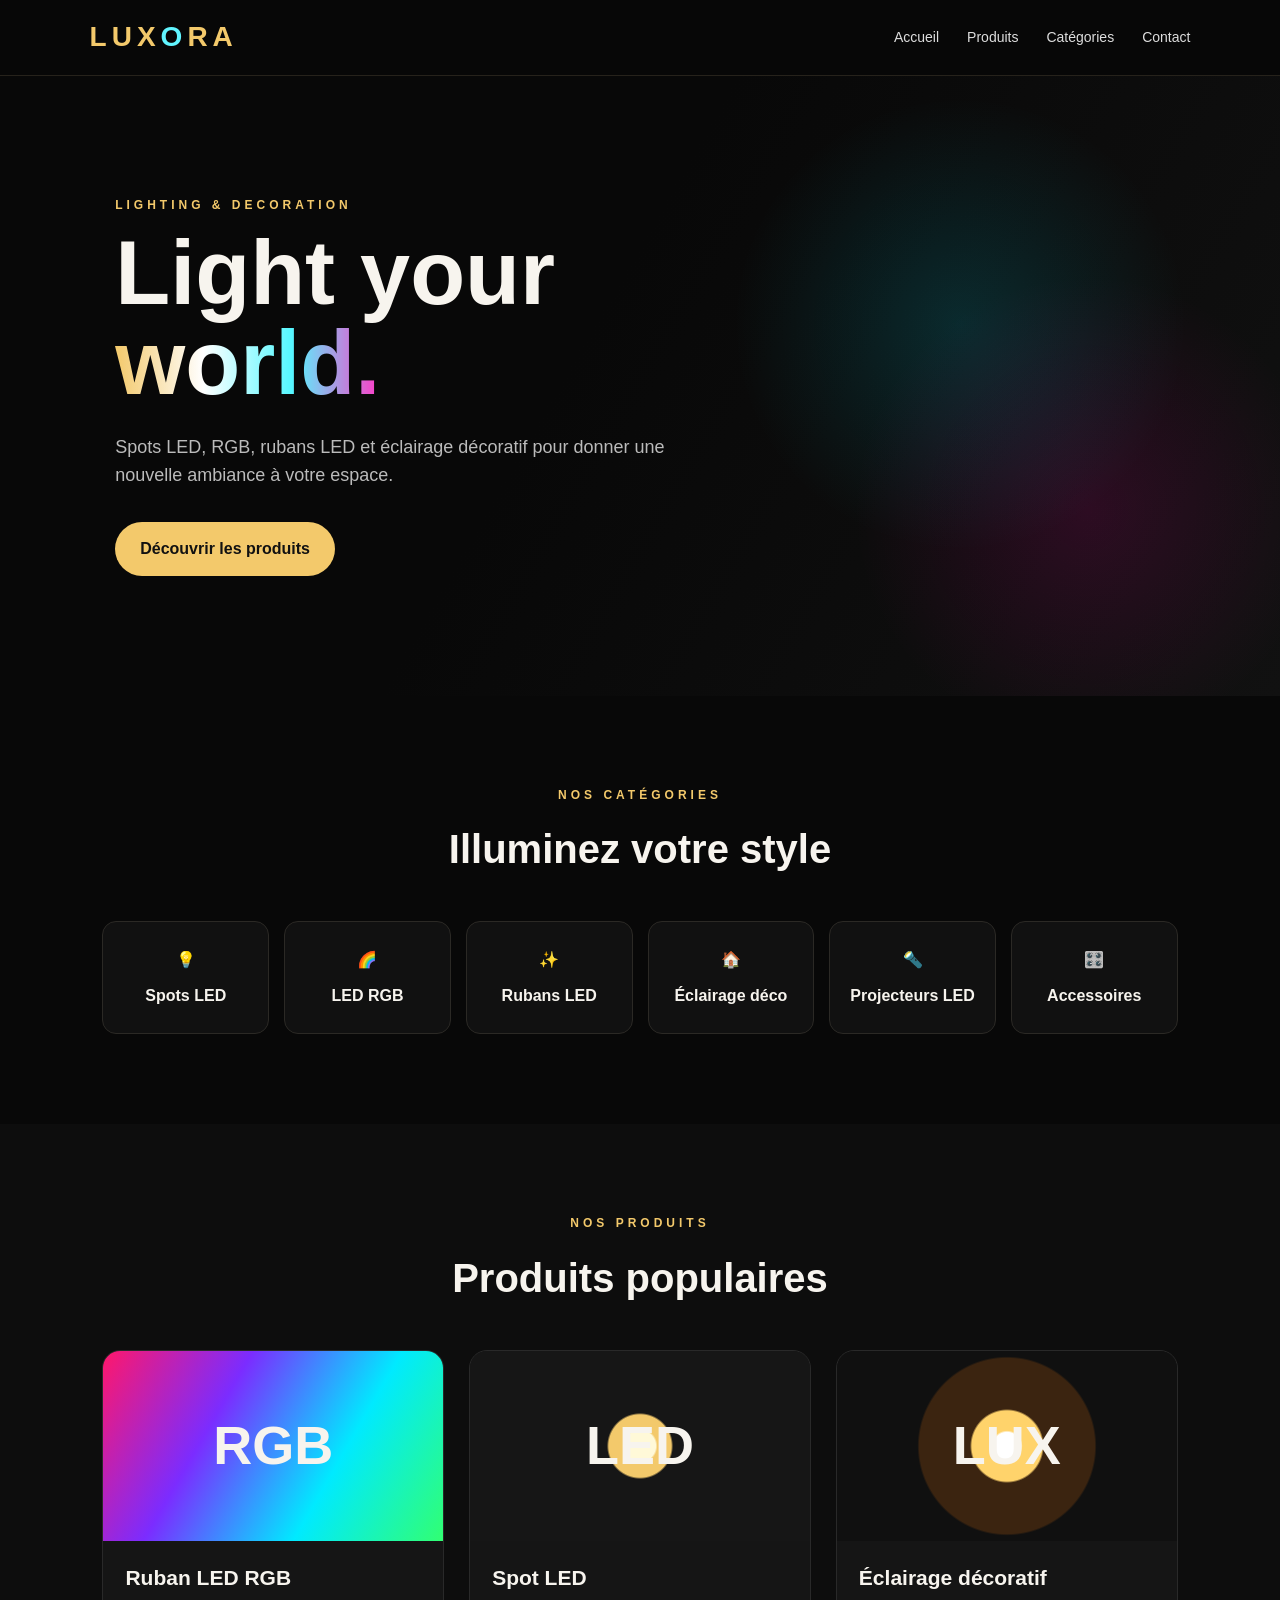
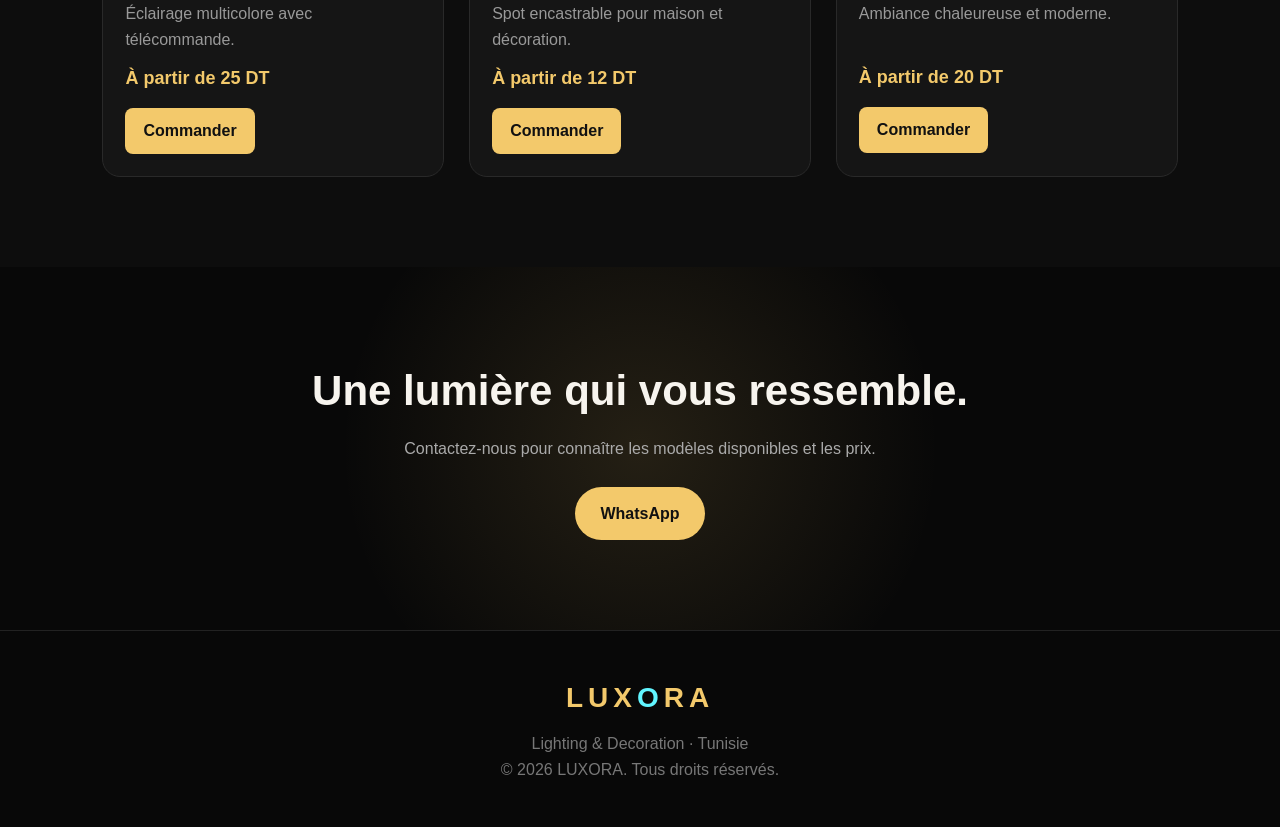
==== index.html @ 0c8905ad "Add files via upload" ====
<!doctype html>
<html lang="fr">
<head>
  <meta charset="UTF-8">
  <meta name="viewport" content="width=device-width, initial-scale=1.0">
  <title>LUXORA — Lighting & Decoration</title>
  <meta name="description" content="LUXORA — Spots LED, LED RGB, rubans LED et éclairage décoratif.">
  <link rel="stylesheet" href="style.css">
</head>
<body>
<header class="header">
  <div class="logo">LUX<span>O</span>RA</div>
  <nav>
    <a href="#accueil">Accueil</a>
    <a href="#produits">Produits</a>
    <a href="#categories">Catégories</a>
    <a href="#contact">Contact</a>
  </nav>
</header>

<main>
<section id="accueil" class="hero">
  <div class="hero-content">
    <p class="eyebrow">LIGHTING & DECORATION</p>
    <h1>Light your <span>world.</span></h1>
    <p>Spots LED, RGB, rubans LED et éclairage décoratif pour donner une nouvelle ambiance à votre espace.</p>
    <a class="btn" href="#produits">Découvrir les produits</a>
  </div>
</section>

<section id="categories" class="section">
  <p class="eyebrow">NOS CATÉGORIES</p>
  <h2>Illuminez votre style</h2>
  <div class="categories">
    <div>💡<b>Spots LED</b></div>
    <div>🌈<b>LED RGB</b></div>
    <div>✨<b>Rubans LED</b></div>
    <div>🏠<b>Éclairage déco</b></div>
    <div>🔦<b>Projecteurs LED</b></div>
    <div>🎛️<b>Accessoires</b></div>
  </div>
</section>

<section id="produits" class="section dark">
  <p class="eyebrow">NOS PRODUITS</p>
  <h2>Produits populaires</h2>
  <div class="products">
    <article class="card">
      <div class="product-img rgb">RGB</div>
      <h3>Ruban LED RGB</h3>
      <p>Éclairage multicolore avec télécommande.</p>
      <strong>À partir de 25 DT</strong>
      <a class="order" href="https://wa.me/21600000000?text=Bonjour%20LUXORA,%20je%20suis%20intéressé%20par%20le%20Ruban%20LED%20RGB.">Commander</a>
    </article>
    <article class="card">
      <div class="product-img spot">LED</div>
      <h3>Spot LED</h3>
      <p>Spot encastrable pour maison et décoration.</p>
      <strong>À partir de 12 DT</strong>
      <a class="order" href="https://wa.me/21600000000?text=Bonjour%20LUXORA,%20je%20suis%20intéressé%20par%20le%20Spot%20LED.">Commander</a>
    </article>
    <article class="card">
      <div class="product-img warm">LUX</div>
      <h3>Éclairage décoratif</h3>
      <p>Ambiance chaleureuse et moderne.</p>
      <strong>À partir de 20 DT</strong>
      <a class="order" href="https://wa.me/21600000000?text=Bonjour%20LUXORA,%20je%20suis%20intéressé%20par%20l'éclairage%20décoratif.">Commander</a>
    </article>
  </div>
</section>

<section class="cta">
  <h2>Une lumière qui vous ressemble.</h2>
  <p>Contactez-nous pour connaître les modèles disponibles et les prix.</p>
  <a class="btn" href="https://wa.me/21600000000?text=Bonjour%20LUXORA,%20je%20veux%20voir%20vos%20produits.">WhatsApp</a>
</section>
</main>

<footer id="contact">
  <div class="logo">LUX<span>O</span>RA</div>
  <p>Lighting & Decoration · Tunisie</p>
  <p>© 2026 LUXORA. Tous droits réservés.</p>
</footer>
</body>
</html>
---- style.css ----
*{box-sizing:border-box;margin:0;padding:0}html{scroll-behavior:smooth}body{font-family:Arial,Helvetica,sans-serif;background:#080808;color:#f7f4ee;line-height:1.6}.header{height:76px;display:flex;align-items:center;justify-content:space-between;padding:0 7%;position:sticky;top:0;z-index:10;background:rgba(8,8,8,.92);border-bottom:1px solid #26221b}.logo{font-size:28px;font-weight:800;letter-spacing:5px;color:#f3c96b}.logo span{color:#61f5ff}.logo span{color:#61f5ff}nav{display:flex;gap:28px}nav a{color:#ddd;text-decoration:none;font-size:14px}nav a:hover{color:#f3c96b}.hero{min-height:620px;display:flex;align-items:center;padding:80px 9%;background:radial-gradient(circle at 75% 40%,rgba(0,229,255,.14),transparent 22%),radial-gradient(circle at 85% 70%,rgba(255,0,170,.13),transparent 20%),linear-gradient(120deg,#080808 45%,#111 100%)}.hero-content{max-width:650px}.eyebrow{color:#f3c96b;letter-spacing:4px;font-size:12px;font-weight:700;margin-bottom:12px}.hero h1{font-size:clamp(52px,8vw,90px);line-height:1;margin-bottom:25px}.hero h1 span{background:linear-gradient(90deg,#f3c96b,#fff,#55f7ff,#ff3cc7);-webkit-background-clip:text;color:transparent}.hero p:not(.eyebrow){color:#bbb;max-width:560px;font-size:18px;margin-bottom:32px}.btn,.order{display:inline-block;text-decoration:none;font-weight:700}.btn{padding:14px 25px;border-radius:30px;background:#f3c96b;color:#111}.section{padding:90px 8%;text-align:center}.section h2{font-size:40px;margin-bottom:40px}.categories{display:grid;grid-template-columns:repeat(6,1fr);gap:15px}.categories div{padding:25px 10px;border:1px solid #2b2925;border-radius:14px;background:#111;display:flex;flex-direction:column;gap:10px}.dark{background:#0d0d0d}.products{display:grid;grid-template-columns:repeat(3,1fr);gap:25px;text-align:left}.card{background:#151515;border:1px solid #292929;border-radius:18px;overflow:hidden;padding-bottom:22px}.product-img{height:190px;display:flex;align-items:center;justify-content:center;font-size:54px;font-weight:900}.rgb{background:linear-gradient(120deg,#ff176b,#7b2cff,#00eaff,#31ff72)}.spot{background:radial-gradient(circle,#fff9d8 0 8%,#f3c96b 9% 16%,#161616 17%)}.warm{background:radial-gradient(circle,#fff 0 7%,#ffd36b 8% 18%,#3b2410 19% 45%,#101010 46%)}.card h3,.card p,.card strong,.card .order{margin-left:22px;margin-right:22px}.card h3{margin-top:20px;font-size:21px}.card p{color:#999;margin-top:7px;min-height:50px}.card strong{display:block;color:#f3c96b;margin-top:12px;font-size:18px}.order{margin-top:15px;padding:10px 18px;border-radius:8px;background:#f3c96b;color:#111}.cta{text-align:center;padding:90px 20px;background:radial-gradient(circle,rgba(243,201,107,.12),transparent 45%)}.cta h2{font-size:42px}.cta p{color:#aaa;margin:12px 0 25px}footer{text-align:center;padding:45px 20px;border-top:1px solid #222;color:#777}footer .logo{margin-bottom:10px}@media(max-width:800px){nav{display:none}.categories{grid-template-columns:repeat(2,1fr)}.products{grid-template-columns:1fr}.hero{min-height:560px;padding:70px 7%}.section{padding:65px 6%}.section h2{font-size:32px}}
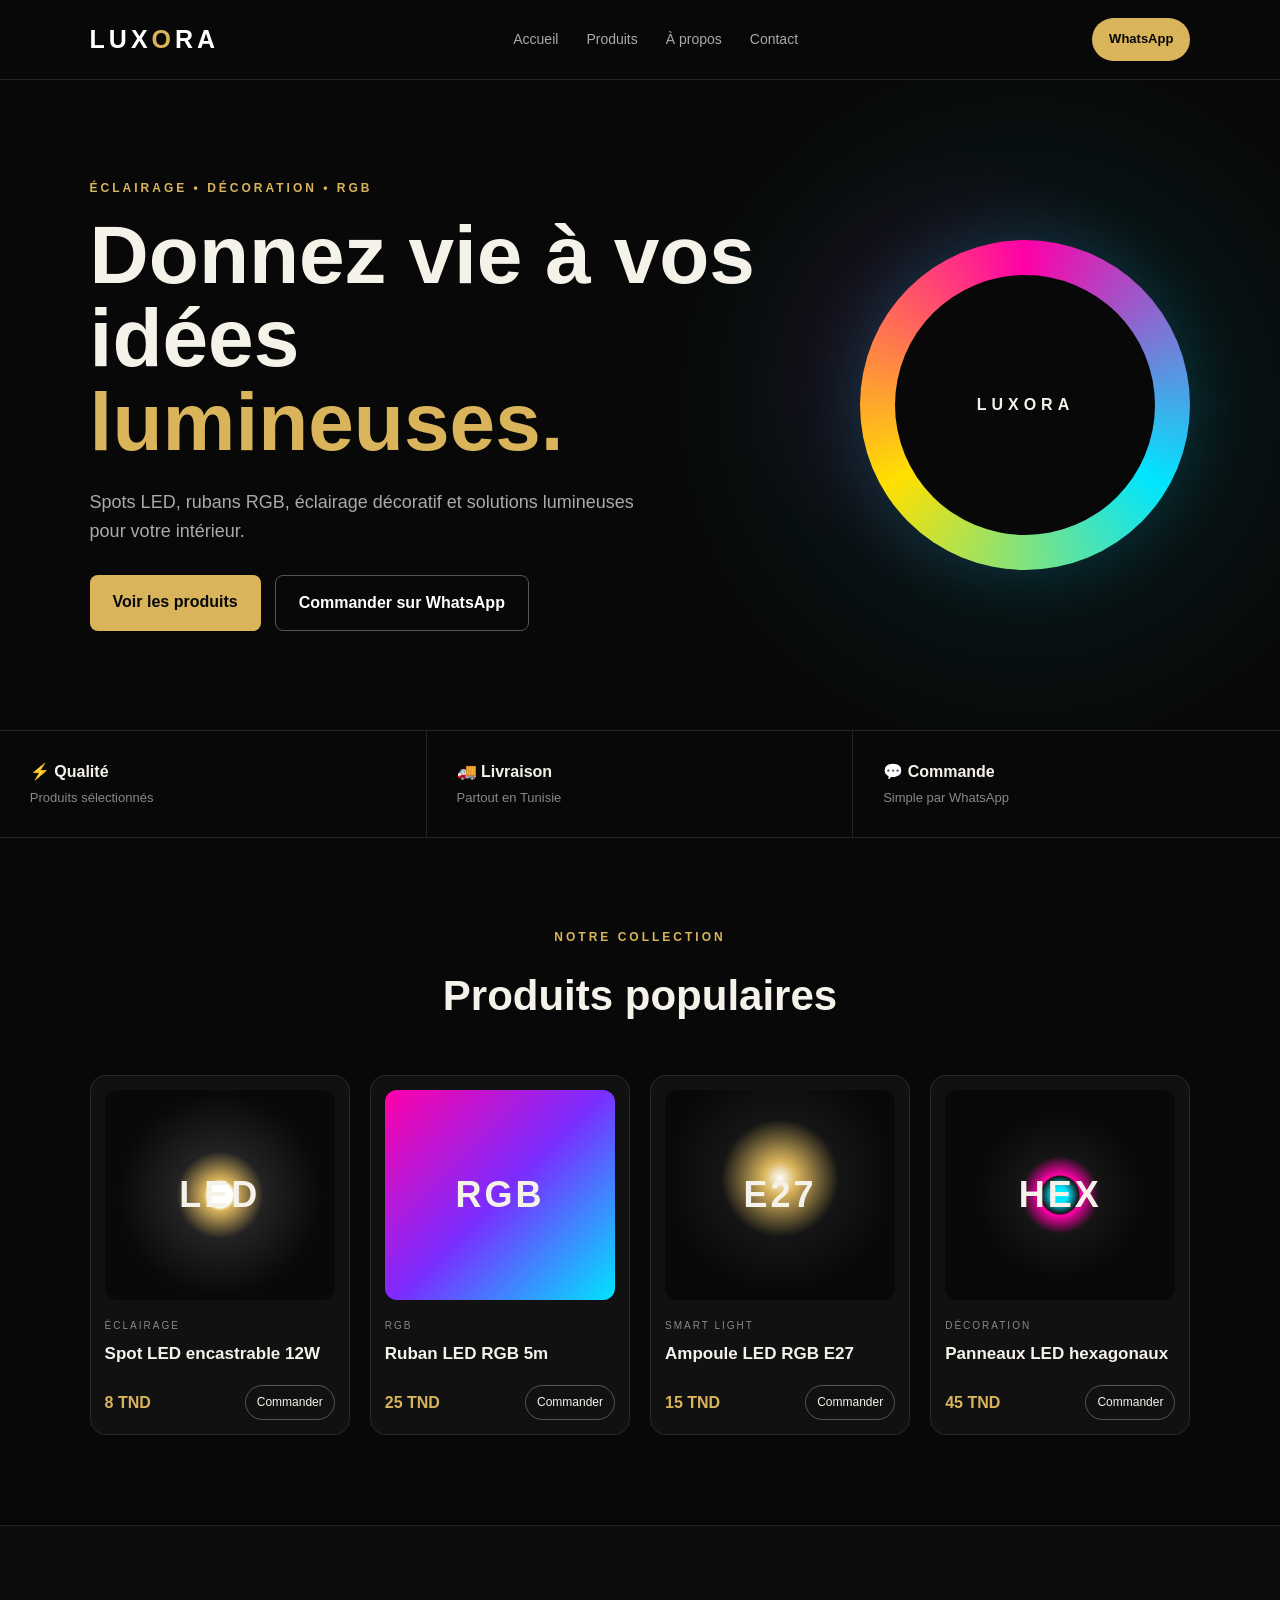
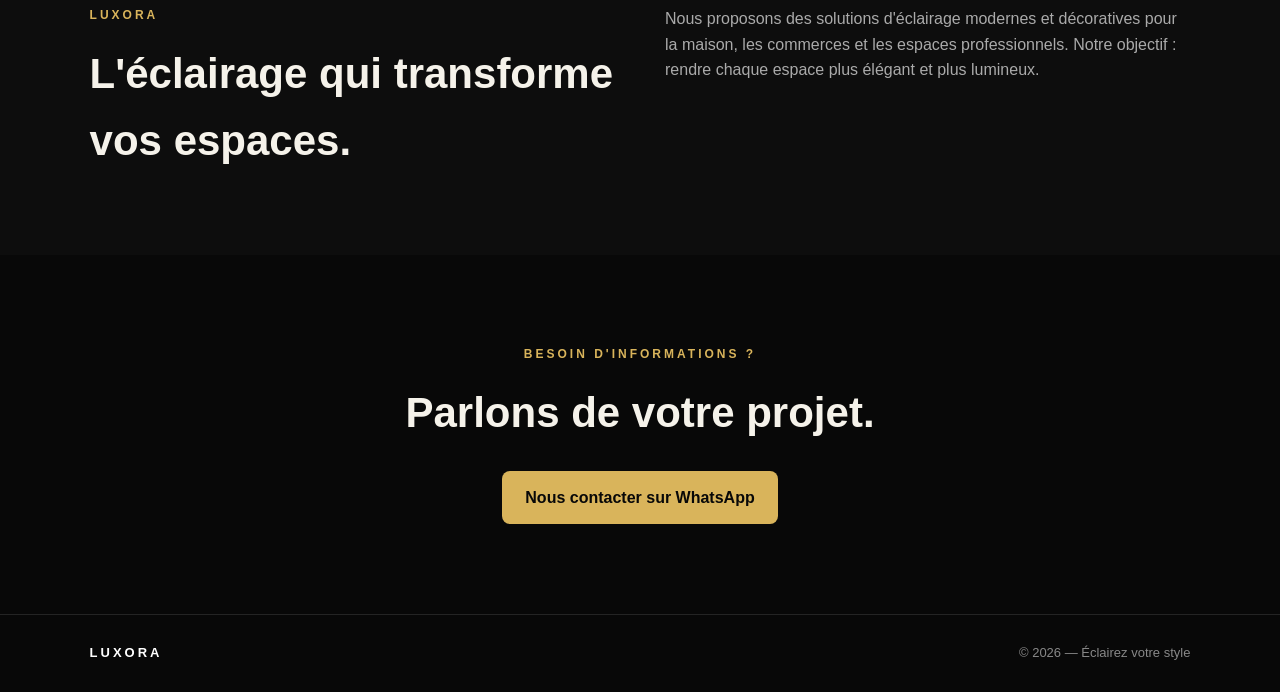
==== commit a7f98fcc: "Add files via upload" ====
--- a/index.html
+++ b/index.html
@@ -1,85 +1,84 @@
-<!doctype html>
+<!DOCTYPE html>
 <html lang="fr">
 <head>
   <meta charset="UTF-8">
   <meta name="viewport" content="width=device-width, initial-scale=1.0">
-  <title>LUXORA — Lighting & Decoration</title>
-  <meta name="description" content="LUXORA — Spots LED, LED RGB, rubans LED et éclairage décoratif.">
+  <title>LUXORA — Éclairez votre style</title>
   <link rel="stylesheet" href="style.css">
 </head>
 <body>
 <header class="header">
-  <div class="logo">LUX<span>O</span>RA</div>
+  <a class="logo" href="#">LUX<span>O</span>RA</a>
   <nav>
     <a href="#accueil">Accueil</a>
     <a href="#produits">Produits</a>
-    <a href="#categories">Catégories</a>
+    <a href="#apropos">À propos</a>
     <a href="#contact">Contact</a>
   </nav>
+  <a class="wa small" href="https://wa.me/21644379166" target="_blank">WhatsApp</a>
 </header>
 
 <main>
 <section id="accueil" class="hero">
-  <div class="hero-content">
-    <p class="eyebrow">LIGHTING & DECORATION</p>
-    <h1>Light your <span>world.</span></h1>
-    <p>Spots LED, RGB, rubans LED et éclairage décoratif pour donner une nouvelle ambiance à votre espace.</p>
-    <a class="btn" href="#produits">Découvrir les produits</a>
+  <div class="hero-text">
+    <p class="eyebrow">ÉCLAIRAGE • DÉCORATION • RGB</p>
+    <h1>Donnez vie à vos idées <span>lumineuses.</span></h1>
+    <p>Spots LED, rubans RGB, éclairage décoratif et solutions lumineuses pour votre intérieur.</p>
+    <div class="actions">
+      <a class="btn gold" href="#produits">Voir les produits</a>
+      <a class="btn outline" href="https://wa.me/21644379166" target="_blank">Commander sur WhatsApp</a>
+    </div>
   </div>
+  <div class="orb"><div class="orb-ring"></div><div class="orb-core">LUXORA</div></div>
 </section>
 
-<section id="categories" class="section">
-  <p class="eyebrow">NOS CATÉGORIES</p>
-  <h2>Illuminez votre style</h2>
-  <div class="categories">
-    <div>💡<b>Spots LED</b></div>
-    <div>🌈<b>LED RGB</b></div>
-    <div>✨<b>Rubans LED</b></div>
-    <div>🏠<b>Éclairage déco</b></div>
-    <div>🔦<b>Projecteurs LED</b></div>
-    <div>🎛️<b>Accessoires</b></div>
-  </div>
+<section class="features">
+  <div><b>⚡ Qualité</b><span>Produits sélectionnés</span></div>
+  <div><b>🚚 Livraison</b><span>Partout en Tunisie</span></div>
+  <div><b>💬 Commande</b><span>Simple par WhatsApp</span></div>
 </section>
 
-<section id="produits" class="section dark">
-  <p class="eyebrow">NOS PRODUITS</p>
-  <h2>Produits populaires</h2>
+<section id="produits" class="section">
+  <div class="section-title">
+    <p class="eyebrow">NOTRE COLLECTION</p>
+    <h2>Produits populaires</h2>
+  </div>
   <div class="products">
     <article class="card">
-      <div class="product-img rgb">RGB</div>
-      <h3>Ruban LED RGB</h3>
-      <p>Éclairage multicolore avec télécommande.</p>
-      <strong>À partir de 25 DT</strong>
-      <a class="order" href="https://wa.me/21600000000?text=Bonjour%20LUXORA,%20je%20suis%20intéressé%20par%20le%20Ruban%20LED%20RGB.">Commander</a>
+      <div class="visual spot">LED</div>
+      <p class="tag">ÉCLAIRAGE</p><h3>Spot LED encastrable 12W</h3>
+      <div class="bottom"><strong>8 TND</strong><a href="https://wa.me/21644379166?text=Bonjour%20LUXORA%2C%20je%20veux%20commander%20un%20Spot%20LED%20encastrable%2012W" target="_blank">Commander</a></div>
     </article>
     <article class="card">
-      <div class="product-img spot">LED</div>
-      <h3>Spot LED</h3>
-      <p>Spot encastrable pour maison et décoration.</p>
-      <strong>À partir de 12 DT</strong>
-      <a class="order" href="https://wa.me/21600000000?text=Bonjour%20LUXORA,%20je%20suis%20intéressé%20par%20le%20Spot%20LED.">Commander</a>
+      <div class="visual rgb">RGB</div>
+      <p class="tag">RGB</p><h3>Ruban LED RGB 5m</h3>
+      <div class="bottom"><strong>25 TND</strong><a href="https://wa.me/21644379166?text=Bonjour%20LUXORA%2C%20je%20veux%20commander%20un%20Ruban%20LED%20RGB%205m" target="_blank">Commander</a></div>
     </article>
     <article class="card">
-      <div class="product-img warm">LUX</div>
-      <h3>Éclairage décoratif</h3>
-      <p>Ambiance chaleureuse et moderne.</p>
-      <strong>À partir de 20 DT</strong>
-      <a class="order" href="https://wa.me/21600000000?text=Bonjour%20LUXORA,%20je%20suis%20intéressé%20par%20l'éclairage%20décoratif.">Commander</a>
+      <div class="visual bulb">E27</div>
+      <p class="tag">SMART LIGHT</p><h3>Ampoule LED RGB E27</h3>
+      <div class="bottom"><strong>15 TND</strong><a href="https://wa.me/21644379166?text=Bonjour%20LUXORA%2C%20je%20veux%20commander%20une%20Ampoule%20LED%20RGB%20E27" target="_blank">Commander</a></div>
+    </article>
+    <article class="card">
+      <div class="visual hex">HEX</div>
+      <p class="tag">DÉCORATION</p><h3>Panneaux LED hexagonaux</h3>
+      <div class="bottom"><strong>45 TND</strong><a href="https://wa.me/21644379166?text=Bonjour%20LUXORA%2C%20je%20veux%20commander%20des%20Panneaux%20LED%20hexagonaux" target="_blank">Commander</a></div>
     </article>
   </div>
 </section>
 
-<section class="cta">
-  <h2>Une lumière qui vous ressemble.</h2>
-  <p>Contactez-nous pour connaître les modèles disponibles et les prix.</p>
-  <a class="btn" href="https://wa.me/21600000000?text=Bonjour%20LUXORA,%20je%20veux%20voir%20vos%20produits.">WhatsApp</a>
+<section id="apropos" class="about">
+  <div><p class="eyebrow">LUXORA</p><h2>L'éclairage qui transforme vos espaces.</h2></div>
+  <p>Nous proposons des solutions d'éclairage modernes et décoratives pour la maison, les commerces et les espaces professionnels. Notre objectif : rendre chaque espace plus élégant et plus lumineux.</p>
+</section>
+
+<section id="contact" class="cta">
+  <p class="eyebrow">BESOIN D'INFORMATIONS ?</p>
+  <h2>Parlons de votre projet.</h2>
+  <a class="btn gold" href="https://wa.me/21644379166" target="_blank">Nous contacter sur WhatsApp</a>
 </section>
 </main>
 
-<footer id="contact">
-  <div class="logo">LUX<span>O</span>RA</div>
-  <p>Lighting & Decoration · Tunisie</p>
-  <p>© 2026 LUXORA. Tous droits réservés.</p>
-</footer>
+<footer><strong>LUXORA</strong><span>© 2026 — Éclairez votre style</span></footer>
 </body>
 </html>
--- a/style.css
+++ b/style.css
@@ -1 +1,44 @@
-*{box-sizing:border-box;margin:0;padding:0}html{scroll-behavior:smooth}body{font-family:Arial,Helvetica,sans-serif;background:#080808;color:#f7f4ee;line-height:1.6}.header{height:76px;display:flex;align-items:center;justify-content:space-between;padding:0 7%;position:sticky;top:0;z-index:10;background:rgba(8,8,8,.92);border-bottom:1px solid #26221b}.logo{font-size:28px;font-weight:800;letter-spacing:5px;color:#f3c96b}.logo span{color:#61f5ff}.logo span{color:#61f5ff}nav{display:flex;gap:28px}nav a{color:#ddd;text-decoration:none;font-size:14px}nav a:hover{color:#f3c96b}.hero{min-height:620px;display:flex;align-items:center;padding:80px 9%;background:radial-gradient(circle at 75% 40%,rgba(0,229,255,.14),transparent 22%),radial-gradient(circle at 85% 70%,rgba(255,0,170,.13),transparent 20%),linear-gradient(120deg,#080808 45%,#111 100%)}.hero-content{max-width:650px}.eyebrow{color:#f3c96b;letter-spacing:4px;font-size:12px;font-weight:700;margin-bottom:12px}.hero h1{font-size:clamp(52px,8vw,90px);line-height:1;margin-bottom:25px}.hero h1 span{background:linear-gradient(90deg,#f3c96b,#fff,#55f7ff,#ff3cc7);-webkit-background-clip:text;color:transparent}.hero p:not(.eyebrow){color:#bbb;max-width:560px;font-size:18px;margin-bottom:32px}.btn,.order{display:inline-block;text-decoration:none;font-weight:700}.btn{padding:14px 25px;border-radius:30px;background:#f3c96b;color:#111}.section{padding:90px 8%;text-align:center}.section h2{font-size:40px;margin-bottom:40px}.categories{display:grid;grid-template-columns:repeat(6,1fr);gap:15px}.categories div{padding:25px 10px;border:1px solid #2b2925;border-radius:14px;background:#111;display:flex;flex-direction:column;gap:10px}.dark{background:#0d0d0d}.products{display:grid;grid-template-columns:repeat(3,1fr);gap:25px;text-align:left}.card{background:#151515;border:1px solid #292929;border-radius:18px;overflow:hidden;padding-bottom:22px}.product-img{height:190px;display:flex;align-items:center;justify-content:center;font-size:54px;font-weight:900}.rgb{background:linear-gradient(120deg,#ff176b,#7b2cff,#00eaff,#31ff72)}.spot{background:radial-gradient(circle,#fff9d8 0 8%,#f3c96b 9% 16%,#161616 17%)}.warm{background:radial-gradient(circle,#fff 0 7%,#ffd36b 8% 18%,#3b2410 19% 45%,#101010 46%)}.card h3,.card p,.card strong,.card .order{margin-left:22px;margin-right:22px}.card h3{margin-top:20px;font-size:21px}.card p{color:#999;margin-top:7px;min-height:50px}.card strong{display:block;color:#f3c96b;margin-top:12px;font-size:18px}.order{margin-top:15px;padding:10px 18px;border-radius:8px;background:#f3c96b;color:#111}.cta{text-align:center;padding:90px 20px;background:radial-gradient(circle,rgba(243,201,107,.12),transparent 45%)}.cta h2{font-size:42px}.cta p{color:#aaa;margin:12px 0 25px}footer{text-align:center;padding:45px 20px;border-top:1px solid #222;color:#777}footer .logo{margin-bottom:10px}@media(max-width:800px){nav{display:none}.categories{grid-template-columns:repeat(2,1fr)}.products{grid-template-columns:1fr}.hero{min-height:560px;padding:70px 7%}.section{padding:65px 6%}.section h2{font-size:32px}}+*{box-sizing:border-box;margin:0;padding:0}
+html{scroll-behavior:smooth}
+body{font-family:Arial,Helvetica,sans-serif;background:#080808;color:#f5f2ea;line-height:1.6}
+a{text-decoration:none;color:inherit}
+.header{position:sticky;top:0;z-index:10;display:flex;align-items:center;justify-content:space-between;padding:18px 7%;background:rgba(8,8,8,.88);backdrop-filter:blur(14px);border-bottom:1px solid #242424}
+.logo{font-size:25px;font-weight:900;letter-spacing:4px;color:#fff}
+.logo span{color:#d9b45b}
+nav{display:flex;gap:28px;color:#aaa;font-size:14px}
+nav a:hover{color:#d9b45b}
+.wa{background:#d9b45b;color:#080808;padding:11px 17px;border-radius:30px;font-weight:700}
+.small{font-size:13px}
+.hero{min-height:650px;padding:90px 7%;display:flex;align-items:center;justify-content:space-between;gap:40px;background:radial-gradient(circle at 75% 45%,rgba(255,0,180,.12),transparent 22%),radial-gradient(circle at 80% 50%,rgba(0,220,255,.10),transparent 35%)}
+.hero-text{max-width:700px}
+.eyebrow{font-size:12px;letter-spacing:3px;color:#d9b45b;font-weight:700;margin-bottom:15px}
+h1{font-size:clamp(45px,7vw,82px);line-height:1.02;margin-bottom:24px}
+h1 span{color:#d9b45b}
+.hero-text>p:not(.eyebrow){color:#aaa;max-width:580px;font-size:18px}
+.actions{display:flex;gap:14px;margin-top:30px;flex-wrap:wrap}
+.btn{display:inline-block;padding:14px 23px;border-radius:8px;font-weight:700}
+.gold{background:#d9b45b;color:#080808}
+.outline{border:1px solid #555;color:#fff}
+.btn:hover{transform:translateY(-2px)}
+.orb{width:330px;height:330px;border-radius:50%;display:grid;place-items:center;position:relative;background:conic-gradient(#ff00a8,#00e5ff,#ffe000,#ff00a8);box-shadow:0 0 70px rgba(0,220,255,.18);animation:spin 8s linear infinite}
+.orb-ring{position:absolute;width:260px;height:260px;border-radius:50%;background:#080808}
+.orb-core{z-index:2;font-weight:900;letter-spacing:5px}
+@keyframes spin{to{transform:rotate(360deg)}}
+.features{display:grid;grid-template-columns:repeat(3,1fr);border-top:1px solid #242424;border-bottom:1px solid #242424}
+.features div{padding:28px 7%;border-right:1px solid #242424}.features div:last-child{border:0}
+.features b,.features span{display:block}.features b{margin-bottom:4px}.features span{color:#888;font-size:13px}
+.section{padding:90px 7%}.section-title{text-align:center;margin-bottom:45px}.section-title h2,.about h2,.cta h2{font-size:42px}
+.products{display:grid;grid-template-columns:repeat(4,1fr);gap:20px}
+.card{background:#111;border:1px solid #292929;border-radius:16px;padding:14px;transition:.25s}.card:hover{transform:translateY(-6px);border-color:#8d743b}
+.visual{height:210px;border-radius:12px;display:grid;place-items:center;font-weight:900;font-size:36px;letter-spacing:3px;margin-bottom:18px}
+.spot{background:radial-gradient(circle,#fff 0 8%,#d9b45b 10%,#222 28%,#090909 65%)}
+.rgb{background:linear-gradient(135deg,#ff00a8,#7b2cff,#00e5ff)}
+.bulb{background:radial-gradient(circle at 50% 42%,#fff,#d9b45b 10%,#151515 35%,#080808 70%)}
+.hex{background:radial-gradient(circle,#00e5ff 0 5%,#151515 12%,#ff00a8 13%,#151515 25%,#080808 55%)}
+.tag{color:#888;font-size:10px;letter-spacing:2px}.card h3{font-size:17px;margin:6px 0 18px}
+.bottom{display:flex;justify-content:space-between;align-items:center}.bottom strong{color:#d9b45b}.bottom a{font-size:12px;border:1px solid #555;padding:7px 11px;border-radius:20px}.bottom a:hover{background:#d9b45b;color:#000}
+.about{padding:80px 7%;display:grid;grid-template-columns:1fr 1fr;gap:50px;background:#0d0d0d;border-top:1px solid #242424}.about p:last-child{color:#aaa;max-width:600px}
+.cta{text-align:center;padding:90px 20px}.cta h2{margin-bottom:25px}
+footer{padding:28px 7%;border-top:1px solid #242424;display:flex;justify-content:space-between;color:#888;font-size:13px}footer strong{color:#fff;letter-spacing:3px}
+@media(max-width:900px){nav{display:none}.hero{padding-top:65px;flex-direction:column;text-align:center}.hero-text>p:not(.eyebrow){margin:auto}.actions{justify-content:center}.orb{width:260px;height:260px}.orb-ring{width:205px;height:205px}.products{grid-template-columns:repeat(2,1fr)}.about{grid-template-columns:1fr}}
+@media(max-width:560px){.header{padding:15px 5%}.small{display:none}.hero{padding:55px 5%}.features{grid-template-columns:1fr}.features div{border-right:0;border-bottom:1px solid #242424}.section{padding:65px 5%}.products{grid-template-columns:1fr}.section-title h2,.about h2,.cta h2{font-size:32px}footer{padding:25px 5%;gap:15px;flex-direction:column}}
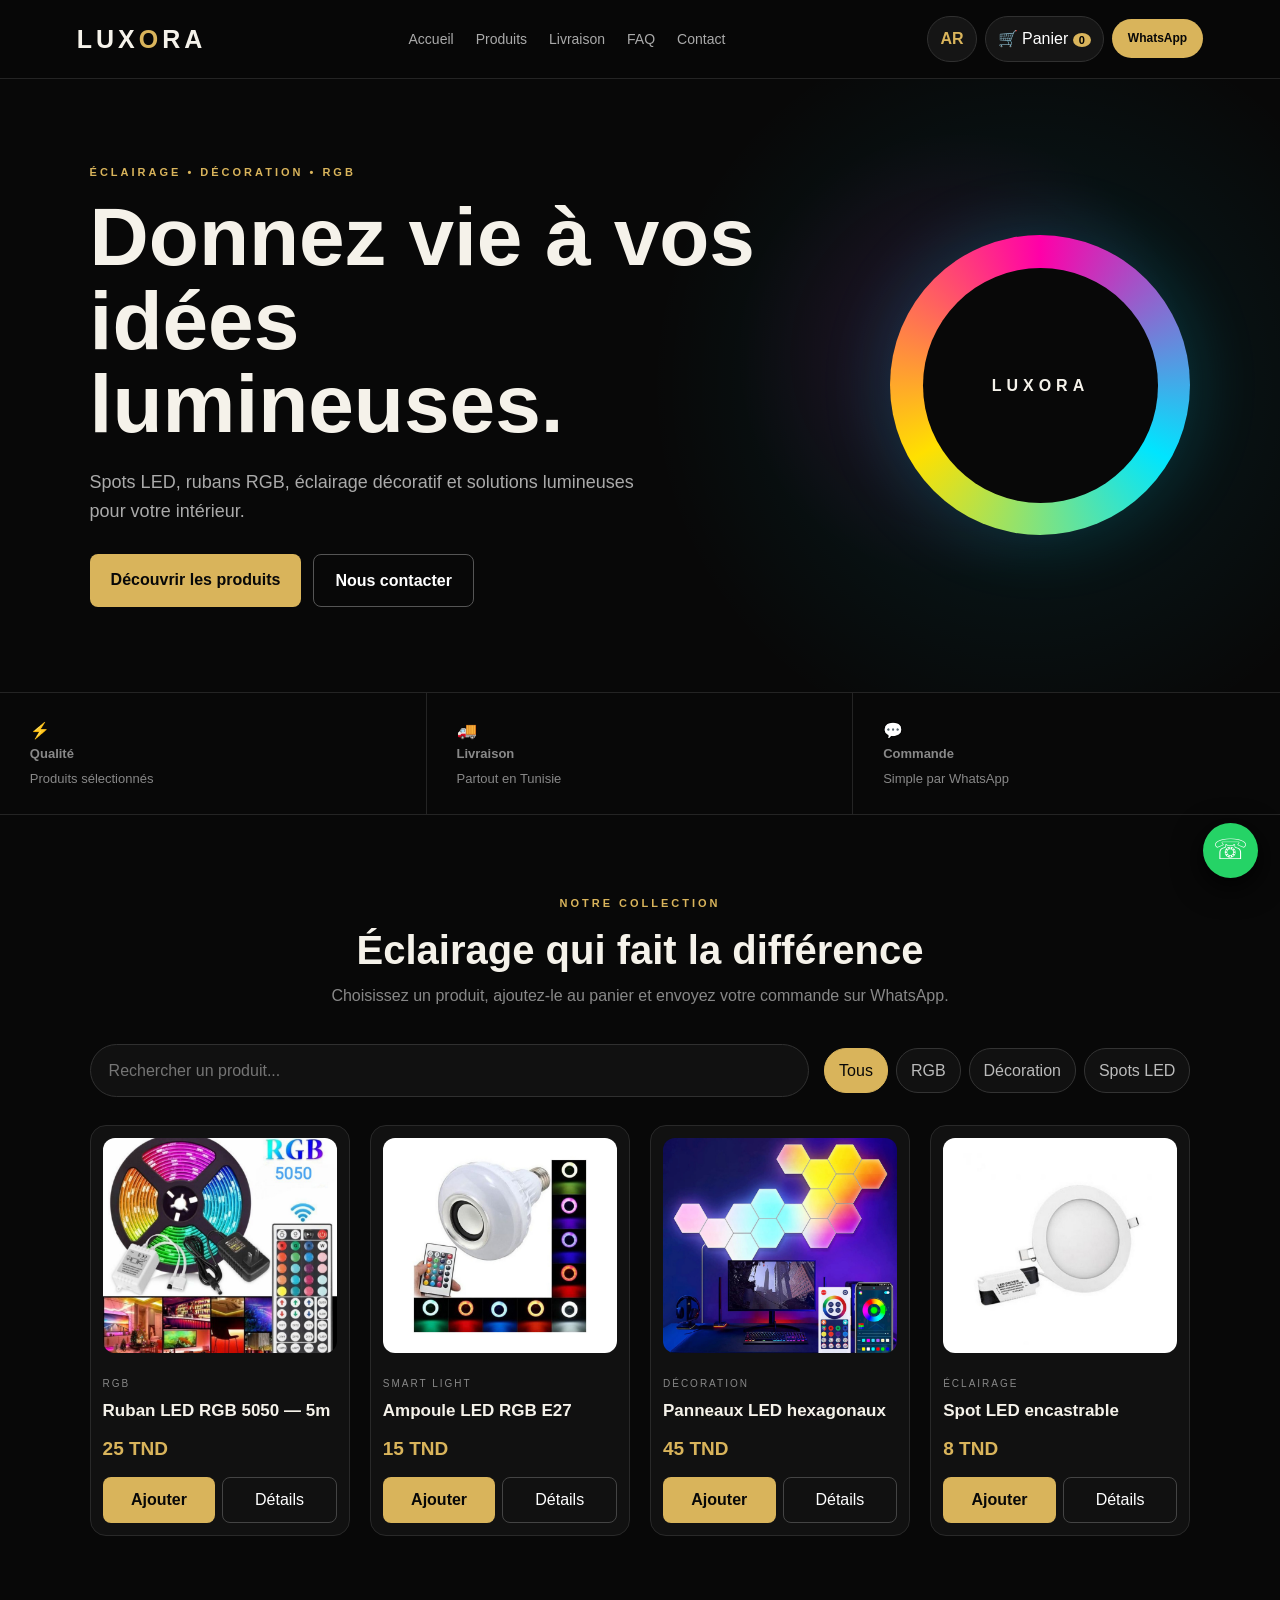
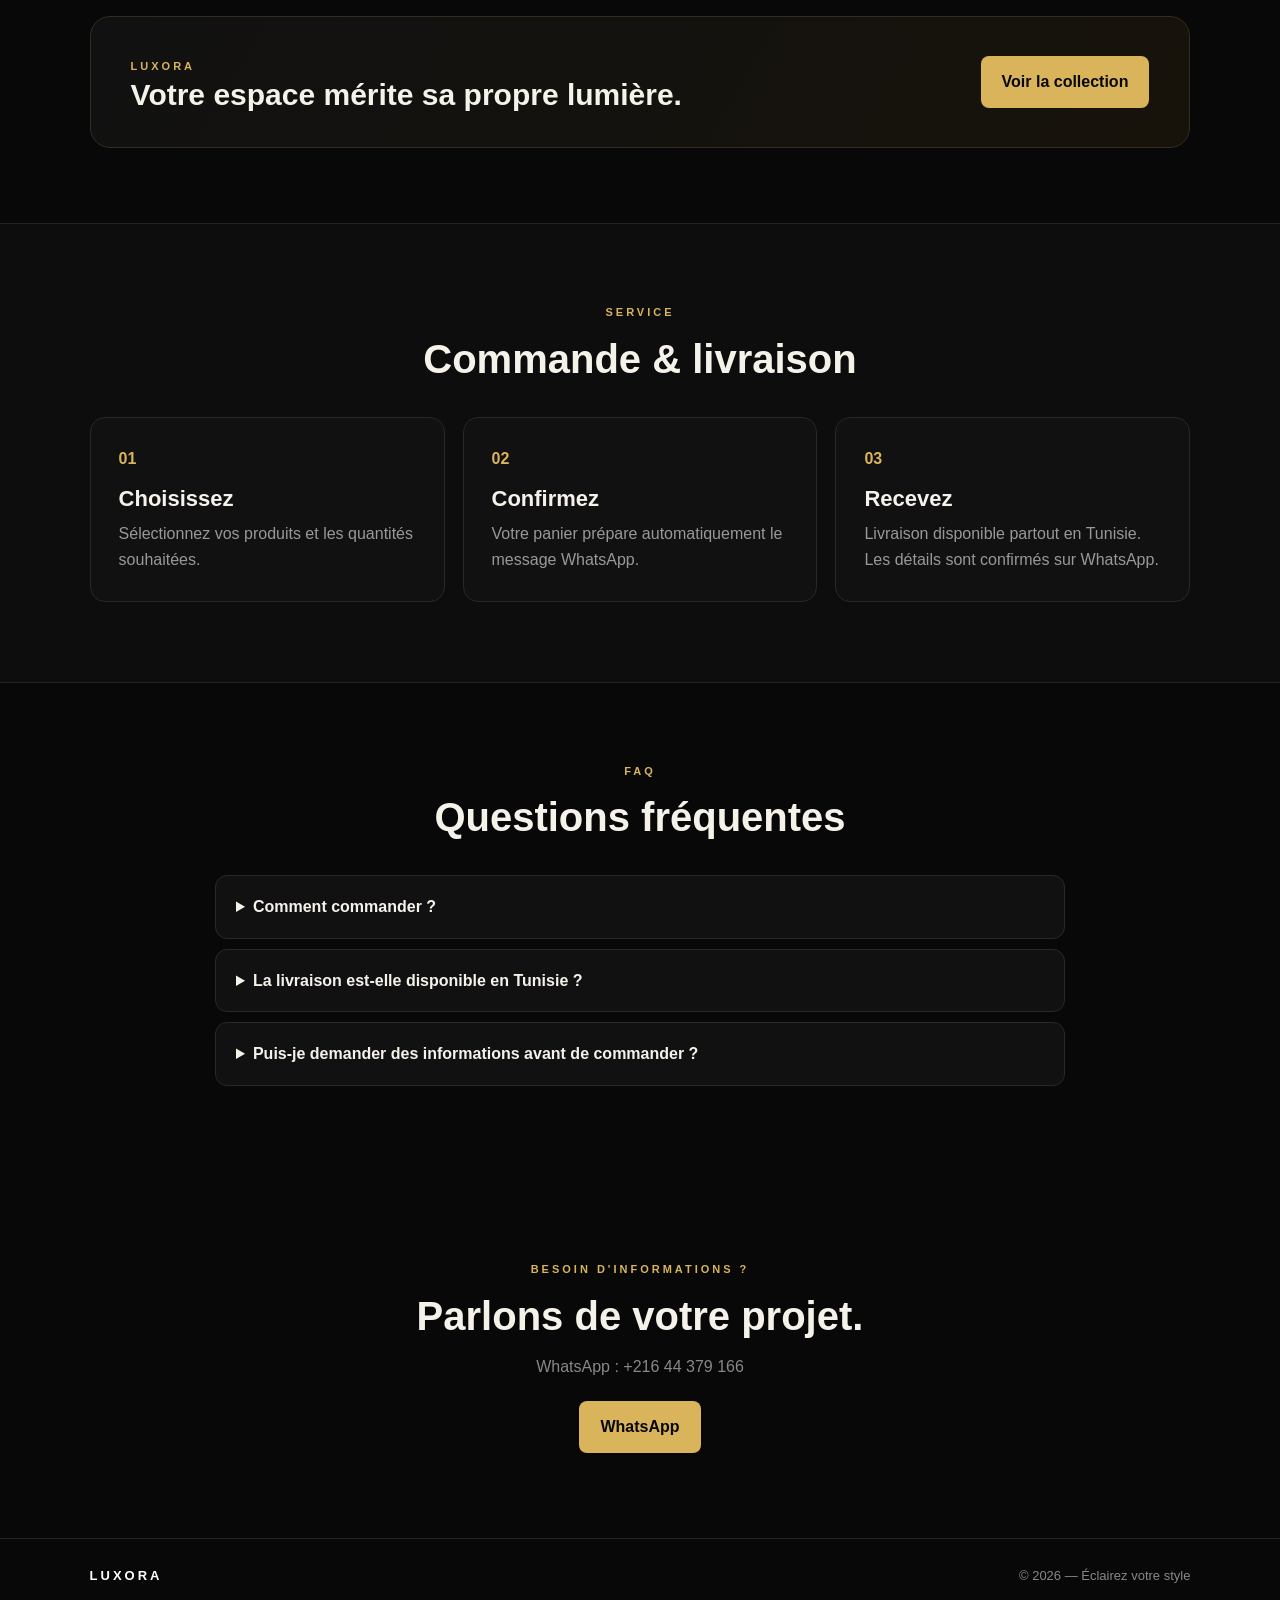
==== commit 9602088c: "Add files via upload" ====
--- a/index.html
+++ b/index.html
@@ -3,82 +3,112 @@
 <head>
   <meta charset="UTF-8">
   <meta name="viewport" content="width=device-width, initial-scale=1.0">
+  <meta name="description" content="LUXORA — éclairage LED, RGB et décoration lumineuse en Tunisie.">
   <title>LUXORA — Éclairez votre style</title>
   <link rel="stylesheet" href="style.css">
 </head>
 <body>
 <header class="header">
-  <a class="logo" href="#">LUX<span>O</span>RA</a>
+  <a class="logo" href="#accueil">LUX<span>O</span>RA</a>
   <nav>
-    <a href="#accueil">Accueil</a>
-    <a href="#produits">Produits</a>
-    <a href="#apropos">À propos</a>
-    <a href="#contact">Contact</a>
+    <a href="#accueil" data-fr="Accueil" data-ar="الرئيسية">Accueil</a>
+    <a href="#produits" data-fr="Produits" data-ar="المنتجات">Produits</a>
+    <a href="#livraison" data-fr="Livraison" data-ar="التوصيل">Livraison</a>
+    <a href="#faq" data-fr="FAQ" data-ar="الأسئلة">FAQ</a>
+    <a href="#contact" data-fr="Contact" data-ar="اتصل بنا">Contact</a>
   </nav>
-  <a class="wa small" href="https://wa.me/21644379166" target="_blank">WhatsApp</a>
+  <div class="head-actions">
+    <button class="lang" id="langBtn">AR</button>
+    <button class="cart-btn" id="cartBtn">🛒 <span data-fr="Panier" data-ar="السلة">Panier</span> <b id="cartCount">0</b></button>
+    <a class="wa small" href="https://wa.me/21644379166" target="_blank" rel="noopener">WhatsApp</a>
+  </div>
 </header>
 
 <main>
 <section id="accueil" class="hero">
   <div class="hero-text">
-    <p class="eyebrow">ÉCLAIRAGE • DÉCORATION • RGB</p>
-    <h1>Donnez vie à vos idées <span>lumineuses.</span></h1>
-    <p>Spots LED, rubans RGB, éclairage décoratif et solutions lumineuses pour votre intérieur.</p>
+    <p class="eyebrow" data-fr="ÉCLAIRAGE • DÉCORATION • RGB" data-ar="إضاءة • ديكور • RGB">ÉCLAIRAGE • DÉCORATION • RGB</p>
+    <h1 data-fr="Donnez vie à vos idées lumineuses." data-ar="أضف الحياة إلى أفكارك المضيئة.">Donnez vie à vos idées <span>lumineuses.</span></h1>
+    <p data-fr="Spots LED, rubans RGB, éclairage décoratif et solutions lumineuses pour votre intérieur." data-ar="Spots LED وشرائط RGB وإضاءة ديكورية وحلول مضيئة لمنزلك.">Spots LED, rubans RGB, éclairage décoratif et solutions lumineuses pour votre intérieur.</p>
     <div class="actions">
-      <a class="btn gold" href="#produits">Voir les produits</a>
-      <a class="btn outline" href="https://wa.me/21644379166" target="_blank">Commander sur WhatsApp</a>
+      <a class="btn gold" href="#produits" data-fr="Découvrir les produits" data-ar="اكتشف المنتجات">Découvrir les produits</a>
+      <a class="btn outline" href="https://wa.me/21644379166?text=Bonjour%20LUXORA%2C%20je%20souhaite%20avoir%20plus%20d'informations." target="_blank" rel="noopener" data-fr="Nous contacter" data-ar="تواصل معنا">Nous contacter</a>
     </div>
   </div>
   <div class="orb"><div class="orb-ring"></div><div class="orb-core">LUXORA</div></div>
 </section>
 
 <section class="features">
-  <div><b>⚡ Qualité</b><span>Produits sélectionnés</span></div>
-  <div><b>🚚 Livraison</b><span>Partout en Tunisie</span></div>
-  <div><b>💬 Commande</b><span>Simple par WhatsApp</span></div>
+  <div><b>⚡ <span data-fr="Qualité" data-ar="جودة">Qualité</span></b><span data-fr="Produits sélectionnés" data-ar="منتجات مختارة">Produits sélectionnés</span></div>
+  <div><b>🚚 <span data-fr="Livraison" data-ar="توصيل">Livraison</span></b><span data-fr="Partout en Tunisie" data-ar="في كامل تونس">Partout en Tunisie</span></div>
+  <div><b>💬 <span data-fr="Commande" data-ar="طلب">Commande</span></b><span data-fr="Simple par WhatsApp" data-ar="بكل سهولة عبر WhatsApp">Simple par WhatsApp</span></div>
 </section>
 
-<section id="produits" class="section">
+<section id="produits" class="section products-section">
   <div class="section-title">
-    <p class="eyebrow">NOTRE COLLECTION</p>
-    <h2>Produits populaires</h2>
+    <p class="eyebrow" data-fr="NOTRE COLLECTION" data-ar="مجموعتنا">NOTRE COLLECTION</p>
+    <h2 data-fr="Éclairage qui fait la différence" data-ar="إضاءة تصنع الفرق">Éclairage qui fait la différence</h2>
+    <p class="muted" data-fr="Choisissez un produit, ajoutez-le au panier et envoyez votre commande sur WhatsApp." data-ar="اختر المنتج، أضفه إلى السلة وأرسل طلبك عبر WhatsApp.">Choisissez un produit, ajoutez-le au panier et envoyez votre commande sur WhatsApp.</p>
   </div>
-  <div class="products">
-    <article class="card">
-      <div class="visual spot">LED</div>
-      <p class="tag">ÉCLAIRAGE</p><h3>Spot LED encastrable 12W</h3>
-      <div class="bottom"><strong>8 TND</strong><a href="https://wa.me/21644379166?text=Bonjour%20LUXORA%2C%20je%20veux%20commander%20un%20Spot%20LED%20encastrable%2012W" target="_blank">Commander</a></div>
-    </article>
-    <article class="card">
-      <div class="visual rgb">RGB</div>
-      <p class="tag">RGB</p><h3>Ruban LED RGB 5m</h3>
-      <div class="bottom"><strong>25 TND</strong><a href="https://wa.me/21644379166?text=Bonjour%20LUXORA%2C%20je%20veux%20commander%20un%20Ruban%20LED%20RGB%205m" target="_blank">Commander</a></div>
-    </article>
-    <article class="card">
-      <div class="visual bulb">E27</div>
-      <p class="tag">SMART LIGHT</p><h3>Ampoule LED RGB E27</h3>
-      <div class="bottom"><strong>15 TND</strong><a href="https://wa.me/21644379166?text=Bonjour%20LUXORA%2C%20je%20veux%20commander%20une%20Ampoule%20LED%20RGB%20E27" target="_blank">Commander</a></div>
-    </article>
-    <article class="card">
-      <div class="visual hex">HEX</div>
-      <p class="tag">DÉCORATION</p><h3>Panneaux LED hexagonaux</h3>
-      <div class="bottom"><strong>45 TND</strong><a href="https://wa.me/21644379166?text=Bonjour%20LUXORA%2C%20je%20veux%20commander%20des%20Panneaux%20LED%20hexagonaux" target="_blank">Commander</a></div>
-    </article>
+  <div class="shop-tools">
+    <input id="search" type="search" placeholder="Rechercher un produit..." aria-label="Rechercher">
+    <div class="categories">
+      <button class="filter active" data-cat="all">Tous</button>
+      <button class="filter" data-cat="rgb">RGB</button>
+      <button class="filter" data-cat="decor">Décoration</button>
+      <button class="filter" data-cat="spot">Spots LED</button>
+    </div>
+  </div>
+  <div class="products" id="productGrid"></div>
+  <p class="empty" id="empty">Aucun produit trouvé.</p>
+</section>
+
+<section class="promo">
+  <div><span class="eyebrow">LUXORA</span><h2>Votre espace mérite sa propre lumière.</h2></div>
+  <a class="btn gold" href="#produits">Voir la collection</a>
+</section>
+
+<section id="livraison" class="info-section">
+  <div class="section-title"><p class="eyebrow" data-fr="SERVICE" data-ar="الخدمة">SERVICE</p><h2 data-fr="Commande & livraison" data-ar="الطلب والتوصيل">Commande & livraison</h2></div>
+  <div class="info-grid">
+    <article><span>01</span><h3 data-fr="Choisissez" data-ar="اختر">Choisissez</h3><p data-fr="Sélectionnez vos produits et les quantités souhaitées." data-ar="اختر المنتجات والكميات التي تريدها.">Sélectionnez vos produits et les quantités souhaitées.</p></article>
+    <article><span>02</span><h3 data-fr="Confirmez" data-ar="أكد">Confirmez</h3><p data-fr="Votre panier prépare automatiquement le message WhatsApp." data-ar="السلة تجهز تلقائياً رسالة WhatsApp الخاصة بطلبك.">Votre panier prépare automatiquement le message WhatsApp.</p></article>
+    <article><span>03</span><h3 data-fr="Recevez" data-ar="استلم">Recevez</h3><p data-fr="Livraison disponible partout en Tunisie. Les détails sont confirmés sur WhatsApp." data-ar="التوصيل متوفر في كامل تونس. التفاصيل يتم تأكيدها عبر WhatsApp.">Livraison disponible partout en Tunisie. Les détails sont confirmés sur WhatsApp.</p></article>
   </div>
 </section>
 
-<section id="apropos" class="about">
-  <div><p class="eyebrow">LUXORA</p><h2>L'éclairage qui transforme vos espaces.</h2></div>
-  <p>Nous proposons des solutions d'éclairage modernes et décoratives pour la maison, les commerces et les espaces professionnels. Notre objectif : rendre chaque espace plus élégant et plus lumineux.</p>
+<section id="faq" class="section faq-section">
+  <div class="section-title"><p class="eyebrow">FAQ</p><h2 data-fr="Questions fréquentes" data-ar="الأسئلة الشائعة">Questions fréquentes</h2></div>
+  <div class="faq-list">
+    <details><summary data-fr="Comment commander ?" data-ar="كيفاش نطلب؟">Comment commander ?</summary><p data-fr="Ajoutez les produits au panier puis cliquez sur Commander via WhatsApp." data-ar="أضف المنتجات إلى السلة ثم اضغط على الطلب عبر WhatsApp.">Ajoutez les produits au panier puis cliquez sur Commander via WhatsApp.</p></details>
+    <details><summary data-fr="La livraison est-elle disponible en Tunisie ?" data-ar="هل التوصيل متوفر في تونس؟">La livraison est-elle disponible en Tunisie ?</summary><p data-fr="Oui, les modalités et le prix de livraison sont confirmés avec vous sur WhatsApp." data-ar="نعم، تفاصيل وسعر التوصيل يتم تأكيدها معك عبر WhatsApp.">Oui, les modalités et le prix de livraison sont confirmés avec vous sur WhatsApp.</p></details>
+    <details><summary data-fr="Puis-je demander des informations avant de commander ?" data-ar="هل يمكنني الاستفسار قبل الطلب؟">Puis-je demander des informations avant de commander ?</summary><p data-fr="Bien sûr. Utilisez le bouton WhatsApp pour nous envoyer votre question." data-ar="أكيد. استعمل زر WhatsApp لإرسال سؤالك.">Bien sûr. Utilisez le bouton WhatsApp pour nous envoyer votre question.</p></details>
+  </div>
 </section>
 
 <section id="contact" class="cta">
-  <p class="eyebrow">BESOIN D'INFORMATIONS ?</p>
-  <h2>Parlons de votre projet.</h2>
-  <a class="btn gold" href="https://wa.me/21644379166" target="_blank">Nous contacter sur WhatsApp</a>
+  <p class="eyebrow" data-fr="BESOIN D'INFORMATIONS ?" data-ar="تحتاج معلومات؟">BESOIN D'INFORMATIONS ?</p>
+  <h2 data-fr="Parlons de votre projet." data-ar="خلينا نحكيو على مشروعك.">Parlons de votre projet.</h2>
+  <p class="muted" data-fr="WhatsApp : +216 44 379 166" data-ar="WhatsApp : +216 44 379 166">WhatsApp : +216 44 379 166</p>
+  <a class="btn gold" href="https://wa.me/21644379166" target="_blank" rel="noopener">WhatsApp</a>
 </section>
 </main>
 
+<a class="floating-wa" href="https://wa.me/21644379166" target="_blank" rel="noopener" aria-label="WhatsApp">☏</a>
+
+<div class="overlay" id="overlay"></div>
+<aside class="cart" id="cartPanel" aria-label="Panier">
+  <div class="cart-head"><h2 data-fr="Votre panier" data-ar="سلة المشتريات">Votre panier</h2><button id="closeCart">×</button></div>
+  <div id="cartItems" class="cart-items"></div>
+  <div class="cart-bottom"><div><span data-fr="Total" data-ar="المجموع">Total</span><strong id="cartTotal">0 TND</strong></div><button class="btn gold full" id="orderBtn" data-fr="Commander via WhatsApp" data-ar="اطلب عبر WhatsApp">Commander via WhatsApp</button></div>
+</aside>
+
+<div class="modal" id="productModal">
+  <button class="modal-close" id="closeModal">×</button>
+  <div id="modalContent"></div>
+</div>
+
 <footer><strong>LUXORA</strong><span>© 2026 — Éclairez votre style</span></footer>
+<script src="script.js"></script>
 </body>
-</html>+</html>
--- a/style.css
+++ b/style.css
@@ -1,44 +1 @@
-*{box-sizing:border-box;margin:0;padding:0}
-html{scroll-behavior:smooth}
-body{font-family:Arial,Helvetica,sans-serif;background:#080808;color:#f5f2ea;line-height:1.6}
-a{text-decoration:none;color:inherit}
-.header{position:sticky;top:0;z-index:10;display:flex;align-items:center;justify-content:space-between;padding:18px 7%;background:rgba(8,8,8,.88);backdrop-filter:blur(14px);border-bottom:1px solid #242424}
-.logo{font-size:25px;font-weight:900;letter-spacing:4px;color:#fff}
-.logo span{color:#d9b45b}
-nav{display:flex;gap:28px;color:#aaa;font-size:14px}
-nav a:hover{color:#d9b45b}
-.wa{background:#d9b45b;color:#080808;padding:11px 17px;border-radius:30px;font-weight:700}
-.small{font-size:13px}
-.hero{min-height:650px;padding:90px 7%;display:flex;align-items:center;justify-content:space-between;gap:40px;background:radial-gradient(circle at 75% 45%,rgba(255,0,180,.12),transparent 22%),radial-gradient(circle at 80% 50%,rgba(0,220,255,.10),transparent 35%)}
-.hero-text{max-width:700px}
-.eyebrow{font-size:12px;letter-spacing:3px;color:#d9b45b;font-weight:700;margin-bottom:15px}
-h1{font-size:clamp(45px,7vw,82px);line-height:1.02;margin-bottom:24px}
-h1 span{color:#d9b45b}
-.hero-text>p:not(.eyebrow){color:#aaa;max-width:580px;font-size:18px}
-.actions{display:flex;gap:14px;margin-top:30px;flex-wrap:wrap}
-.btn{display:inline-block;padding:14px 23px;border-radius:8px;font-weight:700}
-.gold{background:#d9b45b;color:#080808}
-.outline{border:1px solid #555;color:#fff}
-.btn:hover{transform:translateY(-2px)}
-.orb{width:330px;height:330px;border-radius:50%;display:grid;place-items:center;position:relative;background:conic-gradient(#ff00a8,#00e5ff,#ffe000,#ff00a8);box-shadow:0 0 70px rgba(0,220,255,.18);animation:spin 8s linear infinite}
-.orb-ring{position:absolute;width:260px;height:260px;border-radius:50%;background:#080808}
-.orb-core{z-index:2;font-weight:900;letter-spacing:5px}
-@keyframes spin{to{transform:rotate(360deg)}}
-.features{display:grid;grid-template-columns:repeat(3,1fr);border-top:1px solid #242424;border-bottom:1px solid #242424}
-.features div{padding:28px 7%;border-right:1px solid #242424}.features div:last-child{border:0}
-.features b,.features span{display:block}.features b{margin-bottom:4px}.features span{color:#888;font-size:13px}
-.section{padding:90px 7%}.section-title{text-align:center;margin-bottom:45px}.section-title h2,.about h2,.cta h2{font-size:42px}
-.products{display:grid;grid-template-columns:repeat(4,1fr);gap:20px}
-.card{background:#111;border:1px solid #292929;border-radius:16px;padding:14px;transition:.25s}.card:hover{transform:translateY(-6px);border-color:#8d743b}
-.visual{height:210px;border-radius:12px;display:grid;place-items:center;font-weight:900;font-size:36px;letter-spacing:3px;margin-bottom:18px}
-.spot{background:radial-gradient(circle,#fff 0 8%,#d9b45b 10%,#222 28%,#090909 65%)}
-.rgb{background:linear-gradient(135deg,#ff00a8,#7b2cff,#00e5ff)}
-.bulb{background:radial-gradient(circle at 50% 42%,#fff,#d9b45b 10%,#151515 35%,#080808 70%)}
-.hex{background:radial-gradient(circle,#00e5ff 0 5%,#151515 12%,#ff00a8 13%,#151515 25%,#080808 55%)}
-.tag{color:#888;font-size:10px;letter-spacing:2px}.card h3{font-size:17px;margin:6px 0 18px}
-.bottom{display:flex;justify-content:space-between;align-items:center}.bottom strong{color:#d9b45b}.bottom a{font-size:12px;border:1px solid #555;padding:7px 11px;border-radius:20px}.bottom a:hover{background:#d9b45b;color:#000}
-.about{padding:80px 7%;display:grid;grid-template-columns:1fr 1fr;gap:50px;background:#0d0d0d;border-top:1px solid #242424}.about p:last-child{color:#aaa;max-width:600px}
-.cta{text-align:center;padding:90px 20px}.cta h2{margin-bottom:25px}
-footer{padding:28px 7%;border-top:1px solid #242424;display:flex;justify-content:space-between;color:#888;font-size:13px}footer strong{color:#fff;letter-spacing:3px}
-@media(max-width:900px){nav{display:none}.hero{padding-top:65px;flex-direction:column;text-align:center}.hero-text>p:not(.eyebrow){margin:auto}.actions{justify-content:center}.orb{width:260px;height:260px}.orb-ring{width:205px;height:205px}.products{grid-template-columns:repeat(2,1fr)}.about{grid-template-columns:1fr}}
-@media(max-width:560px){.header{padding:15px 5%}.small{display:none}.hero{padding:55px 5%}.features{grid-template-columns:1fr}.features div{border-right:0;border-bottom:1px solid #242424}.section{padding:65px 5%}.products{grid-template-columns:1fr}.section-title h2,.about h2,.cta h2{font-size:32px}footer{padding:25px 5%;gap:15px;flex-direction:column}}
+*{box-sizing:border-box;margin:0;padding:0}html{scroll-behavior:smooth}body{font-family:Arial,Helvetica,sans-serif;background:#080808;color:#f5f2ea;line-height:1.6}body.ar{direction:rtl}body.ar .logo,body.ar .eyebrow{letter-spacing:0}a{text-decoration:none;color:inherit}button,input{font:inherit}.header{position:sticky;top:0;z-index:30;display:flex;align-items:center;justify-content:space-between;gap:18px;padding:16px 6%;background:rgba(8,8,8,.9);backdrop-filter:blur(14px);border-bottom:1px solid #242424}.logo{font-size:25px;font-weight:900;letter-spacing:4px}.logo span{color:#d9b45b}nav{display:flex;gap:22px;color:#aaa;font-size:14px}nav a:hover{color:#d9b45b}.head-actions{display:flex;align-items:center;gap:8px}.wa,.cart-btn,.lang{border:0;cursor:pointer}.wa{background:#d9b45b;color:#080808;padding:10px 16px;border-radius:30px;font-weight:700}.small{font-size:12px}.cart-btn,.lang{background:#151515;color:#fff;border:1px solid #303030;padding:9px 12px;border-radius:24px}.cart-btn b{background:#d9b45b;color:#000;border-radius:50%;padding:1px 6px;font-size:11px}.lang{color:#d9b45b;font-weight:700}.hero{min-height:610px;padding:85px 7%;display:flex;align-items:center;justify-content:space-between;gap:40px;background:radial-gradient(circle at 75% 45%,rgba(255,0,180,.12),transparent 22%),radial-gradient(circle at 80% 50%,rgba(0,220,255,.10),transparent 35%)}.hero-text{max-width:700px}.eyebrow{font-size:11px;letter-spacing:3px;color:#d9b45b;font-weight:700;margin-bottom:14px}h1{font-size:clamp(45px,7vw,82px);line-height:1.02;margin-bottom:22px}h1 span{color:#d9b45b}.hero-text>p:not(.eyebrow){color:#aaa;max-width:580px;font-size:18px}.actions{display:flex;gap:12px;margin-top:28px;flex-wrap:wrap}.btn{display:inline-block;padding:13px 21px;border-radius:8px;font-weight:700;border:0;cursor:pointer}.gold{background:#d9b45b;color:#080808}.outline{border:1px solid #555;color:#fff;background:transparent}.btn:hover{transform:translateY(-2px)}.orb{width:300px;height:300px;border-radius:50%;display:grid;place-items:center;position:relative;background:conic-gradient(#ff00a8,#00e5ff,#ffe000,#ff00a8);box-shadow:0 0 70px rgba(0,220,255,.18);animation:spin 8s linear infinite}.orb-ring{position:absolute;width:235px;height:235px;border-radius:50%;background:#080808}.orb-core{z-index:2;font-weight:900;letter-spacing:5px}@keyframes spin{to{transform:rotate(360deg)}}.features{display:grid;grid-template-columns:repeat(3,1fr);border-top:1px solid #242424;border-bottom:1px solid #242424}.features div{padding:25px 7%;border-right:1px solid #242424}.features div:last-child{border:0}.features b,.features span{display:block}.features b{margin-bottom:4px}.features span{color:#888;font-size:13px}.section,.info-section{padding:80px 7%}.section-title{text-align:center;margin-bottom:35px}.section-title h2,.info-section h2,.promo h2,.cta h2{font-size:40px;line-height:1.15}.muted{color:#888;margin-top:10px}.shop-tools{display:flex;justify-content:space-between;gap:15px;align-items:center;margin-bottom:28px;flex-wrap:wrap}.shop-tools input{flex:1;min-width:230px;background:#111;border:1px solid #303030;border-radius:30px;padding:13px 18px;color:#fff;outline:none}.shop-tools input:focus{border-color:#d9b45b}.categories{display:flex;gap:8px;flex-wrap:wrap}.filter{border:1px solid #333;background:#111;color:#bbb;padding:9px 14px;border-radius:22px;cursor:pointer}.filter.active,.filter:hover{background:#d9b45b;color:#080808;border-color:#d9b45b}.products{display:grid;grid-template-columns:repeat(4,1fr);gap:20px}.card{background:#111;border:1px solid #292929;border-radius:16px;padding:12px;transition:.25s;overflow:hidden}.card:hover{transform:translateY(-5px);border-color:#8d743b}.product-img{width:100%;height:215px;object-fit:cover;border-radius:12px;background:#fff;cursor:pointer}.tag{color:#888;font-size:10px;letter-spacing:2px;margin-top:15px}.card h3{font-size:17px;margin:5px 0 10px}.price{color:#d9b45b;font-size:19px;font-weight:800}.card-actions{display:flex;gap:7px;margin-top:13px}.add,.details{flex:1;padding:9px;border-radius:8px;cursor:pointer}.add{background:#d9b45b;color:#080808;border:0;font-weight:700}.details{background:transparent;border:1px solid #444;color:#fff}.empty{text-align:center;color:#777;padding:40px;display:none}.promo{margin:0 7% 75px;padding:35px 40px;border:1px solid #332d20;border-radius:20px;background:linear-gradient(120deg,#111,#17130b);display:flex;align-items:center;justify-content:space-between;gap:20px}.promo h2{font-size:30px}.info-section{background:#0d0d0d;border-top:1px solid #242424;border-bottom:1px solid #242424}.info-grid{display:grid;grid-template-columns:repeat(3,1fr);gap:18px}.info-grid article{background:#111;border:1px solid #282828;border-radius:15px;padding:28px}.info-grid span{color:#d9b45b;font-weight:900}.info-grid h3{margin:10px 0 5px;font-size:22px}.info-grid p{color:#999}.faq-list{max-width:850px;margin:auto}.faq-list details{background:#111;border:1px solid #292929;border-radius:12px;padding:18px 20px;margin-bottom:10px}.faq-list summary{cursor:pointer;font-weight:700}.faq-list p{color:#999;margin-top:10px}.cta{text-align:center;padding:85px 20px}.cta h2{margin-bottom:15px}.cta .btn{margin-top:22px}.floating-wa{position:fixed;right:22px;bottom:22px;width:55px;height:55px;border-radius:50%;background:#25d366;color:#fff;display:grid;place-items:center;font-size:28px;z-index:25;box-shadow:0 8px 30px #000}.overlay{display:none;position:fixed;inset:0;background:rgba(0,0,0,.65);z-index:39}.overlay.show{display:block}.cart{position:fixed;right:-430px;top:0;width:min(420px,100%);height:100vh;background:#0d0d0d;border-left:1px solid #333;z-index:40;padding:25px;display:flex;flex-direction:column;transition:.3s}.cart.open{right:0}.cart-head{display:flex;justify-content:space-between;align-items:center;border-bottom:1px solid #282828;padding-bottom:18px}.cart-head button,.modal-close{background:none;border:0;color:#fff;font-size:32px;cursor:pointer}.cart-items{flex:1;overflow:auto;padding:15px 0}.cart-row{display:grid;grid-template-columns:60px 1fr auto;gap:10px;align-items:center;border-bottom:1px solid #222;padding:12px 0}.cart-row img{width:60px;height:60px;object-fit:cover;border-radius:8px}.cart-row small{display:block;color:#888}.qty{display:flex;gap:5px;align-items:center}.qty button{background:#222;border:1px solid #444;color:#fff;border-radius:5px;width:25px;height:25px;cursor:pointer}.remove{background:none;border:0;color:#d77;cursor:pointer;font-size:12px}.cart-bottom{border-top:1px solid #282828;padding-top:18px}.cart-bottom>div{display:flex;justify-content:space-between;margin-bottom:15px}.cart-bottom strong{color:#d9b45b;font-size:21px}.full{width:100%;text-align:center}.modal{display:none;position:fixed;z-index:50;left:50%;top:50%;transform:translate(-50%,-50%);width:min(900px,92%);max-height:90vh;overflow:auto;background:#101010;border:1px solid #333;border-radius:20px;padding:25px}.modal.show{display:block}.modal-close{position:absolute;right:15px;top:8px}.modal-product{display:grid;grid-template-columns:1fr 1fr;gap:28px;align-items:center}.modal-product img{width:100%;max-height:480px;object-fit:contain;border-radius:15px;background:#fff}.modal-product h2{font-size:34px}.modal-product .price{font-size:26px;margin:10px 0}.modal-product p{color:#999;margin-bottom:18px}footer{padding:27px 7%;border-top:1px solid #242424;display:flex;justify-content:space-between;color:#888;font-size:13px}footer strong{color:#fff;letter-spacing:3px}@media(max-width:1000px){nav{display:none}.products{grid-template-columns:repeat(2,1fr)}.hero{padding-top:65px}.info-grid{grid-template-columns:1fr}.orb{width:250px;height:250px}.orb-ring{width:195px;height:195px}}@media(max-width:650px){.header{padding:13px 5%}.small{display:none}.head-actions{margin-left:auto}.hero{padding:55px 5%;flex-direction:column;text-align:center}.hero-text>p:not(.eyebrow){margin:auto}.actions{justify-content:center}.orb{width:220px;height:220px}.orb-ring{width:172px;height:172px}.features{grid-template-columns:1fr}.features div{border-right:0;border-bottom:1px solid #242424}.section,.info-section{padding:60px 5%}.products{grid-template-columns:1fr}.section-title h2,.info-section h2{font-size:31px}.promo{margin:0 5% 55px;padding:28px;flex-direction:column;text-align:center}.promo h2{font-size:25px}.modal-product{grid-template-columns:1fr}.modal-product img{max-height:300px}footer{padding:25px 5%;gap:15px;flex-direction:column}.cart{padding:20px}}
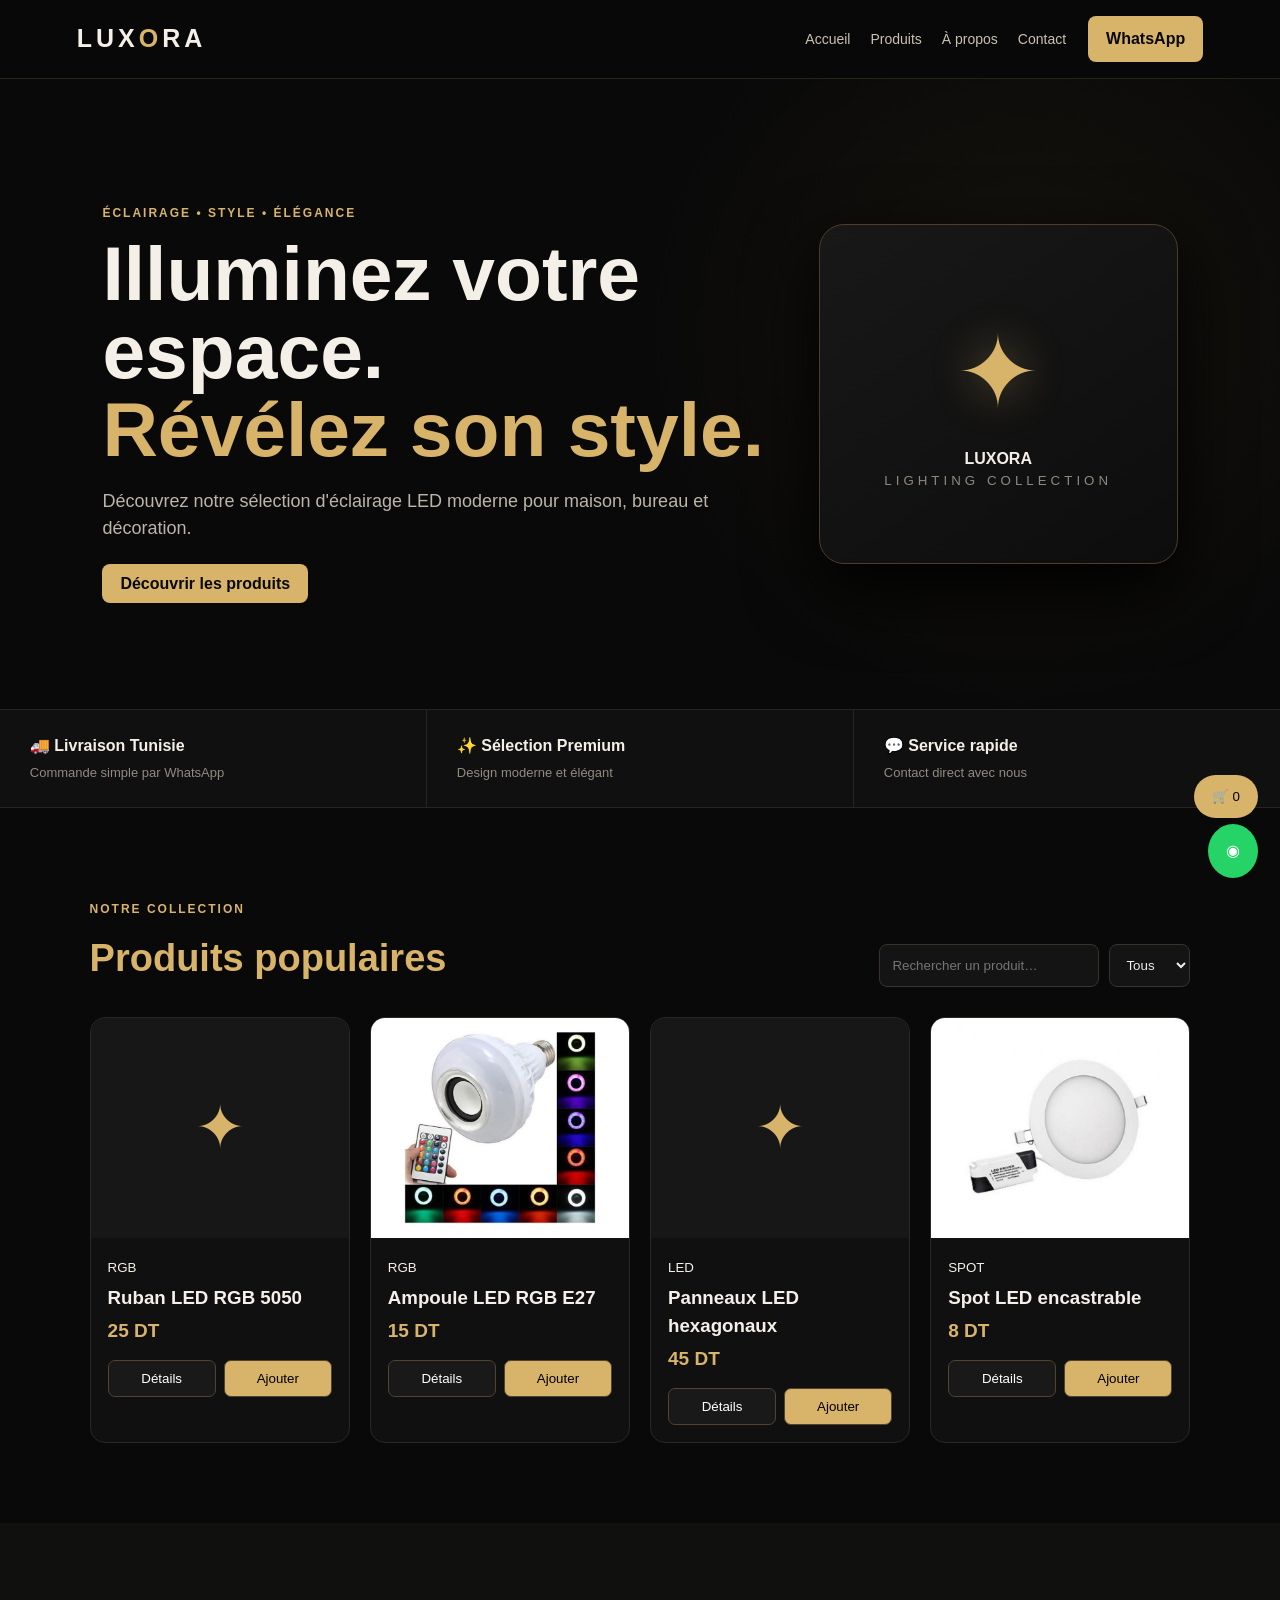
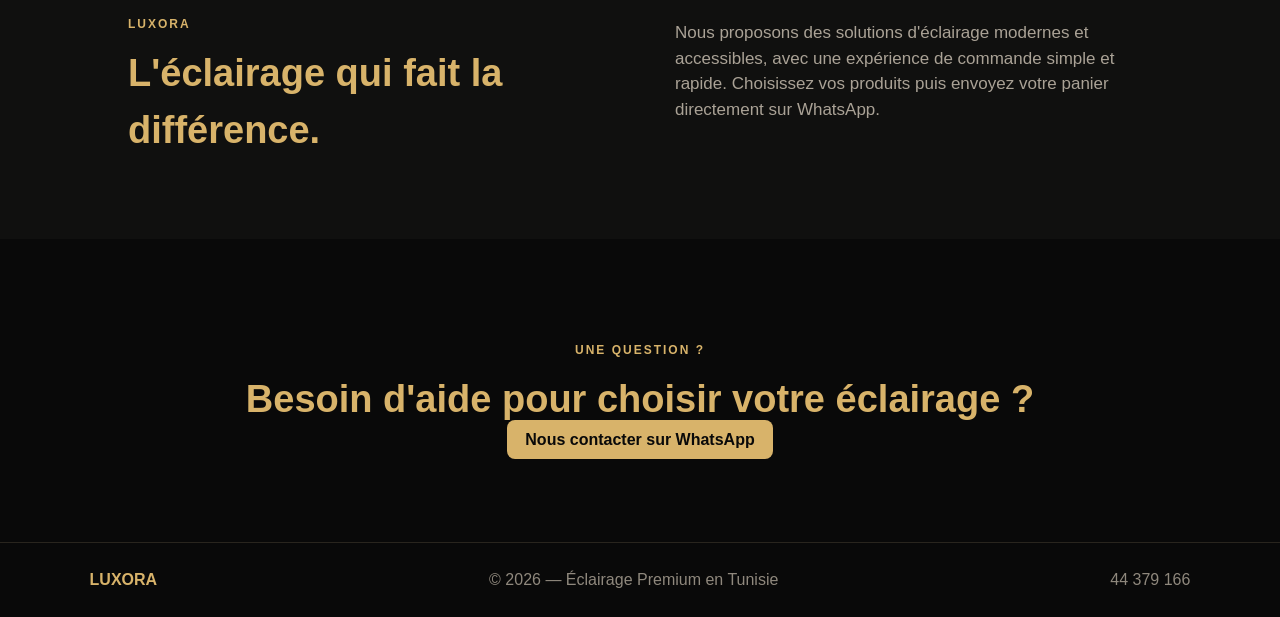
==== commit d4af5556: "Add files via upload" ====
--- a/index.html
+++ b/index.html
@@ -1,114 +1,11 @@
-<!DOCTYPE html>
-<html lang="fr">
-<head>
-  <meta charset="UTF-8">
-  <meta name="viewport" content="width=device-width, initial-scale=1.0">
-  <meta name="description" content="LUXORA — éclairage LED, RGB et décoration lumineuse en Tunisie.">
-  <title>LUXORA — Éclairez votre style</title>
-  <link rel="stylesheet" href="style.css">
-</head>
-<body>
-<header class="header">
-  <a class="logo" href="#accueil">LUX<span>O</span>RA</a>
-  <nav>
-    <a href="#accueil" data-fr="Accueil" data-ar="الرئيسية">Accueil</a>
-    <a href="#produits" data-fr="Produits" data-ar="المنتجات">Produits</a>
-    <a href="#livraison" data-fr="Livraison" data-ar="التوصيل">Livraison</a>
-    <a href="#faq" data-fr="FAQ" data-ar="الأسئلة">FAQ</a>
-    <a href="#contact" data-fr="Contact" data-ar="اتصل بنا">Contact</a>
-  </nav>
-  <div class="head-actions">
-    <button class="lang" id="langBtn">AR</button>
-    <button class="cart-btn" id="cartBtn">🛒 <span data-fr="Panier" data-ar="السلة">Panier</span> <b id="cartCount">0</b></button>
-    <a class="wa small" href="https://wa.me/21644379166" target="_blank" rel="noopener">WhatsApp</a>
-  </div>
-</header>
-
-<main>
-<section id="accueil" class="hero">
-  <div class="hero-text">
-    <p class="eyebrow" data-fr="ÉCLAIRAGE • DÉCORATION • RGB" data-ar="إضاءة • ديكور • RGB">ÉCLAIRAGE • DÉCORATION • RGB</p>
-    <h1 data-fr="Donnez vie à vos idées lumineuses." data-ar="أضف الحياة إلى أفكارك المضيئة.">Donnez vie à vos idées <span>lumineuses.</span></h1>
-    <p data-fr="Spots LED, rubans RGB, éclairage décoratif et solutions lumineuses pour votre intérieur." data-ar="Spots LED وشرائط RGB وإضاءة ديكورية وحلول مضيئة لمنزلك.">Spots LED, rubans RGB, éclairage décoratif et solutions lumineuses pour votre intérieur.</p>
-    <div class="actions">
-      <a class="btn gold" href="#produits" data-fr="Découvrir les produits" data-ar="اكتشف المنتجات">Découvrir les produits</a>
-      <a class="btn outline" href="https://wa.me/21644379166?text=Bonjour%20LUXORA%2C%20je%20souhaite%20avoir%20plus%20d'informations." target="_blank" rel="noopener" data-fr="Nous contacter" data-ar="تواصل معنا">Nous contacter</a>
-    </div>
-  </div>
-  <div class="orb"><div class="orb-ring"></div><div class="orb-core">LUXORA</div></div>
-</section>
-
-<section class="features">
-  <div><b>⚡ <span data-fr="Qualité" data-ar="جودة">Qualité</span></b><span data-fr="Produits sélectionnés" data-ar="منتجات مختارة">Produits sélectionnés</span></div>
-  <div><b>🚚 <span data-fr="Livraison" data-ar="توصيل">Livraison</span></b><span data-fr="Partout en Tunisie" data-ar="في كامل تونس">Partout en Tunisie</span></div>
-  <div><b>💬 <span data-fr="Commande" data-ar="طلب">Commande</span></b><span data-fr="Simple par WhatsApp" data-ar="بكل سهولة عبر WhatsApp">Simple par WhatsApp</span></div>
-</section>
-
-<section id="produits" class="section products-section">
-  <div class="section-title">
-    <p class="eyebrow" data-fr="NOTRE COLLECTION" data-ar="مجموعتنا">NOTRE COLLECTION</p>
-    <h2 data-fr="Éclairage qui fait la différence" data-ar="إضاءة تصنع الفرق">Éclairage qui fait la différence</h2>
-    <p class="muted" data-fr="Choisissez un produit, ajoutez-le au panier et envoyez votre commande sur WhatsApp." data-ar="اختر المنتج، أضفه إلى السلة وأرسل طلبك عبر WhatsApp.">Choisissez un produit, ajoutez-le au panier et envoyez votre commande sur WhatsApp.</p>
-  </div>
-  <div class="shop-tools">
-    <input id="search" type="search" placeholder="Rechercher un produit..." aria-label="Rechercher">
-    <div class="categories">
-      <button class="filter active" data-cat="all">Tous</button>
-      <button class="filter" data-cat="rgb">RGB</button>
-      <button class="filter" data-cat="decor">Décoration</button>
-      <button class="filter" data-cat="spot">Spots LED</button>
-    </div>
-  </div>
-  <div class="products" id="productGrid"></div>
-  <p class="empty" id="empty">Aucun produit trouvé.</p>
-</section>
-
-<section class="promo">
-  <div><span class="eyebrow">LUXORA</span><h2>Votre espace mérite sa propre lumière.</h2></div>
-  <a class="btn gold" href="#produits">Voir la collection</a>
-</section>
-
-<section id="livraison" class="info-section">
-  <div class="section-title"><p class="eyebrow" data-fr="SERVICE" data-ar="الخدمة">SERVICE</p><h2 data-fr="Commande & livraison" data-ar="الطلب والتوصيل">Commande & livraison</h2></div>
-  <div class="info-grid">
-    <article><span>01</span><h3 data-fr="Choisissez" data-ar="اختر">Choisissez</h3><p data-fr="Sélectionnez vos produits et les quantités souhaitées." data-ar="اختر المنتجات والكميات التي تريدها.">Sélectionnez vos produits et les quantités souhaitées.</p></article>
-    <article><span>02</span><h3 data-fr="Confirmez" data-ar="أكد">Confirmez</h3><p data-fr="Votre panier prépare automatiquement le message WhatsApp." data-ar="السلة تجهز تلقائياً رسالة WhatsApp الخاصة بطلبك.">Votre panier prépare automatiquement le message WhatsApp.</p></article>
-    <article><span>03</span><h3 data-fr="Recevez" data-ar="استلم">Recevez</h3><p data-fr="Livraison disponible partout en Tunisie. Les détails sont confirmés sur WhatsApp." data-ar="التوصيل متوفر في كامل تونس. التفاصيل يتم تأكيدها عبر WhatsApp.">Livraison disponible partout en Tunisie. Les détails sont confirmés sur WhatsApp.</p></article>
-  </div>
-</section>
-
-<section id="faq" class="section faq-section">
-  <div class="section-title"><p class="eyebrow">FAQ</p><h2 data-fr="Questions fréquentes" data-ar="الأسئلة الشائعة">Questions fréquentes</h2></div>
-  <div class="faq-list">
-    <details><summary data-fr="Comment commander ?" data-ar="كيفاش نطلب؟">Comment commander ?</summary><p data-fr="Ajoutez les produits au panier puis cliquez sur Commander via WhatsApp." data-ar="أضف المنتجات إلى السلة ثم اضغط على الطلب عبر WhatsApp.">Ajoutez les produits au panier puis cliquez sur Commander via WhatsApp.</p></details>
-    <details><summary data-fr="La livraison est-elle disponible en Tunisie ?" data-ar="هل التوصيل متوفر في تونس؟">La livraison est-elle disponible en Tunisie ?</summary><p data-fr="Oui, les modalités et le prix de livraison sont confirmés avec vous sur WhatsApp." data-ar="نعم، تفاصيل وسعر التوصيل يتم تأكيدها معك عبر WhatsApp.">Oui, les modalités et le prix de livraison sont confirmés avec vous sur WhatsApp.</p></details>
-    <details><summary data-fr="Puis-je demander des informations avant de commander ?" data-ar="هل يمكنني الاستفسار قبل الطلب؟">Puis-je demander des informations avant de commander ?</summary><p data-fr="Bien sûr. Utilisez le bouton WhatsApp pour nous envoyer votre question." data-ar="أكيد. استعمل زر WhatsApp لإرسال سؤالك.">Bien sûr. Utilisez le bouton WhatsApp pour nous envoyer votre question.</p></details>
-  </div>
-</section>
-
-<section id="contact" class="cta">
-  <p class="eyebrow" data-fr="BESOIN D'INFORMATIONS ?" data-ar="تحتاج معلومات؟">BESOIN D'INFORMATIONS ?</p>
-  <h2 data-fr="Parlons de votre projet." data-ar="خلينا نحكيو على مشروعك.">Parlons de votre projet.</h2>
-  <p class="muted" data-fr="WhatsApp : +216 44 379 166" data-ar="WhatsApp : +216 44 379 166">WhatsApp : +216 44 379 166</p>
-  <a class="btn gold" href="https://wa.me/21644379166" target="_blank" rel="noopener">WhatsApp</a>
-</section>
-</main>
-
-<a class="floating-wa" href="https://wa.me/21644379166" target="_blank" rel="noopener" aria-label="WhatsApp">☏</a>
-
-<div class="overlay" id="overlay"></div>
-<aside class="cart" id="cartPanel" aria-label="Panier">
-  <div class="cart-head"><h2 data-fr="Votre panier" data-ar="سلة المشتريات">Votre panier</h2><button id="closeCart">×</button></div>
-  <div id="cartItems" class="cart-items"></div>
-  <div class="cart-bottom"><div><span data-fr="Total" data-ar="المجموع">Total</span><strong id="cartTotal">0 TND</strong></div><button class="btn gold full" id="orderBtn" data-fr="Commander via WhatsApp" data-ar="اطلب عبر WhatsApp">Commander via WhatsApp</button></div>
-</aside>
-
-<div class="modal" id="productModal">
-  <button class="modal-close" id="closeModal">×</button>
-  <div id="modalContent"></div>
-</div>
-
-<footer><strong>LUXORA</strong><span>© 2026 — Éclairez votre style</span></footer>
-<script src="script.js"></script>
-</body>
-</html>
+<!doctype html><html lang="fr"><head><meta charset="UTF-8"><meta name="viewport" content="width=device-width,initial-scale=1"><title>LUXORA — Éclairage Premium</title><link rel="stylesheet" href="style.css"></head><body>
+<header><a class="logo" href="#">LUX<span>O</span>RA</a><nav><a href="#accueil">Accueil</a><a href="#produits">Produits</a><a href="#apropos">À propos</a><a href="#contact">Contact</a></nav><a class="wa" href="https://wa.me/21644379166" target="_blank">WhatsApp</a></header>
+<section class="hero" id="accueil"><div><p class="eyebrow">ÉCLAIRAGE • STYLE • ÉLÉGANCE</p><h1>Illuminez votre espace.<br><span>Révélez son style.</span></h1><p class="lead">Découvrez notre sélection d'éclairage LED moderne pour maison, bureau et décoration.</p><a class="gold-btn" href="#produits">Découvrir les produits</a></div><div class="hero-card"><div class="lamp">✦</div><b>LUXORA</b><small>LIGHTING COLLECTION</small></div></section>
+<section class="features"><div><b>🚚 Livraison Tunisie</b><span>Commande simple par WhatsApp</span></div><div><b>✨ Sélection Premium</b><span>Design moderne et élégant</span></div><div><b>💬 Service rapide</b><span>Contact direct avec nous</span></div></section>
+<section id="produits" class="products-section"><div class="section-head"><div><p class="eyebrow">NOTRE COLLECTION</p><h2>Produits populaires</h2></div><div class="tools"><input id="search" placeholder="Rechercher un produit…"><select id="filter"><option value="all">Tous</option><option value="led">LED</option><option value="rgb">RGB</option><option value="spot">Spots</option></select></div></div><div id="products" class="grid"></div></section>
+<section class="about" id="apropos"><div><p class="eyebrow">LUXORA</p><h2>L'éclairage qui fait la différence.</h2></div><p>Nous proposons des solutions d'éclairage modernes et accessibles, avec une expérience de commande simple et rapide. Choisissez vos produits puis envoyez votre panier directement sur WhatsApp.</p></section>
+<section class="cta" id="contact"><p class="eyebrow">UNE QUESTION ?</p><h2>Besoin d'aide pour choisir votre éclairage ?</h2><a class="gold-btn" href="https://wa.me/21644379166?text=Bonjour%20LUXORA%2C%20je%20voudrais%20plus%20d%27informations." target="_blank">Nous contacter sur WhatsApp</a></section>
+<div id="cart" class="cart"><button id="closeCart">×</button><h2>Votre panier</h2><div id="cartItems"></div><div class="total">Total : <b id="total">0</b> DT</div><input id="customer" placeholder="Votre nom"><input id="phone" placeholder="Votre téléphone"><select id="gov"><option value="">Gouvernorat</option><option>Tunis</option><option>Ariana</option><option>Ben Arous</option><option>Manouba</option><option>Sfax</option><option>Sousse</option><option>Nabeul</option><option>Monastir</option><option>Bizerte</option><option>Gabès</option><option>Autre</option></select><button id="order" class="gold-btn full">Commander sur WhatsApp</button></div>
+<button id="cartBtn" class="cart-float">🛒 <span id="count">0</span></button><a class="wa-float" href="https://wa.me/21644379166" target="_blank">◉</a>
+<div id="modal" class="modal"><div class="modal-box"><button id="modalClose">×</button><img id="modalImg"><p class="eyebrow" id="modalCat"></p><h2 id="modalTitle"></h2><p id="modalDesc"></p><strong id="modalPrice"></strong><button id="modalAdd" class="gold-btn full">Ajouter au panier</button></div></div>
+<footer><b>LUXORA</b><span>© 2026 — Éclairage Premium en Tunisie</span><a href="https://wa.me/21644379166" target="_blank">44 379 166</a></footer><script src="script.js"></script></body></html>
--- a/style.css
+++ b/style.css
@@ -1 +1 @@
-*{box-sizing:border-box;margin:0;padding:0}html{scroll-behavior:smooth}body{font-family:Arial,Helvetica,sans-serif;background:#080808;color:#f5f2ea;line-height:1.6}body.ar{direction:rtl}body.ar .logo,body.ar .eyebrow{letter-spacing:0}a{text-decoration:none;color:inherit}button,input{font:inherit}.header{position:sticky;top:0;z-index:30;display:flex;align-items:center;justify-content:space-between;gap:18px;padding:16px 6%;background:rgba(8,8,8,.9);backdrop-filter:blur(14px);border-bottom:1px solid #242424}.logo{font-size:25px;font-weight:900;letter-spacing:4px}.logo span{color:#d9b45b}nav{display:flex;gap:22px;color:#aaa;font-size:14px}nav a:hover{color:#d9b45b}.head-actions{display:flex;align-items:center;gap:8px}.wa,.cart-btn,.lang{border:0;cursor:pointer}.wa{background:#d9b45b;color:#080808;padding:10px 16px;border-radius:30px;font-weight:700}.small{font-size:12px}.cart-btn,.lang{background:#151515;color:#fff;border:1px solid #303030;padding:9px 12px;border-radius:24px}.cart-btn b{background:#d9b45b;color:#000;border-radius:50%;padding:1px 6px;font-size:11px}.lang{color:#d9b45b;font-weight:700}.hero{min-height:610px;padding:85px 7%;display:flex;align-items:center;justify-content:space-between;gap:40px;background:radial-gradient(circle at 75% 45%,rgba(255,0,180,.12),transparent 22%),radial-gradient(circle at 80% 50%,rgba(0,220,255,.10),transparent 35%)}.hero-text{max-width:700px}.eyebrow{font-size:11px;letter-spacing:3px;color:#d9b45b;font-weight:700;margin-bottom:14px}h1{font-size:clamp(45px,7vw,82px);line-height:1.02;margin-bottom:22px}h1 span{color:#d9b45b}.hero-text>p:not(.eyebrow){color:#aaa;max-width:580px;font-size:18px}.actions{display:flex;gap:12px;margin-top:28px;flex-wrap:wrap}.btn{display:inline-block;padding:13px 21px;border-radius:8px;font-weight:700;border:0;cursor:pointer}.gold{background:#d9b45b;color:#080808}.outline{border:1px solid #555;color:#fff;background:transparent}.btn:hover{transform:translateY(-2px)}.orb{width:300px;height:300px;border-radius:50%;display:grid;place-items:center;position:relative;background:conic-gradient(#ff00a8,#00e5ff,#ffe000,#ff00a8);box-shadow:0 0 70px rgba(0,220,255,.18);animation:spin 8s linear infinite}.orb-ring{position:absolute;width:235px;height:235px;border-radius:50%;background:#080808}.orb-core{z-index:2;font-weight:900;letter-spacing:5px}@keyframes spin{to{transform:rotate(360deg)}}.features{display:grid;grid-template-columns:repeat(3,1fr);border-top:1px solid #242424;border-bottom:1px solid #242424}.features div{padding:25px 7%;border-right:1px solid #242424}.features div:last-child{border:0}.features b,.features span{display:block}.features b{margin-bottom:4px}.features span{color:#888;font-size:13px}.section,.info-section{padding:80px 7%}.section-title{text-align:center;margin-bottom:35px}.section-title h2,.info-section h2,.promo h2,.cta h2{font-size:40px;line-height:1.15}.muted{color:#888;margin-top:10px}.shop-tools{display:flex;justify-content:space-between;gap:15px;align-items:center;margin-bottom:28px;flex-wrap:wrap}.shop-tools input{flex:1;min-width:230px;background:#111;border:1px solid #303030;border-radius:30px;padding:13px 18px;color:#fff;outline:none}.shop-tools input:focus{border-color:#d9b45b}.categories{display:flex;gap:8px;flex-wrap:wrap}.filter{border:1px solid #333;background:#111;color:#bbb;padding:9px 14px;border-radius:22px;cursor:pointer}.filter.active,.filter:hover{background:#d9b45b;color:#080808;border-color:#d9b45b}.products{display:grid;grid-template-columns:repeat(4,1fr);gap:20px}.card{background:#111;border:1px solid #292929;border-radius:16px;padding:12px;transition:.25s;overflow:hidden}.card:hover{transform:translateY(-5px);border-color:#8d743b}.product-img{width:100%;height:215px;object-fit:cover;border-radius:12px;background:#fff;cursor:pointer}.tag{color:#888;font-size:10px;letter-spacing:2px;margin-top:15px}.card h3{font-size:17px;margin:5px 0 10px}.price{color:#d9b45b;font-size:19px;font-weight:800}.card-actions{display:flex;gap:7px;margin-top:13px}.add,.details{flex:1;padding:9px;border-radius:8px;cursor:pointer}.add{background:#d9b45b;color:#080808;border:0;font-weight:700}.details{background:transparent;border:1px solid #444;color:#fff}.empty{text-align:center;color:#777;padding:40px;display:none}.promo{margin:0 7% 75px;padding:35px 40px;border:1px solid #332d20;border-radius:20px;background:linear-gradient(120deg,#111,#17130b);display:flex;align-items:center;justify-content:space-between;gap:20px}.promo h2{font-size:30px}.info-section{background:#0d0d0d;border-top:1px solid #242424;border-bottom:1px solid #242424}.info-grid{display:grid;grid-template-columns:repeat(3,1fr);gap:18px}.info-grid article{background:#111;border:1px solid #282828;border-radius:15px;padding:28px}.info-grid span{color:#d9b45b;font-weight:900}.info-grid h3{margin:10px 0 5px;font-size:22px}.info-grid p{color:#999}.faq-list{max-width:850px;margin:auto}.faq-list details{background:#111;border:1px solid #292929;border-radius:12px;padding:18px 20px;margin-bottom:10px}.faq-list summary{cursor:pointer;font-weight:700}.faq-list p{color:#999;margin-top:10px}.cta{text-align:center;padding:85px 20px}.cta h2{margin-bottom:15px}.cta .btn{margin-top:22px}.floating-wa{position:fixed;right:22px;bottom:22px;width:55px;height:55px;border-radius:50%;background:#25d366;color:#fff;display:grid;place-items:center;font-size:28px;z-index:25;box-shadow:0 8px 30px #000}.overlay{display:none;position:fixed;inset:0;background:rgba(0,0,0,.65);z-index:39}.overlay.show{display:block}.cart{position:fixed;right:-430px;top:0;width:min(420px,100%);height:100vh;background:#0d0d0d;border-left:1px solid #333;z-index:40;padding:25px;display:flex;flex-direction:column;transition:.3s}.cart.open{right:0}.cart-head{display:flex;justify-content:space-between;align-items:center;border-bottom:1px solid #282828;padding-bottom:18px}.cart-head button,.modal-close{background:none;border:0;color:#fff;font-size:32px;cursor:pointer}.cart-items{flex:1;overflow:auto;padding:15px 0}.cart-row{display:grid;grid-template-columns:60px 1fr auto;gap:10px;align-items:center;border-bottom:1px solid #222;padding:12px 0}.cart-row img{width:60px;height:60px;object-fit:cover;border-radius:8px}.cart-row small{display:block;color:#888}.qty{display:flex;gap:5px;align-items:center}.qty button{background:#222;border:1px solid #444;color:#fff;border-radius:5px;width:25px;height:25px;cursor:pointer}.remove{background:none;border:0;color:#d77;cursor:pointer;font-size:12px}.cart-bottom{border-top:1px solid #282828;padding-top:18px}.cart-bottom>div{display:flex;justify-content:space-between;margin-bottom:15px}.cart-bottom strong{color:#d9b45b;font-size:21px}.full{width:100%;text-align:center}.modal{display:none;position:fixed;z-index:50;left:50%;top:50%;transform:translate(-50%,-50%);width:min(900px,92%);max-height:90vh;overflow:auto;background:#101010;border:1px solid #333;border-radius:20px;padding:25px}.modal.show{display:block}.modal-close{position:absolute;right:15px;top:8px}.modal-product{display:grid;grid-template-columns:1fr 1fr;gap:28px;align-items:center}.modal-product img{width:100%;max-height:480px;object-fit:contain;border-radius:15px;background:#fff}.modal-product h2{font-size:34px}.modal-product .price{font-size:26px;margin:10px 0}.modal-product p{color:#999;margin-bottom:18px}footer{padding:27px 7%;border-top:1px solid #242424;display:flex;justify-content:space-between;color:#888;font-size:13px}footer strong{color:#fff;letter-spacing:3px}@media(max-width:1000px){nav{display:none}.products{grid-template-columns:repeat(2,1fr)}.hero{padding-top:65px}.info-grid{grid-template-columns:1fr}.orb{width:250px;height:250px}.orb-ring{width:195px;height:195px}}@media(max-width:650px){.header{padding:13px 5%}.small{display:none}.head-actions{margin-left:auto}.hero{padding:55px 5%;flex-direction:column;text-align:center}.hero-text>p:not(.eyebrow){margin:auto}.actions{justify-content:center}.orb{width:220px;height:220px}.orb-ring{width:172px;height:172px}.features{grid-template-columns:1fr}.features div{border-right:0;border-bottom:1px solid #242424}.section,.info-section{padding:60px 5%}.products{grid-template-columns:1fr}.section-title h2,.info-section h2{font-size:31px}.promo{margin:0 5% 55px;padding:28px;flex-direction:column;text-align:center}.promo h2{font-size:25px}.modal-product{grid-template-columns:1fr}.modal-product img{max-height:300px}footer{padding:25px 5%;gap:15px;flex-direction:column}.cart{padding:20px}}
+*{box-sizing:border-box}html{scroll-behavior:smooth}body{margin:0;font-family:Arial,sans-serif;background:#090909;color:#f5f0e7;line-height:1.5}a{text-decoration:none;color:inherit}header{position:sticky;top:0;z-index:20;display:flex;align-items:center;gap:22px;padding:16px 6%;background:rgba(9,9,9,.94);backdrop-filter:blur(12px);border-bottom:1px solid #282319}.logo{font-size:25px;font-weight:900;letter-spacing:4px;margin-right:auto}.logo span,.eyebrow,strong{color:#d8b36a}nav{display:flex;gap:20px;color:#c9c1b4;font-size:14px}.wa,.gold-btn{background:#d8b36a;color:#090909;padding:11px 18px;border-radius:8px;font-weight:800;border:0;cursor:pointer}.hero{min-height:70vh;padding:80px 8%;display:grid;grid-template-columns:1.3fr .7fr;gap:50px;align-items:center;background:radial-gradient(circle at 80% 40%,#33281755,transparent 35%)}.eyebrow{letter-spacing:2px;font-size:12px;font-weight:800}h1{font-size:clamp(42px,6vw,78px);line-height:1.02;margin:12px 0 20px}h1 span,h2{color:#d8b36a}.lead{color:#bdb5a9;max-width:620px;font-size:18px;margin-bottom:30px}.hero-card{height:340px;border:1px solid #4b3d28;border-radius:25px;background:linear-gradient(145deg,#181818,#0d0d0d);display:flex;flex-direction:column;justify-content:center;align-items:center;box-shadow:0 25px 70px #000}.lamp{font-size:100px;color:#d8b36a;text-shadow:0 0 45px #d8b36a66}.hero-card small{letter-spacing:4px;color:#8f887d}.features{display:grid;grid-template-columns:repeat(3,1fr);gap:1px;background:#29251e;border-block:1px solid #29251e}.features div{background:#101010;padding:24px 7%;display:flex;flex-direction:column;gap:5px}.features span{color:#918a80;font-size:13px}.products-section{padding:80px 7%}.section-head{display:flex;justify-content:space-between;gap:20px;align-items:end;margin-bottom:30px}h2{font-size:38px;margin:5px 0 0}.tools{display:flex;gap:10px}.tools input,.tools select,.cart input,.cart select{background:#141414;color:#eee;border:1px solid #393329;border-radius:8px;padding:12px}.tools input{width:220px}.grid{display:grid;grid-template-columns:repeat(4,1fr);gap:20px}.card{border:1px solid #2d281f;border-radius:15px;overflow:hidden;background:#101010;transition:.25s}.card:hover{transform:translateY(-5px);border-color:#8e6f3d}.pic{height:220px;background:#171717;display:flex;align-items:center;justify-content:center;overflow:hidden}.pic img{width:100%;height:100%;object-fit:cover}.placeholder{font-size:60px;color:#d8b36a}.card-body{padding:17px}.card h3{margin:5px 0}.price{color:#d8b36a;font-weight:900;font-size:19px}.actions{display:flex;gap:8px;margin-top:15px}.actions button{flex:1;padding:10px;border-radius:7px;border:1px solid #51442f;background:#191919;color:#fff;cursor:pointer}.actions .add{background:#d8b36a;color:#000}.about{padding:80px 10%;display:grid;grid-template-columns:1fr 1fr;gap:70px;background:#10100f}.about p:last-child{color:#aaa296;font-size:17px}.cta{text-align:center;padding:90px 20px}.cart-float,.wa-float{position:fixed;right:22px;border:0;z-index:30;cursor:pointer}.cart-float{bottom:82px;background:#d8b36a;padding:14px 18px;border-radius:50px}.wa-float{bottom:22px;background:#25d366;color:#fff;padding:15px 18px;border-radius:50%}.cart{position:fixed;right:-430px;top:0;width:min(410px,100%);height:100%;z-index:50;background:#111;border-left:1px solid #403728;padding:25px;transition:.3s;overflow:auto}.cart.open{right:0}.cart>button,.modal-box>button{float:right;background:none;border:0;color:#fff;font-size:28px}.cart input,.cart select{width:100%;margin:7px 0}.cart-item{display:flex;justify-content:space-between;gap:10px;padding:13px 0;border-bottom:1px solid #2b271f}.total{font-size:20px;padding:20px 0}.full{width:100%;margin-top:10px}.modal{display:none;position:fixed;inset:0;background:#000b;z-index:60;align-items:center;justify-content:center;padding:20px}.modal.show{display:flex}.modal-box{max-width:520px;width:100%;background:#121212;border:1px solid #4a3b27;border-radius:15px;padding:25px}.modal-box img{width:100%;height:280px;object-fit:cover;border-radius:10px}.modal-box strong{font-size:25px;display:block;margin:15px 0}footer{padding:25px 7%;border-top:1px solid #29251e;display:flex;justify-content:space-between;color:#8f887d}footer b{color:#d8b36a}@media(max-width:900px){nav{display:none}.hero{grid-template-columns:1fr}.grid{grid-template-columns:repeat(2,1fr)}.section-head,.about{grid-template-columns:1fr;display:grid}.features{grid-template-columns:1fr}.tools{flex-wrap:wrap}.tools input{width:100%}}@media(max-width:520px){.grid{grid-template-columns:1fr}.hero{padding:60px 6%}.products-section{padding:55px 5%}footer{flex-direction:column;gap:10px}.hero-card{height:260px}}
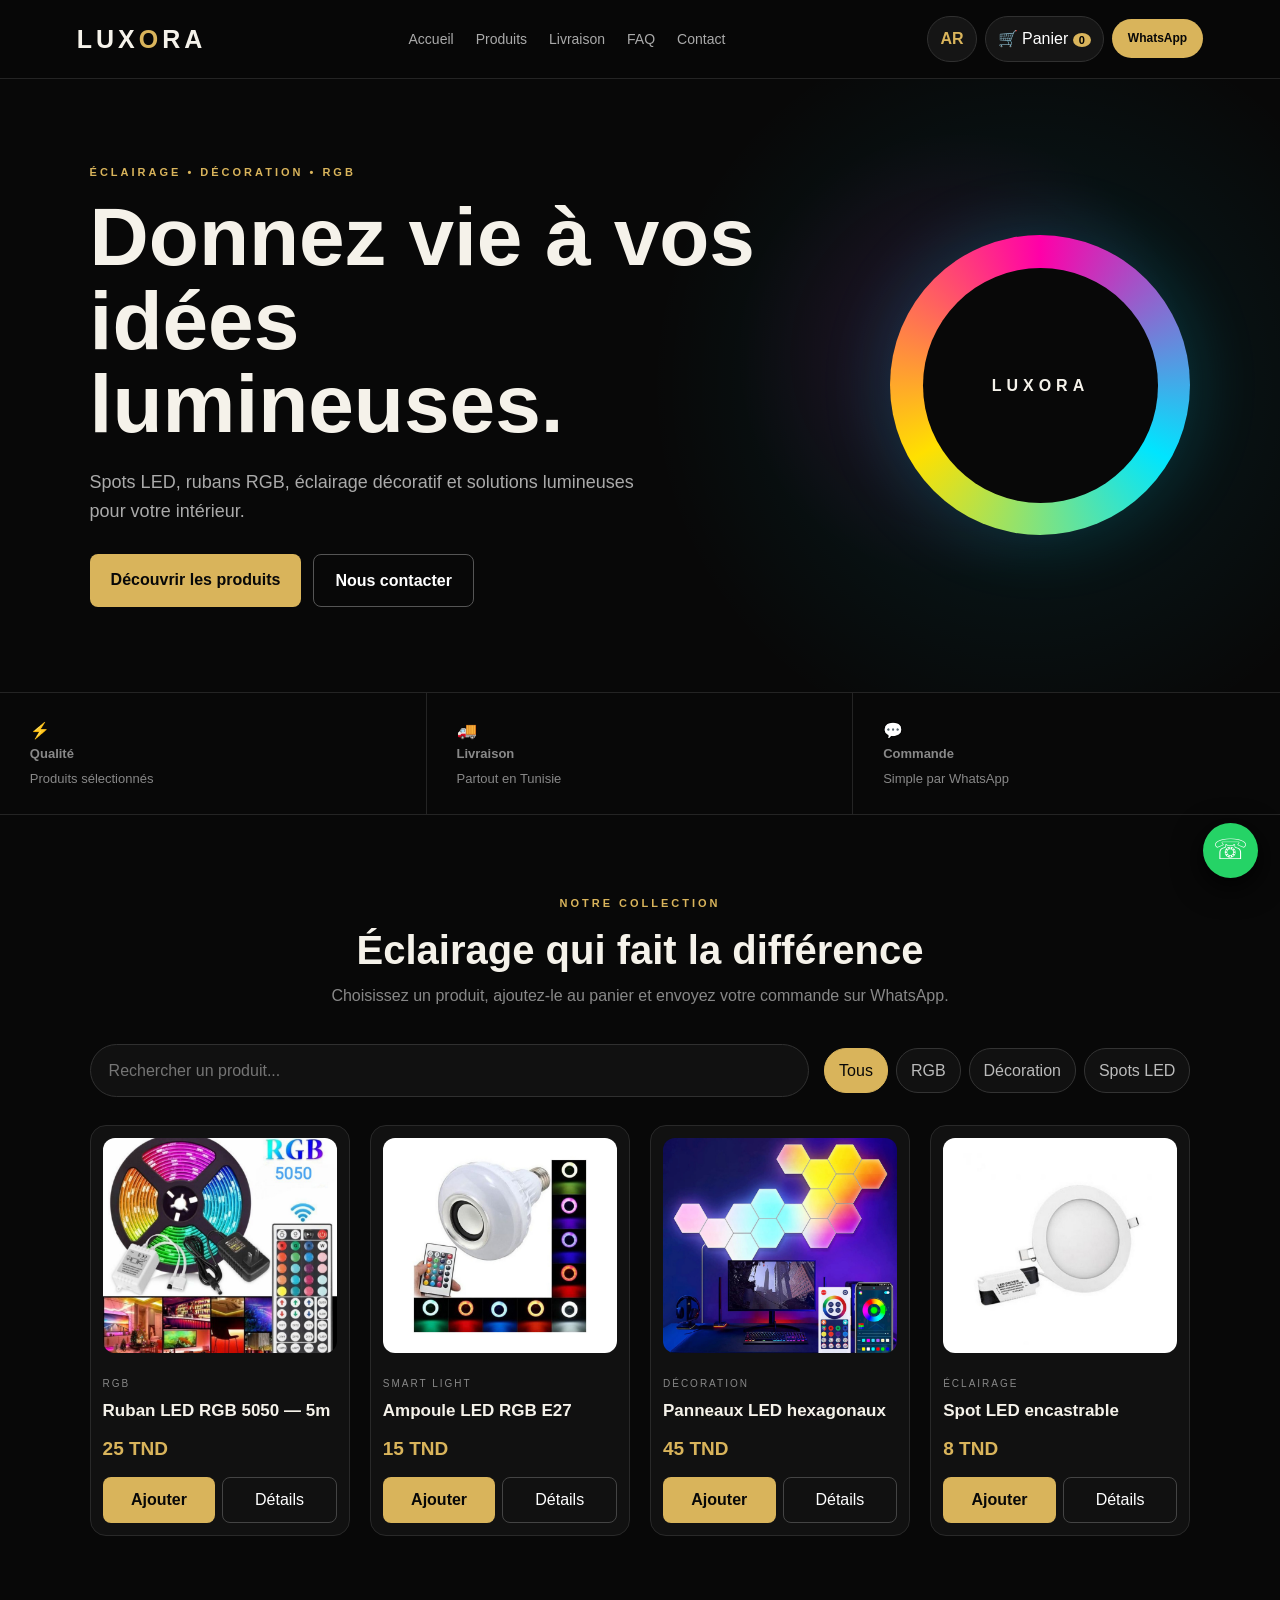
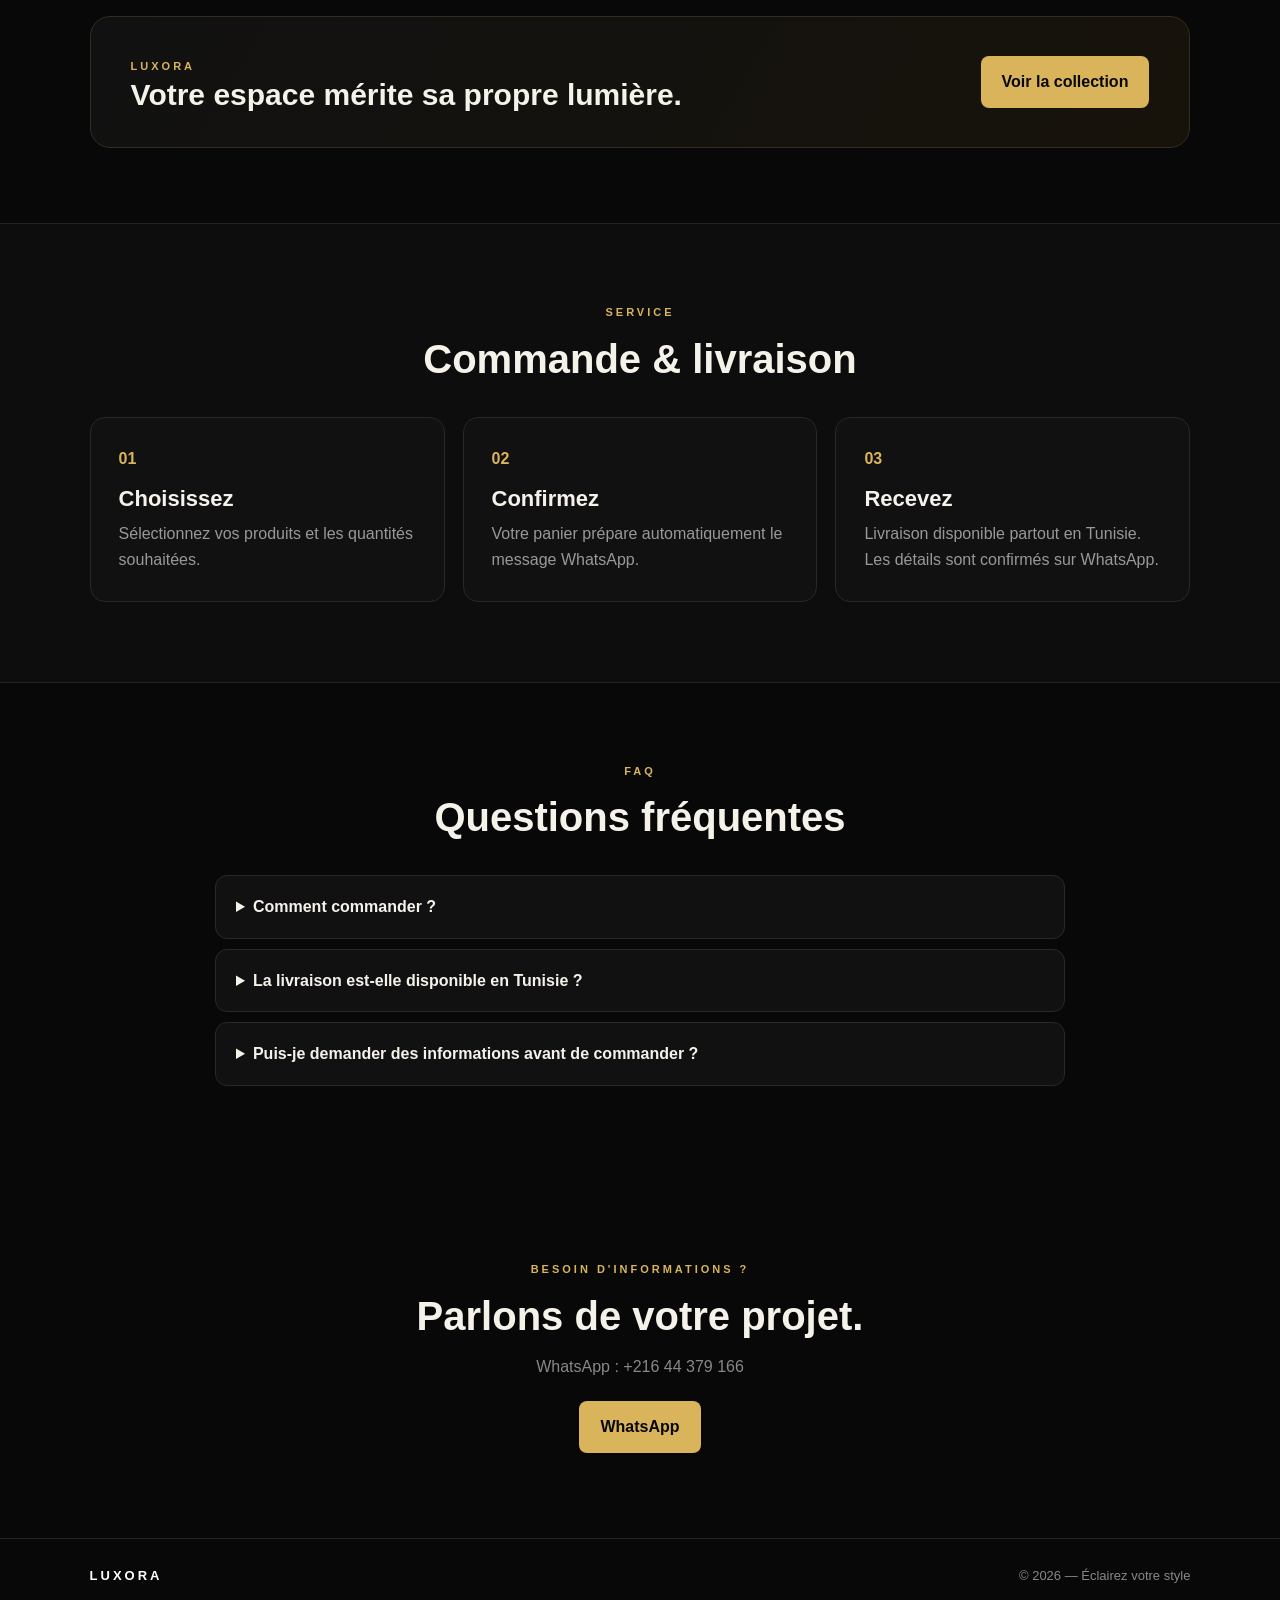
==== commit 95c6b293: "Add files via upload" ====
--- a/index.html
+++ b/index.html
@@ -1,11 +1,114 @@
-<!doctype html><html lang="fr"><head><meta charset="UTF-8"><meta name="viewport" content="width=device-width,initial-scale=1"><title>LUXORA — Éclairage Premium</title><link rel="stylesheet" href="style.css"></head><body>
-<header><a class="logo" href="#">LUX<span>O</span>RA</a><nav><a href="#accueil">Accueil</a><a href="#produits">Produits</a><a href="#apropos">À propos</a><a href="#contact">Contact</a></nav><a class="wa" href="https://wa.me/21644379166" target="_blank">WhatsApp</a></header>
-<section class="hero" id="accueil"><div><p class="eyebrow">ÉCLAIRAGE • STYLE • ÉLÉGANCE</p><h1>Illuminez votre espace.<br><span>Révélez son style.</span></h1><p class="lead">Découvrez notre sélection d'éclairage LED moderne pour maison, bureau et décoration.</p><a class="gold-btn" href="#produits">Découvrir les produits</a></div><div class="hero-card"><div class="lamp">✦</div><b>LUXORA</b><small>LIGHTING COLLECTION</small></div></section>
-<section class="features"><div><b>🚚 Livraison Tunisie</b><span>Commande simple par WhatsApp</span></div><div><b>✨ Sélection Premium</b><span>Design moderne et élégant</span></div><div><b>💬 Service rapide</b><span>Contact direct avec nous</span></div></section>
-<section id="produits" class="products-section"><div class="section-head"><div><p class="eyebrow">NOTRE COLLECTION</p><h2>Produits populaires</h2></div><div class="tools"><input id="search" placeholder="Rechercher un produit…"><select id="filter"><option value="all">Tous</option><option value="led">LED</option><option value="rgb">RGB</option><option value="spot">Spots</option></select></div></div><div id="products" class="grid"></div></section>
-<section class="about" id="apropos"><div><p class="eyebrow">LUXORA</p><h2>L'éclairage qui fait la différence.</h2></div><p>Nous proposons des solutions d'éclairage modernes et accessibles, avec une expérience de commande simple et rapide. Choisissez vos produits puis envoyez votre panier directement sur WhatsApp.</p></section>
-<section class="cta" id="contact"><p class="eyebrow">UNE QUESTION ?</p><h2>Besoin d'aide pour choisir votre éclairage ?</h2><a class="gold-btn" href="https://wa.me/21644379166?text=Bonjour%20LUXORA%2C%20je%20voudrais%20plus%20d%27informations." target="_blank">Nous contacter sur WhatsApp</a></section>
-<div id="cart" class="cart"><button id="closeCart">×</button><h2>Votre panier</h2><div id="cartItems"></div><div class="total">Total : <b id="total">0</b> DT</div><input id="customer" placeholder="Votre nom"><input id="phone" placeholder="Votre téléphone"><select id="gov"><option value="">Gouvernorat</option><option>Tunis</option><option>Ariana</option><option>Ben Arous</option><option>Manouba</option><option>Sfax</option><option>Sousse</option><option>Nabeul</option><option>Monastir</option><option>Bizerte</option><option>Gabès</option><option>Autre</option></select><button id="order" class="gold-btn full">Commander sur WhatsApp</button></div>
-<button id="cartBtn" class="cart-float">🛒 <span id="count">0</span></button><a class="wa-float" href="https://wa.me/21644379166" target="_blank">◉</a>
-<div id="modal" class="modal"><div class="modal-box"><button id="modalClose">×</button><img id="modalImg"><p class="eyebrow" id="modalCat"></p><h2 id="modalTitle"></h2><p id="modalDesc"></p><strong id="modalPrice"></strong><button id="modalAdd" class="gold-btn full">Ajouter au panier</button></div></div>
-<footer><b>LUXORA</b><span>© 2026 — Éclairage Premium en Tunisie</span><a href="https://wa.me/21644379166" target="_blank">44 379 166</a></footer><script src="script.js"></script></body></html>
+<!DOCTYPE html>
+<html lang="fr">
+<head>
+  <meta charset="UTF-8">
+  <meta name="viewport" content="width=device-width, initial-scale=1.0">
+  <meta name="description" content="LUXORA — éclairage LED, RGB et décoration lumineuse en Tunisie.">
+  <title>LUXORA — Éclairez votre style</title>
+  <link rel="stylesheet" href="style.css">
+</head>
+<body>
+<header class="header">
+  <a class="logo" href="#accueil">LUX<span>O</span>RA</a>
+  <nav>
+    <a href="#accueil" data-fr="Accueil" data-ar="الرئيسية">Accueil</a>
+    <a href="#produits" data-fr="Produits" data-ar="المنتجات">Produits</a>
+    <a href="#livraison" data-fr="Livraison" data-ar="التوصيل">Livraison</a>
+    <a href="#faq" data-fr="FAQ" data-ar="الأسئلة">FAQ</a>
+    <a href="#contact" data-fr="Contact" data-ar="اتصل بنا">Contact</a>
+  </nav>
+  <div class="head-actions">
+    <button class="lang" id="langBtn">AR</button>
+    <button class="cart-btn" id="cartBtn">🛒 <span data-fr="Panier" data-ar="السلة">Panier</span> <b id="cartCount">0</b></button>
+    <a class="wa small" href="https://wa.me/21644379166" target="_blank" rel="noopener">WhatsApp</a>
+  </div>
+</header>
+
+<main>
+<section id="accueil" class="hero">
+  <div class="hero-text">
+    <p class="eyebrow" data-fr="ÉCLAIRAGE • DÉCORATION • RGB" data-ar="إضاءة • ديكور • RGB">ÉCLAIRAGE • DÉCORATION • RGB</p>
+    <h1 data-fr="Donnez vie à vos idées lumineuses." data-ar="أضف الحياة إلى أفكارك المضيئة.">Donnez vie à vos idées <span>lumineuses.</span></h1>
+    <p data-fr="Spots LED, rubans RGB, éclairage décoratif et solutions lumineuses pour votre intérieur." data-ar="Spots LED وشرائط RGB وإضاءة ديكورية وحلول مضيئة لمنزلك.">Spots LED, rubans RGB, éclairage décoratif et solutions lumineuses pour votre intérieur.</p>
+    <div class="actions">
+      <a class="btn gold" href="#produits" data-fr="Découvrir les produits" data-ar="اكتشف المنتجات">Découvrir les produits</a>
+      <a class="btn outline" href="https://wa.me/21644379166?text=Bonjour%20LUXORA%2C%20je%20souhaite%20avoir%20plus%20d'informations." target="_blank" rel="noopener" data-fr="Nous contacter" data-ar="تواصل معنا">Nous contacter</a>
+    </div>
+  </div>
+  <div class="orb"><div class="orb-ring"></div><div class="orb-core">LUXORA</div></div>
+</section>
+
+<section class="features">
+  <div><b>⚡ <span data-fr="Qualité" data-ar="جودة">Qualité</span></b><span data-fr="Produits sélectionnés" data-ar="منتجات مختارة">Produits sélectionnés</span></div>
+  <div><b>🚚 <span data-fr="Livraison" data-ar="توصيل">Livraison</span></b><span data-fr="Partout en Tunisie" data-ar="في كامل تونس">Partout en Tunisie</span></div>
+  <div><b>💬 <span data-fr="Commande" data-ar="طلب">Commande</span></b><span data-fr="Simple par WhatsApp" data-ar="بكل سهولة عبر WhatsApp">Simple par WhatsApp</span></div>
+</section>
+
+<section id="produits" class="section products-section">
+  <div class="section-title">
+    <p class="eyebrow" data-fr="NOTRE COLLECTION" data-ar="مجموعتنا">NOTRE COLLECTION</p>
+    <h2 data-fr="Éclairage qui fait la différence" data-ar="إضاءة تصنع الفرق">Éclairage qui fait la différence</h2>
+    <p class="muted" data-fr="Choisissez un produit, ajoutez-le au panier et envoyez votre commande sur WhatsApp." data-ar="اختر المنتج، أضفه إلى السلة وأرسل طلبك عبر WhatsApp.">Choisissez un produit, ajoutez-le au panier et envoyez votre commande sur WhatsApp.</p>
+  </div>
+  <div class="shop-tools">
+    <input id="search" type="search" placeholder="Rechercher un produit..." aria-label="Rechercher">
+    <div class="categories">
+      <button class="filter active" data-cat="all">Tous</button>
+      <button class="filter" data-cat="rgb">RGB</button>
+      <button class="filter" data-cat="decor">Décoration</button>
+      <button class="filter" data-cat="spot">Spots LED</button>
+    </div>
+  </div>
+  <div class="products" id="productGrid"></div>
+  <p class="empty" id="empty">Aucun produit trouvé.</p>
+</section>
+
+<section class="promo">
+  <div><span class="eyebrow">LUXORA</span><h2>Votre espace mérite sa propre lumière.</h2></div>
+  <a class="btn gold" href="#produits">Voir la collection</a>
+</section>
+
+<section id="livraison" class="info-section">
+  <div class="section-title"><p class="eyebrow" data-fr="SERVICE" data-ar="الخدمة">SERVICE</p><h2 data-fr="Commande & livraison" data-ar="الطلب والتوصيل">Commande & livraison</h2></div>
+  <div class="info-grid">
+    <article><span>01</span><h3 data-fr="Choisissez" data-ar="اختر">Choisissez</h3><p data-fr="Sélectionnez vos produits et les quantités souhaitées." data-ar="اختر المنتجات والكميات التي تريدها.">Sélectionnez vos produits et les quantités souhaitées.</p></article>
+    <article><span>02</span><h3 data-fr="Confirmez" data-ar="أكد">Confirmez</h3><p data-fr="Votre panier prépare automatiquement le message WhatsApp." data-ar="السلة تجهز تلقائياً رسالة WhatsApp الخاصة بطلبك.">Votre panier prépare automatiquement le message WhatsApp.</p></article>
+    <article><span>03</span><h3 data-fr="Recevez" data-ar="استلم">Recevez</h3><p data-fr="Livraison disponible partout en Tunisie. Les détails sont confirmés sur WhatsApp." data-ar="التوصيل متوفر في كامل تونس. التفاصيل يتم تأكيدها عبر WhatsApp.">Livraison disponible partout en Tunisie. Les détails sont confirmés sur WhatsApp.</p></article>
+  </div>
+</section>
+
+<section id="faq" class="section faq-section">
+  <div class="section-title"><p class="eyebrow">FAQ</p><h2 data-fr="Questions fréquentes" data-ar="الأسئلة الشائعة">Questions fréquentes</h2></div>
+  <div class="faq-list">
+    <details><summary data-fr="Comment commander ?" data-ar="كيفاش نطلب؟">Comment commander ?</summary><p data-fr="Ajoutez les produits au panier puis cliquez sur Commander via WhatsApp." data-ar="أضف المنتجات إلى السلة ثم اضغط على الطلب عبر WhatsApp.">Ajoutez les produits au panier puis cliquez sur Commander via WhatsApp.</p></details>
+    <details><summary data-fr="La livraison est-elle disponible en Tunisie ?" data-ar="هل التوصيل متوفر في تونس؟">La livraison est-elle disponible en Tunisie ?</summary><p data-fr="Oui, les modalités et le prix de livraison sont confirmés avec vous sur WhatsApp." data-ar="نعم، تفاصيل وسعر التوصيل يتم تأكيدها معك عبر WhatsApp.">Oui, les modalités et le prix de livraison sont confirmés avec vous sur WhatsApp.</p></details>
+    <details><summary data-fr="Puis-je demander des informations avant de commander ?" data-ar="هل يمكنني الاستفسار قبل الطلب؟">Puis-je demander des informations avant de commander ?</summary><p data-fr="Bien sûr. Utilisez le bouton WhatsApp pour nous envoyer votre question." data-ar="أكيد. استعمل زر WhatsApp لإرسال سؤالك.">Bien sûr. Utilisez le bouton WhatsApp pour nous envoyer votre question.</p></details>
+  </div>
+</section>
+
+<section id="contact" class="cta">
+  <p class="eyebrow" data-fr="BESOIN D'INFORMATIONS ?" data-ar="تحتاج معلومات؟">BESOIN D'INFORMATIONS ?</p>
+  <h2 data-fr="Parlons de votre projet." data-ar="خلينا نحكيو على مشروعك.">Parlons de votre projet.</h2>
+  <p class="muted" data-fr="WhatsApp : +216 44 379 166" data-ar="WhatsApp : +216 44 379 166">WhatsApp : +216 44 379 166</p>
+  <a class="btn gold" href="https://wa.me/21644379166" target="_blank" rel="noopener">WhatsApp</a>
+</section>
+</main>
+
+<a class="floating-wa" href="https://wa.me/21644379166" target="_blank" rel="noopener" aria-label="WhatsApp">☏</a>
+
+<div class="overlay" id="overlay"></div>
+<aside class="cart" id="cartPanel" aria-label="Panier">
+  <div class="cart-head"><h2 data-fr="Votre panier" data-ar="سلة المشتريات">Votre panier</h2><button id="closeCart">×</button></div>
+  <div id="cartItems" class="cart-items"></div>
+  <div class="cart-bottom"><div><span data-fr="Total" data-ar="المجموع">Total</span><strong id="cartTotal">0 TND</strong></div><button class="btn gold full" id="orderBtn" data-fr="Commander via WhatsApp" data-ar="اطلب عبر WhatsApp">Commander via WhatsApp</button></div>
+</aside>
+
+<div class="modal" id="productModal">
+  <button class="modal-close" id="closeModal">×</button>
+  <div id="modalContent"></div>
+</div>
+
+<footer><strong>LUXORA</strong><span>© 2026 — Éclairez votre style</span></footer>
+<script src="script.js"></script>
+</body>
+</html>
--- a/style.css
+++ b/style.css
@@ -1 +1 @@
-*{box-sizing:border-box}html{scroll-behavior:smooth}body{margin:0;font-family:Arial,sans-serif;background:#090909;color:#f5f0e7;line-height:1.5}a{text-decoration:none;color:inherit}header{position:sticky;top:0;z-index:20;display:flex;align-items:center;gap:22px;padding:16px 6%;background:rgba(9,9,9,.94);backdrop-filter:blur(12px);border-bottom:1px solid #282319}.logo{font-size:25px;font-weight:900;letter-spacing:4px;margin-right:auto}.logo span,.eyebrow,strong{color:#d8b36a}nav{display:flex;gap:20px;color:#c9c1b4;font-size:14px}.wa,.gold-btn{background:#d8b36a;color:#090909;padding:11px 18px;border-radius:8px;font-weight:800;border:0;cursor:pointer}.hero{min-height:70vh;padding:80px 8%;display:grid;grid-template-columns:1.3fr .7fr;gap:50px;align-items:center;background:radial-gradient(circle at 80% 40%,#33281755,transparent 35%)}.eyebrow{letter-spacing:2px;font-size:12px;font-weight:800}h1{font-size:clamp(42px,6vw,78px);line-height:1.02;margin:12px 0 20px}h1 span,h2{color:#d8b36a}.lead{color:#bdb5a9;max-width:620px;font-size:18px;margin-bottom:30px}.hero-card{height:340px;border:1px solid #4b3d28;border-radius:25px;background:linear-gradient(145deg,#181818,#0d0d0d);display:flex;flex-direction:column;justify-content:center;align-items:center;box-shadow:0 25px 70px #000}.lamp{font-size:100px;color:#d8b36a;text-shadow:0 0 45px #d8b36a66}.hero-card small{letter-spacing:4px;color:#8f887d}.features{display:grid;grid-template-columns:repeat(3,1fr);gap:1px;background:#29251e;border-block:1px solid #29251e}.features div{background:#101010;padding:24px 7%;display:flex;flex-direction:column;gap:5px}.features span{color:#918a80;font-size:13px}.products-section{padding:80px 7%}.section-head{display:flex;justify-content:space-between;gap:20px;align-items:end;margin-bottom:30px}h2{font-size:38px;margin:5px 0 0}.tools{display:flex;gap:10px}.tools input,.tools select,.cart input,.cart select{background:#141414;color:#eee;border:1px solid #393329;border-radius:8px;padding:12px}.tools input{width:220px}.grid{display:grid;grid-template-columns:repeat(4,1fr);gap:20px}.card{border:1px solid #2d281f;border-radius:15px;overflow:hidden;background:#101010;transition:.25s}.card:hover{transform:translateY(-5px);border-color:#8e6f3d}.pic{height:220px;background:#171717;display:flex;align-items:center;justify-content:center;overflow:hidden}.pic img{width:100%;height:100%;object-fit:cover}.placeholder{font-size:60px;color:#d8b36a}.card-body{padding:17px}.card h3{margin:5px 0}.price{color:#d8b36a;font-weight:900;font-size:19px}.actions{display:flex;gap:8px;margin-top:15px}.actions button{flex:1;padding:10px;border-radius:7px;border:1px solid #51442f;background:#191919;color:#fff;cursor:pointer}.actions .add{background:#d8b36a;color:#000}.about{padding:80px 10%;display:grid;grid-template-columns:1fr 1fr;gap:70px;background:#10100f}.about p:last-child{color:#aaa296;font-size:17px}.cta{text-align:center;padding:90px 20px}.cart-float,.wa-float{position:fixed;right:22px;border:0;z-index:30;cursor:pointer}.cart-float{bottom:82px;background:#d8b36a;padding:14px 18px;border-radius:50px}.wa-float{bottom:22px;background:#25d366;color:#fff;padding:15px 18px;border-radius:50%}.cart{position:fixed;right:-430px;top:0;width:min(410px,100%);height:100%;z-index:50;background:#111;border-left:1px solid #403728;padding:25px;transition:.3s;overflow:auto}.cart.open{right:0}.cart>button,.modal-box>button{float:right;background:none;border:0;color:#fff;font-size:28px}.cart input,.cart select{width:100%;margin:7px 0}.cart-item{display:flex;justify-content:space-between;gap:10px;padding:13px 0;border-bottom:1px solid #2b271f}.total{font-size:20px;padding:20px 0}.full{width:100%;margin-top:10px}.modal{display:none;position:fixed;inset:0;background:#000b;z-index:60;align-items:center;justify-content:center;padding:20px}.modal.show{display:flex}.modal-box{max-width:520px;width:100%;background:#121212;border:1px solid #4a3b27;border-radius:15px;padding:25px}.modal-box img{width:100%;height:280px;object-fit:cover;border-radius:10px}.modal-box strong{font-size:25px;display:block;margin:15px 0}footer{padding:25px 7%;border-top:1px solid #29251e;display:flex;justify-content:space-between;color:#8f887d}footer b{color:#d8b36a}@media(max-width:900px){nav{display:none}.hero{grid-template-columns:1fr}.grid{grid-template-columns:repeat(2,1fr)}.section-head,.about{grid-template-columns:1fr;display:grid}.features{grid-template-columns:1fr}.tools{flex-wrap:wrap}.tools input{width:100%}}@media(max-width:520px){.grid{grid-template-columns:1fr}.hero{padding:60px 6%}.products-section{padding:55px 5%}footer{flex-direction:column;gap:10px}.hero-card{height:260px}}
+*{box-sizing:border-box;margin:0;padding:0}html{scroll-behavior:smooth}body{font-family:Arial,Helvetica,sans-serif;background:#080808;color:#f5f2ea;line-height:1.6}body.ar{direction:rtl}body.ar .logo,body.ar .eyebrow{letter-spacing:0}a{text-decoration:none;color:inherit}button,input{font:inherit}.header{position:sticky;top:0;z-index:30;display:flex;align-items:center;justify-content:space-between;gap:18px;padding:16px 6%;background:rgba(8,8,8,.9);backdrop-filter:blur(14px);border-bottom:1px solid #242424}.logo{font-size:25px;font-weight:900;letter-spacing:4px}.logo span{color:#d9b45b}nav{display:flex;gap:22px;color:#aaa;font-size:14px}nav a:hover{color:#d9b45b}.head-actions{display:flex;align-items:center;gap:8px}.wa,.cart-btn,.lang{border:0;cursor:pointer}.wa{background:#d9b45b;color:#080808;padding:10px 16px;border-radius:30px;font-weight:700}.small{font-size:12px}.cart-btn,.lang{background:#151515;color:#fff;border:1px solid #303030;padding:9px 12px;border-radius:24px}.cart-btn b{background:#d9b45b;color:#000;border-radius:50%;padding:1px 6px;font-size:11px}.lang{color:#d9b45b;font-weight:700}.hero{min-height:610px;padding:85px 7%;display:flex;align-items:center;justify-content:space-between;gap:40px;background:radial-gradient(circle at 75% 45%,rgba(255,0,180,.12),transparent 22%),radial-gradient(circle at 80% 50%,rgba(0,220,255,.10),transparent 35%)}.hero-text{max-width:700px}.eyebrow{font-size:11px;letter-spacing:3px;color:#d9b45b;font-weight:700;margin-bottom:14px}h1{font-size:clamp(45px,7vw,82px);line-height:1.02;margin-bottom:22px}h1 span{color:#d9b45b}.hero-text>p:not(.eyebrow){color:#aaa;max-width:580px;font-size:18px}.actions{display:flex;gap:12px;margin-top:28px;flex-wrap:wrap}.btn{display:inline-block;padding:13px 21px;border-radius:8px;font-weight:700;border:0;cursor:pointer}.gold{background:#d9b45b;color:#080808}.outline{border:1px solid #555;color:#fff;background:transparent}.btn:hover{transform:translateY(-2px)}.orb{width:300px;height:300px;border-radius:50%;display:grid;place-items:center;position:relative;background:conic-gradient(#ff00a8,#00e5ff,#ffe000,#ff00a8);box-shadow:0 0 70px rgba(0,220,255,.18);animation:spin 8s linear infinite}.orb-ring{position:absolute;width:235px;height:235px;border-radius:50%;background:#080808}.orb-core{z-index:2;font-weight:900;letter-spacing:5px}@keyframes spin{to{transform:rotate(360deg)}}.features{display:grid;grid-template-columns:repeat(3,1fr);border-top:1px solid #242424;border-bottom:1px solid #242424}.features div{padding:25px 7%;border-right:1px solid #242424}.features div:last-child{border:0}.features b,.features span{display:block}.features b{margin-bottom:4px}.features span{color:#888;font-size:13px}.section,.info-section{padding:80px 7%}.section-title{text-align:center;margin-bottom:35px}.section-title h2,.info-section h2,.promo h2,.cta h2{font-size:40px;line-height:1.15}.muted{color:#888;margin-top:10px}.shop-tools{display:flex;justify-content:space-between;gap:15px;align-items:center;margin-bottom:28px;flex-wrap:wrap}.shop-tools input{flex:1;min-width:230px;background:#111;border:1px solid #303030;border-radius:30px;padding:13px 18px;color:#fff;outline:none}.shop-tools input:focus{border-color:#d9b45b}.categories{display:flex;gap:8px;flex-wrap:wrap}.filter{border:1px solid #333;background:#111;color:#bbb;padding:9px 14px;border-radius:22px;cursor:pointer}.filter.active,.filter:hover{background:#d9b45b;color:#080808;border-color:#d9b45b}.products{display:grid;grid-template-columns:repeat(4,1fr);gap:20px}.card{background:#111;border:1px solid #292929;border-radius:16px;padding:12px;transition:.25s;overflow:hidden}.card:hover{transform:translateY(-5px);border-color:#8d743b}.product-img{width:100%;height:215px;object-fit:cover;border-radius:12px;background:#fff;cursor:pointer}.tag{color:#888;font-size:10px;letter-spacing:2px;margin-top:15px}.card h3{font-size:17px;margin:5px 0 10px}.price{color:#d9b45b;font-size:19px;font-weight:800}.card-actions{display:flex;gap:7px;margin-top:13px}.add,.details{flex:1;padding:9px;border-radius:8px;cursor:pointer}.add{background:#d9b45b;color:#080808;border:0;font-weight:700}.details{background:transparent;border:1px solid #444;color:#fff}.empty{text-align:center;color:#777;padding:40px;display:none}.promo{margin:0 7% 75px;padding:35px 40px;border:1px solid #332d20;border-radius:20px;background:linear-gradient(120deg,#111,#17130b);display:flex;align-items:center;justify-content:space-between;gap:20px}.promo h2{font-size:30px}.info-section{background:#0d0d0d;border-top:1px solid #242424;border-bottom:1px solid #242424}.info-grid{display:grid;grid-template-columns:repeat(3,1fr);gap:18px}.info-grid article{background:#111;border:1px solid #282828;border-radius:15px;padding:28px}.info-grid span{color:#d9b45b;font-weight:900}.info-grid h3{margin:10px 0 5px;font-size:22px}.info-grid p{color:#999}.faq-list{max-width:850px;margin:auto}.faq-list details{background:#111;border:1px solid #292929;border-radius:12px;padding:18px 20px;margin-bottom:10px}.faq-list summary{cursor:pointer;font-weight:700}.faq-list p{color:#999;margin-top:10px}.cta{text-align:center;padding:85px 20px}.cta h2{margin-bottom:15px}.cta .btn{margin-top:22px}.floating-wa{position:fixed;right:22px;bottom:22px;width:55px;height:55px;border-radius:50%;background:#25d366;color:#fff;display:grid;place-items:center;font-size:28px;z-index:25;box-shadow:0 8px 30px #000}.overlay{display:none;position:fixed;inset:0;background:rgba(0,0,0,.65);z-index:39}.overlay.show{display:block}.cart{position:fixed;right:-430px;top:0;width:min(420px,100%);height:100vh;background:#0d0d0d;border-left:1px solid #333;z-index:40;padding:25px;display:flex;flex-direction:column;transition:.3s}.cart.open{right:0}.cart-head{display:flex;justify-content:space-between;align-items:center;border-bottom:1px solid #282828;padding-bottom:18px}.cart-head button,.modal-close{background:none;border:0;color:#fff;font-size:32px;cursor:pointer}.cart-items{flex:1;overflow:auto;padding:15px 0}.cart-row{display:grid;grid-template-columns:60px 1fr auto;gap:10px;align-items:center;border-bottom:1px solid #222;padding:12px 0}.cart-row img{width:60px;height:60px;object-fit:cover;border-radius:8px}.cart-row small{display:block;color:#888}.qty{display:flex;gap:5px;align-items:center}.qty button{background:#222;border:1px solid #444;color:#fff;border-radius:5px;width:25px;height:25px;cursor:pointer}.remove{background:none;border:0;color:#d77;cursor:pointer;font-size:12px}.cart-bottom{border-top:1px solid #282828;padding-top:18px}.cart-bottom>div{display:flex;justify-content:space-between;margin-bottom:15px}.cart-bottom strong{color:#d9b45b;font-size:21px}.full{width:100%;text-align:center}.modal{display:none;position:fixed;z-index:50;left:50%;top:50%;transform:translate(-50%,-50%);width:min(900px,92%);max-height:90vh;overflow:auto;background:#101010;border:1px solid #333;border-radius:20px;padding:25px}.modal.show{display:block}.modal-close{position:absolute;right:15px;top:8px}.modal-product{display:grid;grid-template-columns:1fr 1fr;gap:28px;align-items:center}.modal-product img{width:100%;max-height:480px;object-fit:contain;border-radius:15px;background:#fff}.modal-product h2{font-size:34px}.modal-product .price{font-size:26px;margin:10px 0}.modal-product p{color:#999;margin-bottom:18px}footer{padding:27px 7%;border-top:1px solid #242424;display:flex;justify-content:space-between;color:#888;font-size:13px}footer strong{color:#fff;letter-spacing:3px}@media(max-width:1000px){nav{display:none}.products{grid-template-columns:repeat(2,1fr)}.hero{padding-top:65px}.info-grid{grid-template-columns:1fr}.orb{width:250px;height:250px}.orb-ring{width:195px;height:195px}}@media(max-width:650px){.header{padding:13px 5%}.small{display:none}.head-actions{margin-left:auto}.hero{padding:55px 5%;flex-direction:column;text-align:center}.hero-text>p:not(.eyebrow){margin:auto}.actions{justify-content:center}.orb{width:220px;height:220px}.orb-ring{width:172px;height:172px}.features{grid-template-columns:1fr}.features div{border-right:0;border-bottom:1px solid #242424}.section,.info-section{padding:60px 5%}.products{grid-template-columns:1fr}.section-title h2,.info-section h2{font-size:31px}.promo{margin:0 5% 55px;padding:28px;flex-direction:column;text-align:center}.promo h2{font-size:25px}.modal-product{grid-template-columns:1fr}.modal-product img{max-height:300px}footer{padding:25px 5%;gap:15px;flex-direction:column}.cart{padding:20px}}
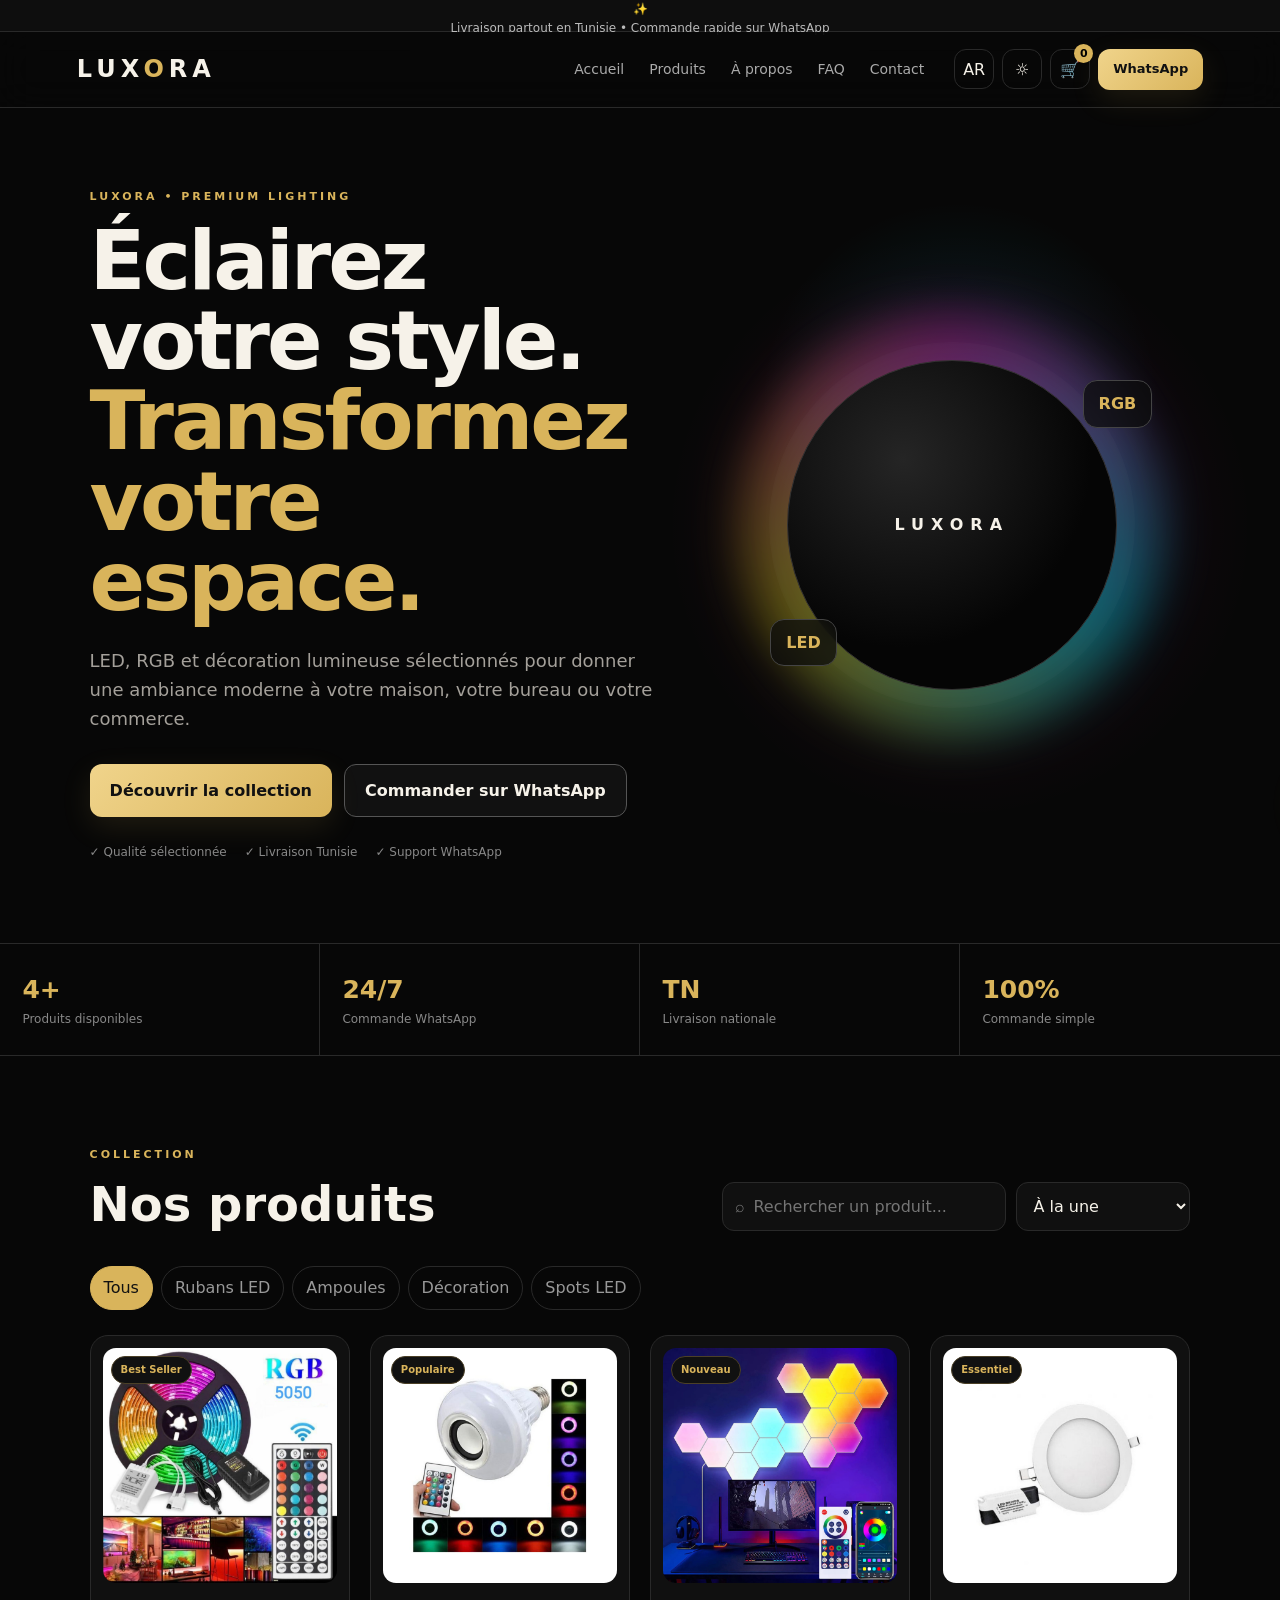
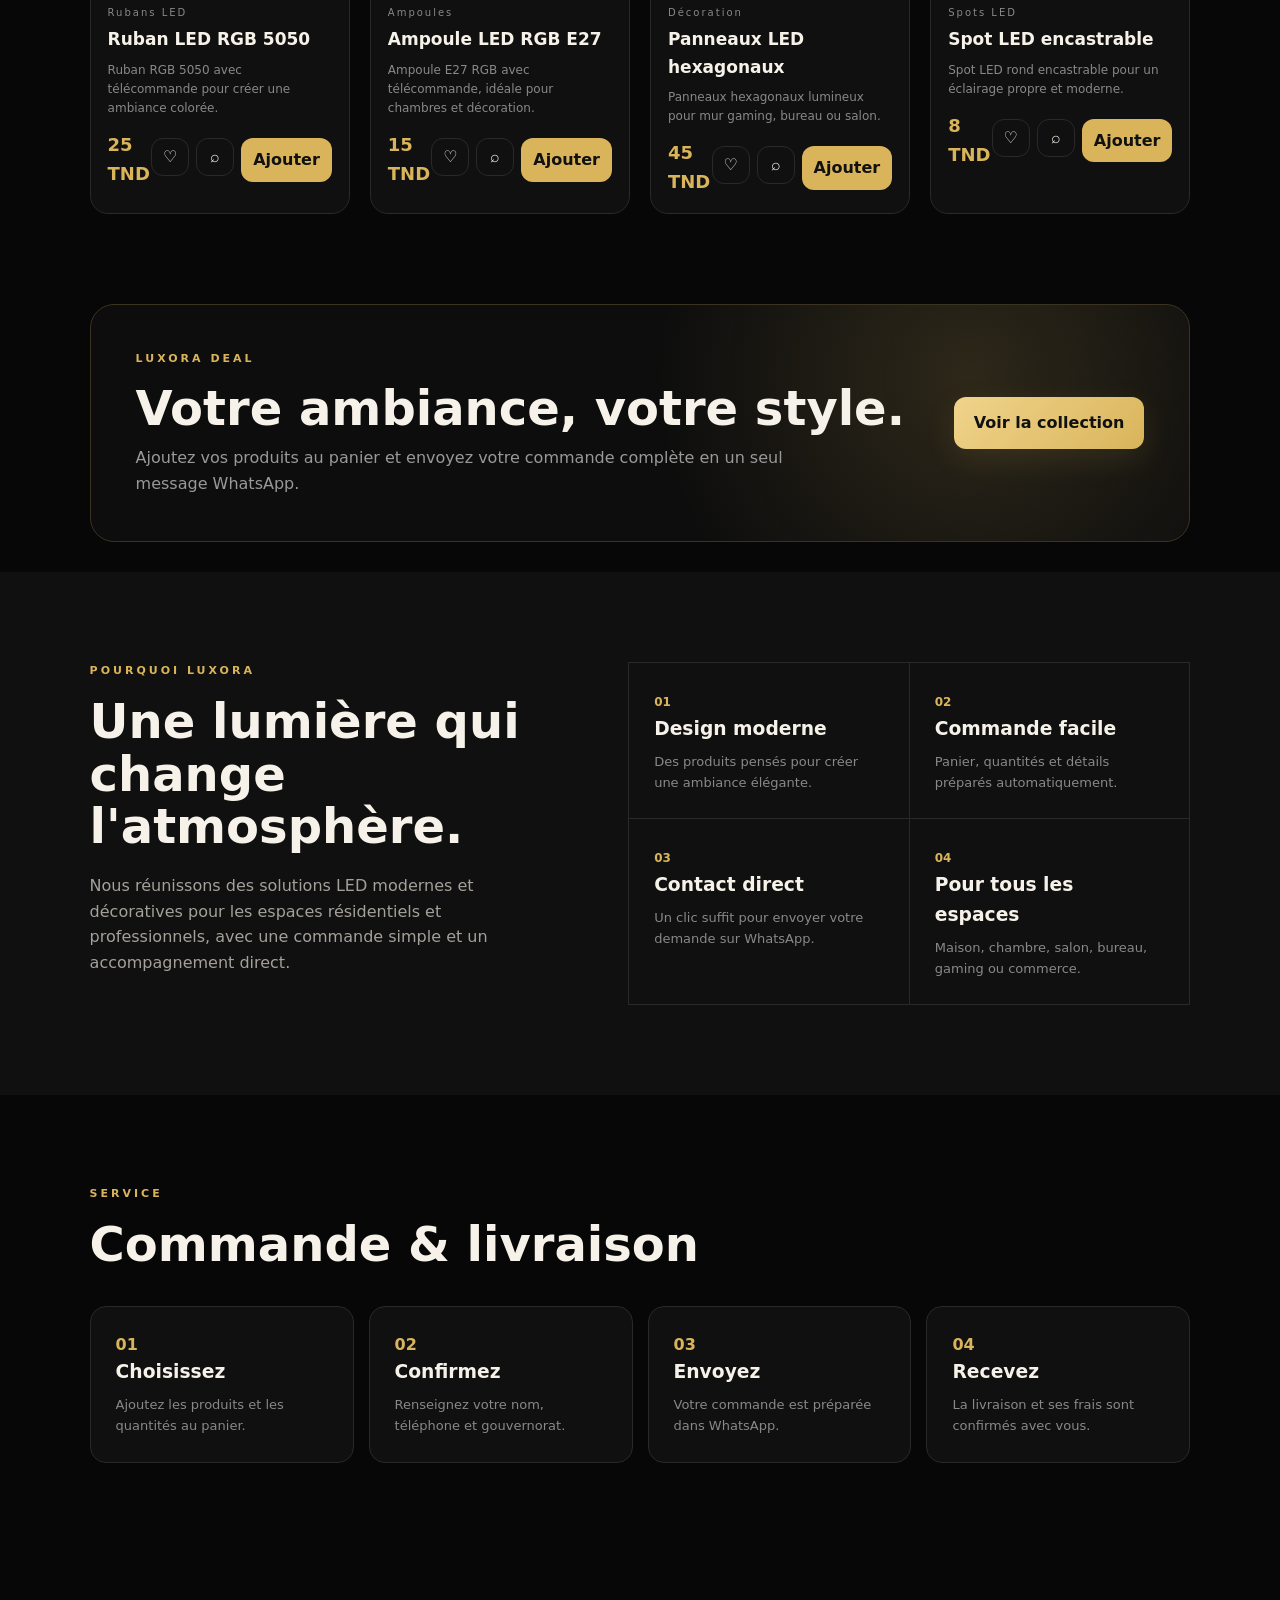
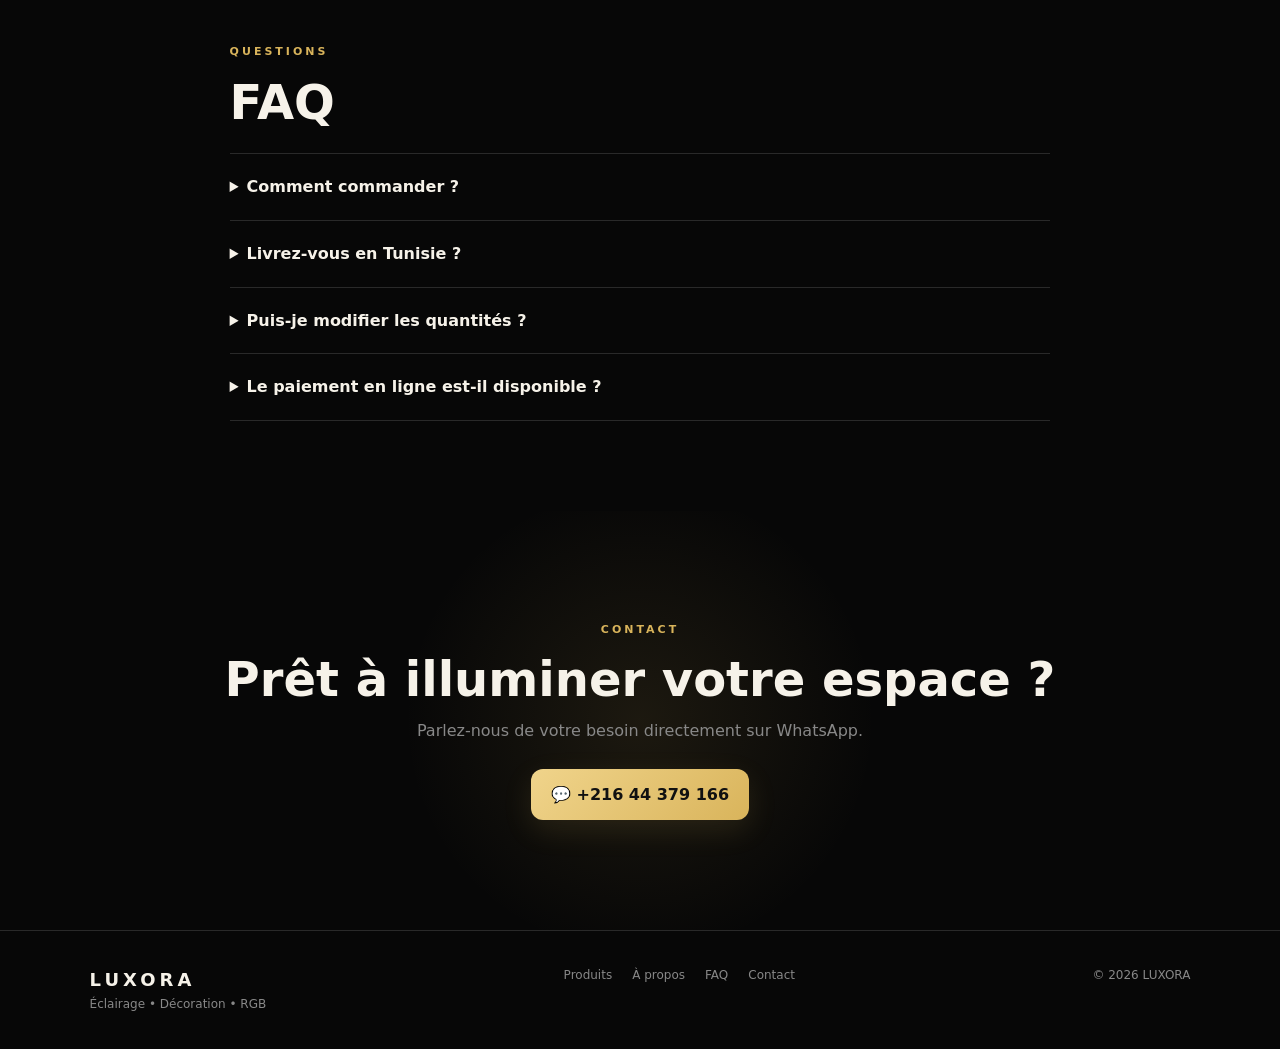
==== commit 10c4ea74: "Add files via upload" ====
--- a/index.html
+++ b/index.html
@@ -1,114 +1,35 @@
-<!DOCTYPE html>
+<!doctype html>
 <html lang="fr">
 <head>
-  <meta charset="UTF-8">
-  <meta name="viewport" content="width=device-width, initial-scale=1.0">
-  <meta name="description" content="LUXORA — éclairage LED, RGB et décoration lumineuse en Tunisie.">
-  <title>LUXORA — Éclairez votre style</title>
-  <link rel="stylesheet" href="style.css">
+<meta charset="utf-8"><meta name="viewport" content="width=device-width,initial-scale=1">
+<meta name="description" content="LUXORA — éclairage LED, RGB et décoration lumineuse en Tunisie.">
+<meta name="theme-color" content="#080808">
+<title>LUXORA — Éclairage Premium</title>
+<link rel="stylesheet" href="style.css">
 </head>
 <body>
+<div id="toast" class="toast"></div>
+<div class="topbar">✨ <span data-i18n="top">Livraison partout en Tunisie • Commande rapide sur WhatsApp</span></div>
 <header class="header">
-  <a class="logo" href="#accueil">LUX<span>O</span>RA</a>
-  <nav>
-    <a href="#accueil" data-fr="Accueil" data-ar="الرئيسية">Accueil</a>
-    <a href="#produits" data-fr="Produits" data-ar="المنتجات">Produits</a>
-    <a href="#livraison" data-fr="Livraison" data-ar="التوصيل">Livraison</a>
-    <a href="#faq" data-fr="FAQ" data-ar="الأسئلة">FAQ</a>
-    <a href="#contact" data-fr="Contact" data-ar="اتصل بنا">Contact</a>
-  </nav>
-  <div class="head-actions">
-    <button class="lang" id="langBtn">AR</button>
-    <button class="cart-btn" id="cartBtn">🛒 <span data-fr="Panier" data-ar="السلة">Panier</span> <b id="cartCount">0</b></button>
-    <a class="wa small" href="https://wa.me/21644379166" target="_blank" rel="noopener">WhatsApp</a>
-  </div>
+  <a class="logo" href="#home">LUX<span>O</span>RA</a>
+  <nav class="nav" id="nav"><a href="#home" data-i18n="home">Accueil</a><a href="#shop" data-i18n="shop">Produits</a><a href="#about" data-i18n="about">À propos</a><a href="#faq" data-i18n="faq">FAQ</a><a href="#contact" data-i18n="contact">Contact</a></nav>
+  <div class="header-actions"><button class="icon-btn" id="langBtn" title="Language">AR</button><button class="icon-btn" id="themeBtn" title="Theme">☼</button><button class="icon-btn cart-btn" id="cartOpen">🛒<b id="cartCount">0</b></button><a class="btn gold small" target="_blank" href="https://wa.me/21644379166">WhatsApp</a></div>
+  <button class="hamb" id="hamb">☰</button>
 </header>
-
 <main>
-<section id="accueil" class="hero">
-  <div class="hero-text">
-    <p class="eyebrow" data-fr="ÉCLAIRAGE • DÉCORATION • RGB" data-ar="إضاءة • ديكور • RGB">ÉCLAIRAGE • DÉCORATION • RGB</p>
-    <h1 data-fr="Donnez vie à vos idées lumineuses." data-ar="أضف الحياة إلى أفكارك المضيئة.">Donnez vie à vos idées <span>lumineuses.</span></h1>
-    <p data-fr="Spots LED, rubans RGB, éclairage décoratif et solutions lumineuses pour votre intérieur." data-ar="Spots LED وشرائط RGB وإضاءة ديكورية وحلول مضيئة لمنزلك.">Spots LED, rubans RGB, éclairage décoratif et solutions lumineuses pour votre intérieur.</p>
-    <div class="actions">
-      <a class="btn gold" href="#produits" data-fr="Découvrir les produits" data-ar="اكتشف المنتجات">Découvrir les produits</a>
-      <a class="btn outline" href="https://wa.me/21644379166?text=Bonjour%20LUXORA%2C%20je%20souhaite%20avoir%20plus%20d'informations." target="_blank" rel="noopener" data-fr="Nous contacter" data-ar="تواصل معنا">Nous contacter</a>
-    </div>
-  </div>
-  <div class="orb"><div class="orb-ring"></div><div class="orb-core">LUXORA</div></div>
-</section>
-
-<section class="features">
-  <div><b>⚡ <span data-fr="Qualité" data-ar="جودة">Qualité</span></b><span data-fr="Produits sélectionnés" data-ar="منتجات مختارة">Produits sélectionnés</span></div>
-  <div><b>🚚 <span data-fr="Livraison" data-ar="توصيل">Livraison</span></b><span data-fr="Partout en Tunisie" data-ar="في كامل تونس">Partout en Tunisie</span></div>
-  <div><b>💬 <span data-fr="Commande" data-ar="طلب">Commande</span></b><span data-fr="Simple par WhatsApp" data-ar="بكل سهولة عبر WhatsApp">Simple par WhatsApp</span></div>
-</section>
-
-<section id="produits" class="section products-section">
-  <div class="section-title">
-    <p class="eyebrow" data-fr="NOTRE COLLECTION" data-ar="مجموعتنا">NOTRE COLLECTION</p>
-    <h2 data-fr="Éclairage qui fait la différence" data-ar="إضاءة تصنع الفرق">Éclairage qui fait la différence</h2>
-    <p class="muted" data-fr="Choisissez un produit, ajoutez-le au panier et envoyez votre commande sur WhatsApp." data-ar="اختر المنتج، أضفه إلى السلة وأرسل طلبك عبر WhatsApp.">Choisissez un produit, ajoutez-le au panier et envoyez votre commande sur WhatsApp.</p>
-  </div>
-  <div class="shop-tools">
-    <input id="search" type="search" placeholder="Rechercher un produit..." aria-label="Rechercher">
-    <div class="categories">
-      <button class="filter active" data-cat="all">Tous</button>
-      <button class="filter" data-cat="rgb">RGB</button>
-      <button class="filter" data-cat="decor">Décoration</button>
-      <button class="filter" data-cat="spot">Spots LED</button>
-    </div>
-  </div>
-  <div class="products" id="productGrid"></div>
-  <p class="empty" id="empty">Aucun produit trouvé.</p>
-</section>
-
-<section class="promo">
-  <div><span class="eyebrow">LUXORA</span><h2>Votre espace mérite sa propre lumière.</h2></div>
-  <a class="btn gold" href="#produits">Voir la collection</a>
-</section>
-
-<section id="livraison" class="info-section">
-  <div class="section-title"><p class="eyebrow" data-fr="SERVICE" data-ar="الخدمة">SERVICE</p><h2 data-fr="Commande & livraison" data-ar="الطلب والتوصيل">Commande & livraison</h2></div>
-  <div class="info-grid">
-    <article><span>01</span><h3 data-fr="Choisissez" data-ar="اختر">Choisissez</h3><p data-fr="Sélectionnez vos produits et les quantités souhaitées." data-ar="اختر المنتجات والكميات التي تريدها.">Sélectionnez vos produits et les quantités souhaitées.</p></article>
-    <article><span>02</span><h3 data-fr="Confirmez" data-ar="أكد">Confirmez</h3><p data-fr="Votre panier prépare automatiquement le message WhatsApp." data-ar="السلة تجهز تلقائياً رسالة WhatsApp الخاصة بطلبك.">Votre panier prépare automatiquement le message WhatsApp.</p></article>
-    <article><span>03</span><h3 data-fr="Recevez" data-ar="استلم">Recevez</h3><p data-fr="Livraison disponible partout en Tunisie. Les détails sont confirmés sur WhatsApp." data-ar="التوصيل متوفر في كامل تونس. التفاصيل يتم تأكيدها عبر WhatsApp.">Livraison disponible partout en Tunisie. Les détails sont confirmés sur WhatsApp.</p></article>
-  </div>
-</section>
-
-<section id="faq" class="section faq-section">
-  <div class="section-title"><p class="eyebrow">FAQ</p><h2 data-fr="Questions fréquentes" data-ar="الأسئلة الشائعة">Questions fréquentes</h2></div>
-  <div class="faq-list">
-    <details><summary data-fr="Comment commander ?" data-ar="كيفاش نطلب؟">Comment commander ?</summary><p data-fr="Ajoutez les produits au panier puis cliquez sur Commander via WhatsApp." data-ar="أضف المنتجات إلى السلة ثم اضغط على الطلب عبر WhatsApp.">Ajoutez les produits au panier puis cliquez sur Commander via WhatsApp.</p></details>
-    <details><summary data-fr="La livraison est-elle disponible en Tunisie ?" data-ar="هل التوصيل متوفر في تونس؟">La livraison est-elle disponible en Tunisie ?</summary><p data-fr="Oui, les modalités et le prix de livraison sont confirmés avec vous sur WhatsApp." data-ar="نعم، تفاصيل وسعر التوصيل يتم تأكيدها معك عبر WhatsApp.">Oui, les modalités et le prix de livraison sont confirmés avec vous sur WhatsApp.</p></details>
-    <details><summary data-fr="Puis-je demander des informations avant de commander ?" data-ar="هل يمكنني الاستفسار قبل الطلب؟">Puis-je demander des informations avant de commander ?</summary><p data-fr="Bien sûr. Utilisez le bouton WhatsApp pour nous envoyer votre question." data-ar="أكيد. استعمل زر WhatsApp لإرسال سؤالك.">Bien sûr. Utilisez le bouton WhatsApp pour nous envoyer votre question.</p></details>
-  </div>
-</section>
-
-<section id="contact" class="cta">
-  <p class="eyebrow" data-fr="BESOIN D'INFORMATIONS ?" data-ar="تحتاج معلومات؟">BESOIN D'INFORMATIONS ?</p>
-  <h2 data-fr="Parlons de votre projet." data-ar="خلينا نحكيو على مشروعك.">Parlons de votre projet.</h2>
-  <p class="muted" data-fr="WhatsApp : +216 44 379 166" data-ar="WhatsApp : +216 44 379 166">WhatsApp : +216 44 379 166</p>
-  <a class="btn gold" href="https://wa.me/21644379166" target="_blank" rel="noopener">WhatsApp</a>
-</section>
+<section class="hero" id="home"><div class="hero-copy"><div class="eyebrow">LUXORA • PREMIUM LIGHTING</div><h1 data-i18n="heroTitle">Éclairez votre style.<br><span>Transformez votre espace.</span></h1><p data-i18n="heroText">LED, RGB et décoration lumineuse sélectionnés pour donner une ambiance moderne à votre maison, votre bureau ou votre commerce.</p><div class="actions"><a class="btn gold" href="#shop" data-i18n="discover">Découvrir la collection</a><a class="btn glass" target="_blank" href="https://wa.me/21644379166">Commander sur WhatsApp</a></div><div class="trust"><span>✓ Qualité sélectionnée</span><span>✓ Livraison Tunisie</span><span>✓ Support WhatsApp</span></div></div><div class="hero-art"><div class="halo"></div><div class="hero-orb"><span>LUXORA</span></div><div class="floating f1">RGB</div><div class="floating f2">LED</div></div></section>
+<section class="stats"><div><strong>4+</strong><span>Produits disponibles</span></div><div><strong>24/7</strong><span>Commande WhatsApp</span></div><div><strong>TN</strong><span>Livraison nationale</span></div><div><strong>100%</strong><span>Commande simple</span></div></section>
+<section class="section" id="shop"><div class="section-head"><div><div class="eyebrow">COLLECTION</div><h2 data-i18n="collection">Nos produits</h2></div><div class="shop-tools"><label class="search">⌕ <input id="search" placeholder="Rechercher un produit..."></label><select id="sort"><option value="featured">À la une</option><option value="low">Prix croissant</option><option value="high">Prix décroissant</option><option value="az">A → Z</option></select></div></div><div class="chips" id="chips"></div><div class="products" id="products"></div><div class="empty" id="empty" hidden>Aucun produit trouvé.</div></section>
+<section class="promo"><div><div class="eyebrow">LUXORA DEAL</div><h2>Votre ambiance, votre style.</h2><p>Ajoutez vos produits au panier et envoyez votre commande complète en un seul message WhatsApp.</p></div><a href="#shop" class="btn gold">Voir la collection</a></section>
+<section class="section split" id="about"><div><div class="eyebrow">POURQUOI LUXORA</div><h2>Une lumière qui change l'atmosphère.</h2><p class="muted">Nous réunissons des solutions LED modernes et décoratives pour les espaces résidentiels et professionnels, avec une commande simple et un accompagnement direct.</p></div><div class="benefits"><article><b>01</b><h3>Design moderne</h3><p>Des produits pensés pour créer une ambiance élégante.</p></article><article><b>02</b><h3>Commande facile</h3><p>Panier, quantités et détails préparés automatiquement.</p></article><article><b>03</b><h3>Contact direct</h3><p>Un clic suffit pour envoyer votre demande sur WhatsApp.</p></article><article><b>04</b><h3>Pour tous les espaces</h3><p>Maison, chambre, salon, bureau, gaming ou commerce.</p></article></div></section>
+<section class="section delivery"><div class="section-head"><div><div class="eyebrow">SERVICE</div><h2>Commande & livraison</h2></div></div><div class="steps"><article><span>01</span><h3>Choisissez</h3><p>Ajoutez les produits et les quantités au panier.</p></article><article><span>02</span><h3>Confirmez</h3><p>Renseignez votre nom, téléphone et gouvernorat.</p></article><article><span>03</span><h3>Envoyez</h3><p>Votre commande est préparée dans WhatsApp.</p></article><article><span>04</span><h3>Recevez</h3><p>La livraison et ses frais sont confirmés avec vous.</p></article></div></section>
+<section class="section faq" id="faq"><div class="eyebrow">QUESTIONS</div><h2>FAQ</h2><div class="faq-list"><details><summary>Comment commander ?</summary><p>Ajoutez vos produits au panier puis cliquez sur « Commander sur WhatsApp ». Les détails de votre panier sont automatiquement préparés.</p></details><details><summary>Livrez-vous en Tunisie ?</summary><p>Oui, le site est prévu pour les commandes partout en Tunisie. Les modalités et frais sont confirmés avant validation.</p></details><details><summary>Puis-je modifier les quantités ?</summary><p>Oui. Vous pouvez augmenter, diminuer ou supprimer les produits directement depuis le panier.</p></details><details><summary>Le paiement en ligne est-il disponible ?</summary><p>Cette version utilise la commande via WhatsApp. Le mode de paiement est à confirmer avec LUXORA.</p></details></div></section>
+<section class="cta" id="contact"><div class="eyebrow">CONTACT</div><h2>Prêt à illuminer votre espace ?</h2><p>Parlez-nous de votre besoin directement sur WhatsApp.</p><a class="btn gold" target="_blank" href="https://wa.me/21644379166">💬 +216 44 379 166</a></section>
 </main>
-
-<a class="floating-wa" href="https://wa.me/21644379166" target="_blank" rel="noopener" aria-label="WhatsApp">☏</a>
-
+<footer><div><strong>LUXORA</strong><p>Éclairage • Décoration • RGB</p></div><div class="footer-links"><a href="#shop">Produits</a><a href="#about">À propos</a><a href="#faq">FAQ</a><a href="#contact">Contact</a></div><span>© 2026 LUXORA</span></footer>
 <div class="overlay" id="overlay"></div>
-<aside class="cart" id="cartPanel" aria-label="Panier">
-  <div class="cart-head"><h2 data-fr="Votre panier" data-ar="سلة المشتريات">Votre panier</h2><button id="closeCart">×</button></div>
-  <div id="cartItems" class="cart-items"></div>
-  <div class="cart-bottom"><div><span data-fr="Total" data-ar="المجموع">Total</span><strong id="cartTotal">0 TND</strong></div><button class="btn gold full" id="orderBtn" data-fr="Commander via WhatsApp" data-ar="اطلب عبر WhatsApp">Commander via WhatsApp</button></div>
-</aside>
-
-<div class="modal" id="productModal">
-  <button class="modal-close" id="closeModal">×</button>
-  <div id="modalContent"></div>
-</div>
-
-<footer><strong>LUXORA</strong><span>© 2026 — Éclairez votre style</span></footer>
+<aside class="drawer" id="cartDrawer"><div class="drawer-head"><h2>Votre panier</h2><button class="close" id="cartClose">×</button></div><div id="cartItems" class="cart-items"></div><div class="cart-summary"><div><span>Sous-total</span><strong id="subtotal">0 TND</strong></div><div><span>Livraison</span><strong id="shipping">À confirmer</strong></div><div class="total"><span>Total</span><strong id="total">0 TND</strong></div><button class="btn gold full" id="checkoutOpen">Commander sur WhatsApp</button><button class="btn ghost full" id="clearCart">Vider le panier</button></div></aside>
+<div class="modal" id="productModal"><div class="modal-card product-modal"><button class="close" data-close="productModal">×</button><img id="modalImg" alt=""><div><div class="eyebrow" id="modalCat"></div><h2 id="modalTitle"></h2><p class="modal-desc" id="modalDesc"></p><strong class="modal-price" id="modalPrice"></strong><div class="qty"><button id="modalMinus">−</button><b id="modalQty">1</b><button id="modalPlus">+</button></div><button class="btn gold full" id="modalAdd">Ajouter au panier</button></div></div></div>
+<div class="modal" id="checkoutModal"><div class="modal-card checkout"><button class="close" data-close="checkoutModal">×</button><div class="eyebrow">FINALISER</div><h2>Vos informations</h2><p class="muted">Les informations seront ajoutées à votre message WhatsApp.</p><form id="checkoutForm"><label>Nom complet<input required id="customerName" placeholder="Votre nom"></label><label>Téléphone<input required id="customerPhone" inputmode="tel" placeholder="+216 ..."></label><label>Gouvernorat<select required id="governorate"><option value="">Choisir...</option><option>Tunis</option><option>Ariana</option><option>Ben Arous</option><option>Manouba</option><option>Nabeul</option><option>Zaghouan</option><option>Bizerte</option><option>Béja</option><option>Jendouba</option><option>Kef</option><option>Siliana</option><option>Sousse</option><option>Monastir</option><option>Mahdia</option><option>Kairouan</option><option>Kasserine</option><option>Sidi Bouzid</option><option>Sfax</option><option>Gabès</option><option>Médenine</option><option>Tataouine</option><option>Gafsa</option><option>Tozeur</option><option>Kébili</option></select></label><label>Adresse / remarque<textarea id="address" rows="3" placeholder="Adresse, quartier, couleur souhaitée..."></textarea></label><button class="btn gold full" type="submit">Ouvrir WhatsApp et envoyer</button></form></div></div>
 <script src="script.js"></script>
-</body>
-</html>
+</body></html>
--- a/style.css
+++ b/style.css
@@ -1 +1,3 @@
-*{box-sizing:border-box;margin:0;padding:0}html{scroll-behavior:smooth}body{font-family:Arial,Helvetica,sans-serif;background:#080808;color:#f5f2ea;line-height:1.6}body.ar{direction:rtl}body.ar .logo,body.ar .eyebrow{letter-spacing:0}a{text-decoration:none;color:inherit}button,input{font:inherit}.header{position:sticky;top:0;z-index:30;display:flex;align-items:center;justify-content:space-between;gap:18px;padding:16px 6%;background:rgba(8,8,8,.9);backdrop-filter:blur(14px);border-bottom:1px solid #242424}.logo{font-size:25px;font-weight:900;letter-spacing:4px}.logo span{color:#d9b45b}nav{display:flex;gap:22px;color:#aaa;font-size:14px}nav a:hover{color:#d9b45b}.head-actions{display:flex;align-items:center;gap:8px}.wa,.cart-btn,.lang{border:0;cursor:pointer}.wa{background:#d9b45b;color:#080808;padding:10px 16px;border-radius:30px;font-weight:700}.small{font-size:12px}.cart-btn,.lang{background:#151515;color:#fff;border:1px solid #303030;padding:9px 12px;border-radius:24px}.cart-btn b{background:#d9b45b;color:#000;border-radius:50%;padding:1px 6px;font-size:11px}.lang{color:#d9b45b;font-weight:700}.hero{min-height:610px;padding:85px 7%;display:flex;align-items:center;justify-content:space-between;gap:40px;background:radial-gradient(circle at 75% 45%,rgba(255,0,180,.12),transparent 22%),radial-gradient(circle at 80% 50%,rgba(0,220,255,.10),transparent 35%)}.hero-text{max-width:700px}.eyebrow{font-size:11px;letter-spacing:3px;color:#d9b45b;font-weight:700;margin-bottom:14px}h1{font-size:clamp(45px,7vw,82px);line-height:1.02;margin-bottom:22px}h1 span{color:#d9b45b}.hero-text>p:not(.eyebrow){color:#aaa;max-width:580px;font-size:18px}.actions{display:flex;gap:12px;margin-top:28px;flex-wrap:wrap}.btn{display:inline-block;padding:13px 21px;border-radius:8px;font-weight:700;border:0;cursor:pointer}.gold{background:#d9b45b;color:#080808}.outline{border:1px solid #555;color:#fff;background:transparent}.btn:hover{transform:translateY(-2px)}.orb{width:300px;height:300px;border-radius:50%;display:grid;place-items:center;position:relative;background:conic-gradient(#ff00a8,#00e5ff,#ffe000,#ff00a8);box-shadow:0 0 70px rgba(0,220,255,.18);animation:spin 8s linear infinite}.orb-ring{position:absolute;width:235px;height:235px;border-radius:50%;background:#080808}.orb-core{z-index:2;font-weight:900;letter-spacing:5px}@keyframes spin{to{transform:rotate(360deg)}}.features{display:grid;grid-template-columns:repeat(3,1fr);border-top:1px solid #242424;border-bottom:1px solid #242424}.features div{padding:25px 7%;border-right:1px solid #242424}.features div:last-child{border:0}.features b,.features span{display:block}.features b{margin-bottom:4px}.features span{color:#888;font-size:13px}.section,.info-section{padding:80px 7%}.section-title{text-align:center;margin-bottom:35px}.section-title h2,.info-section h2,.promo h2,.cta h2{font-size:40px;line-height:1.15}.muted{color:#888;margin-top:10px}.shop-tools{display:flex;justify-content:space-between;gap:15px;align-items:center;margin-bottom:28px;flex-wrap:wrap}.shop-tools input{flex:1;min-width:230px;background:#111;border:1px solid #303030;border-radius:30px;padding:13px 18px;color:#fff;outline:none}.shop-tools input:focus{border-color:#d9b45b}.categories{display:flex;gap:8px;flex-wrap:wrap}.filter{border:1px solid #333;background:#111;color:#bbb;padding:9px 14px;border-radius:22px;cursor:pointer}.filter.active,.filter:hover{background:#d9b45b;color:#080808;border-color:#d9b45b}.products{display:grid;grid-template-columns:repeat(4,1fr);gap:20px}.card{background:#111;border:1px solid #292929;border-radius:16px;padding:12px;transition:.25s;overflow:hidden}.card:hover{transform:translateY(-5px);border-color:#8d743b}.product-img{width:100%;height:215px;object-fit:cover;border-radius:12px;background:#fff;cursor:pointer}.tag{color:#888;font-size:10px;letter-spacing:2px;margin-top:15px}.card h3{font-size:17px;margin:5px 0 10px}.price{color:#d9b45b;font-size:19px;font-weight:800}.card-actions{display:flex;gap:7px;margin-top:13px}.add,.details{flex:1;padding:9px;border-radius:8px;cursor:pointer}.add{background:#d9b45b;color:#080808;border:0;font-weight:700}.details{background:transparent;border:1px solid #444;color:#fff}.empty{text-align:center;color:#777;padding:40px;display:none}.promo{margin:0 7% 75px;padding:35px 40px;border:1px solid #332d20;border-radius:20px;background:linear-gradient(120deg,#111,#17130b);display:flex;align-items:center;justify-content:space-between;gap:20px}.promo h2{font-size:30px}.info-section{background:#0d0d0d;border-top:1px solid #242424;border-bottom:1px solid #242424}.info-grid{display:grid;grid-template-columns:repeat(3,1fr);gap:18px}.info-grid article{background:#111;border:1px solid #282828;border-radius:15px;padding:28px}.info-grid span{color:#d9b45b;font-weight:900}.info-grid h3{margin:10px 0 5px;font-size:22px}.info-grid p{color:#999}.faq-list{max-width:850px;margin:auto}.faq-list details{background:#111;border:1px solid #292929;border-radius:12px;padding:18px 20px;margin-bottom:10px}.faq-list summary{cursor:pointer;font-weight:700}.faq-list p{color:#999;margin-top:10px}.cta{text-align:center;padding:85px 20px}.cta h2{margin-bottom:15px}.cta .btn{margin-top:22px}.floating-wa{position:fixed;right:22px;bottom:22px;width:55px;height:55px;border-radius:50%;background:#25d366;color:#fff;display:grid;place-items:center;font-size:28px;z-index:25;box-shadow:0 8px 30px #000}.overlay{display:none;position:fixed;inset:0;background:rgba(0,0,0,.65);z-index:39}.overlay.show{display:block}.cart{position:fixed;right:-430px;top:0;width:min(420px,100%);height:100vh;background:#0d0d0d;border-left:1px solid #333;z-index:40;padding:25px;display:flex;flex-direction:column;transition:.3s}.cart.open{right:0}.cart-head{display:flex;justify-content:space-between;align-items:center;border-bottom:1px solid #282828;padding-bottom:18px}.cart-head button,.modal-close{background:none;border:0;color:#fff;font-size:32px;cursor:pointer}.cart-items{flex:1;overflow:auto;padding:15px 0}.cart-row{display:grid;grid-template-columns:60px 1fr auto;gap:10px;align-items:center;border-bottom:1px solid #222;padding:12px 0}.cart-row img{width:60px;height:60px;object-fit:cover;border-radius:8px}.cart-row small{display:block;color:#888}.qty{display:flex;gap:5px;align-items:center}.qty button{background:#222;border:1px solid #444;color:#fff;border-radius:5px;width:25px;height:25px;cursor:pointer}.remove{background:none;border:0;color:#d77;cursor:pointer;font-size:12px}.cart-bottom{border-top:1px solid #282828;padding-top:18px}.cart-bottom>div{display:flex;justify-content:space-between;margin-bottom:15px}.cart-bottom strong{color:#d9b45b;font-size:21px}.full{width:100%;text-align:center}.modal{display:none;position:fixed;z-index:50;left:50%;top:50%;transform:translate(-50%,-50%);width:min(900px,92%);max-height:90vh;overflow:auto;background:#101010;border:1px solid #333;border-radius:20px;padding:25px}.modal.show{display:block}.modal-close{position:absolute;right:15px;top:8px}.modal-product{display:grid;grid-template-columns:1fr 1fr;gap:28px;align-items:center}.modal-product img{width:100%;max-height:480px;object-fit:contain;border-radius:15px;background:#fff}.modal-product h2{font-size:34px}.modal-product .price{font-size:26px;margin:10px 0}.modal-product p{color:#999;margin-bottom:18px}footer{padding:27px 7%;border-top:1px solid #242424;display:flex;justify-content:space-between;color:#888;font-size:13px}footer strong{color:#fff;letter-spacing:3px}@media(max-width:1000px){nav{display:none}.products{grid-template-columns:repeat(2,1fr)}.hero{padding-top:65px}.info-grid{grid-template-columns:1fr}.orb{width:250px;height:250px}.orb-ring{width:195px;height:195px}}@media(max-width:650px){.header{padding:13px 5%}.small{display:none}.head-actions{margin-left:auto}.hero{padding:55px 5%;flex-direction:column;text-align:center}.hero-text>p:not(.eyebrow){margin:auto}.actions{justify-content:center}.orb{width:220px;height:220px}.orb-ring{width:172px;height:172px}.features{grid-template-columns:1fr}.features div{border-right:0;border-bottom:1px solid #242424}.section,.info-section{padding:60px 5%}.products{grid-template-columns:1fr}.section-title h2,.info-section h2{font-size:31px}.promo{margin:0 5% 55px;padding:28px;flex-direction:column;text-align:center}.promo h2{font-size:25px}.modal-product{grid-template-columns:1fr}.modal-product img{max-height:300px}footer{padding:25px 5%;gap:15px;flex-direction:column}.cart{padding:20px}}
+:root{--bg:#070707;--panel:#101010;--panel2:#151515;--text:#f6f2e9;--muted:#a4a09a;--line:#292929;--gold:#d9b45b;--gold2:#f0d48b;--shadow:0 25px 80px rgba(0,0,0,.35)}
+*{box-sizing:border-box;margin:0;padding:0}html{scroll-behavior:smooth}body{font-family:Inter,ui-sans-serif,system-ui,-apple-system,Segoe UI,Arial,sans-serif;background:var(--bg);color:var(--text);line-height:1.6}body.light{--bg:#f5f3ee;--panel:#fff;--panel2:#efede7;--text:#171512;--muted:#6e6a63;--line:#ddd8cd}a{text-decoration:none;color:inherit}button,input,select,textarea{font:inherit}button{cursor:pointer}.topbar{height:32px;display:grid;place-items:center;background:#0e0e0e;border-bottom:1px solid var(--line);font-size:12px;color:#bbb}.header{position:sticky;top:0;z-index:30;height:76px;padding:0 6%;display:flex;align-items:center;gap:30px;background:rgba(7,7,7,.86);backdrop-filter:blur(18px);border-bottom:1px solid var(--line)}body.light .header{background:rgba(245,243,238,.9)}.logo{font-size:24px;font-weight:900;letter-spacing:5px}.logo span{color:var(--gold)}.nav{display:flex;gap:25px;margin-left:auto;color:#aaa;font-size:14px}.nav a:hover{color:var(--gold)}.header-actions{display:flex;align-items:center;gap:8px}.icon-btn,.hamb{border:1px solid var(--line);background:transparent;color:var(--text);width:40px;height:40px;border-radius:12px}.cart-btn{position:relative}.cart-btn b{position:absolute;right:-4px;top:-6px;min-width:19px;height:19px;border-radius:20px;background:var(--gold);color:#000;font-size:11px;display:grid;place-items:center}.hamb{display:none}.btn{display:inline-flex;align-items:center;justify-content:center;border:0;border-radius:12px;padding:13px 20px;font-weight:800;transition:.2s}.btn:hover{transform:translateY(-2px)}.gold{background:linear-gradient(135deg,var(--gold2),var(--gold));color:#111;box-shadow:0 10px 30px rgba(217,180,91,.12)}.glass{border:1px solid #555;background:rgba(255,255,255,.04);color:var(--text)}.small{padding:10px 15px;font-size:13px}.full{width:100%}.ghost{background:transparent;border:1px solid var(--line);color:var(--text)}.hero{min-height:680px;padding:80px 7%;display:grid;grid-template-columns:1.1fr .9fr;align-items:center;gap:40px;overflow:hidden;background:radial-gradient(circle at 75% 35%,rgba(0,229,255,.12),transparent 18%),radial-gradient(circle at 75% 50%,rgba(255,0,168,.1),transparent 28%)}.eyebrow{font-size:11px;letter-spacing:3px;color:var(--gold);font-weight:900;margin-bottom:15px}.hero h1{font-size:clamp(46px,6.5vw,82px);line-height:.98;letter-spacing:-3px;margin-bottom:25px}.hero h1 span{color:var(--gold)}.hero-copy>p{max-width:650px;color:var(--muted);font-size:18px}.actions{display:flex;gap:12px;flex-wrap:wrap;margin-top:30px}.trust{display:flex;gap:18px;flex-wrap:wrap;color:#888;font-size:12px;margin-top:26px}.hero-art{min-height:440px;display:grid;place-items:center;position:relative}.halo{position:absolute;width:420px;height:420px;border-radius:50%;background:conic-gradient(#ff00a8,#00e5ff,#ffe000,#ff00a8);filter:blur(25px);opacity:.35;animation:spin 12s linear infinite}.hero-orb{width:330px;height:330px;border-radius:50%;display:grid;place-items:center;background:radial-gradient(circle at 35% 30%,#252525,#050505 60%);border:1px solid #333;box-shadow:0 0 0 18px rgba(255,255,255,.02),0 0 100px rgba(0,229,255,.12);z-index:1}.hero-orb span{letter-spacing:7px;font-weight:900}.floating{position:absolute;z-index:2;padding:10px 15px;border:1px solid #444;border-radius:14px;background:rgba(12,12,12,.75);backdrop-filter:blur(10px);font-weight:900;color:var(--gold)}.f1{right:8%;top:17%}.f2{left:12%;bottom:18%}@keyframes spin{to{transform:rotate(360deg)}}.stats{display:grid;grid-template-columns:repeat(4,1fr);border-block:1px solid var(--line)}.stats div{padding:26px 7%;border-right:1px solid var(--line)}.stats div:last-child{border:0}.stats strong,.stats span{display:block}.stats strong{font-size:25px;color:var(--gold)}.stats span{font-size:12px;color:#888}.section{padding:90px 7%}.section-head{display:flex;justify-content:space-between;align-items:end;gap:25px;margin-bottom:35px}.section h2,.promo h2,.cta h2{font-size:clamp(32px,4vw,48px);line-height:1.1}.shop-tools{display:flex;gap:10px}.search{display:flex;align-items:center;gap:8px;border:1px solid var(--line);border-radius:12px;padding:0 12px;background:var(--panel);color:#777}.search input{width:240px;border:0;outline:0;background:transparent;color:var(--text);padding:11px 0}.shop-tools select,.checkout select,.checkout input,.checkout textarea{border:1px solid var(--line);border-radius:12px;background:var(--panel);color:var(--text);padding:12px;outline:none}.chips{display:flex;gap:8px;flex-wrap:wrap;margin-bottom:25px}.chip{border:1px solid var(--line);background:transparent;color:#999;padding:8px 13px;border-radius:30px}.chip.active,.chip:hover{background:var(--gold);border-color:var(--gold);color:#111}.products{display:grid;grid-template-columns:repeat(4,1fr);gap:20px}.card{position:relative;background:var(--panel);border:1px solid var(--line);border-radius:18px;padding:12px;overflow:hidden;transition:.25s}.card:hover{transform:translateY(-6px);border-color:#756134;box-shadow:var(--shadow)}.product-img{height:235px;width:100%;object-fit:cover;border-radius:13px;background:#eee}.card-body{padding:15px 5px 4px}.card-cat{font-size:10px;letter-spacing:2px;color:#888}.card h3{font-size:17px;margin:5px 0 7px}.card-desc{color:#888;font-size:12px;min-height:38px}.price-row{display:flex;justify-content:space-between;align-items:center;margin-top:13px}.price{color:var(--gold);font-size:18px;font-weight:900}.card-actions{display:flex;gap:7px}.round{width:38px;height:38px;border-radius:12px;border:1px solid var(--line);background:transparent;color:var(--text)}.add{background:var(--gold);color:#111;border:0;padding:9px 12px;border-radius:12px;font-weight:800}.heart.active{color:#e96a88;border-color:#e96a88}.badge{position:absolute;top:20px;left:20px;padding:5px 9px;border-radius:20px;background:#111;color:var(--gold);font-size:10px;font-weight:900;border:1px solid #4b4027}.empty{text-align:center;padding:50px;color:#888}.promo{margin:0 7% 30px;padding:45px;border:1px solid #3b3322;border-radius:24px;background:radial-gradient(circle at 80% 30%,rgba(217,180,91,.16),transparent 35%),#0d0d0d;display:flex;justify-content:space-between;align-items:center;gap:25px}.promo p{color:#999;margin-top:10px;max-width:650px}.split{display:grid;grid-template-columns:1fr 1.2fr;gap:70px;background:var(--panel)}.muted{color:var(--muted);max-width:600px;margin-top:20px}.benefits{display:grid;grid-template-columns:1fr 1fr;gap:1px;background:var(--line);border:1px solid var(--line)}.benefits article{background:var(--panel);padding:25px}.benefits b{color:var(--gold);font-size:12px}.benefits p,.steps p{color:#888;font-size:13px;margin-top:8px}.steps{display:grid;grid-template-columns:repeat(4,1fr);gap:15px}.steps article{padding:25px;background:var(--panel);border:1px solid var(--line);border-radius:16px}.steps span{color:var(--gold);font-weight:900}.faq{max-width:1000px;margin:auto}.faq-list{margin-top:25px;border-top:1px solid var(--line)}details{border-bottom:1px solid var(--line);padding:20px 0}summary{cursor:pointer;font-weight:800}details p{color:#888;margin-top:10px}.cta{text-align:center;padding:110px 20px;background:radial-gradient(circle at center,rgba(217,180,91,.1),transparent 35%)}.cta p{color:#888;margin:12px 0 25px}footer{padding:35px 7%;border-top:1px solid var(--line);display:flex;justify-content:space-between;gap:25px;color:#888;font-size:12px}footer strong{color:var(--text);letter-spacing:4px;font-size:18px}.footer-links{display:flex;gap:20px}.toast{position:fixed;z-index:100;right:20px;bottom:20px;background:#eee;color:#111;padding:12px 16px;border-radius:12px;transform:translateY(100px);opacity:0;transition:.25s;box-shadow:var(--shadow);font-weight:700}.toast.show{transform:none;opacity:1}.overlay{position:fixed;inset:0;background:rgba(0,0,0,.65);z-index:40;opacity:0;pointer-events:none;transition:.25s}.overlay.show{opacity:1;pointer-events:auto}.drawer{position:fixed;z-index:50;right:0;top:0;height:100vh;width:min(430px,94vw);background:var(--panel);border-left:1px solid var(--line);transform:translateX(100%);transition:.3s;display:flex;flex-direction:column}.drawer.open{transform:none}.drawer-head{padding:22px;border-bottom:1px solid var(--line);display:flex;justify-content:space-between}.close{border:0;background:transparent;color:var(--text);font-size:30px;line-height:1}.cart-items{padding:18px;overflow:auto;flex:1}.cart-item{display:grid;grid-template-columns:70px 1fr auto;gap:10px;align-items:center;padding:12px 0;border-bottom:1px solid var(--line)}.cart-item img{width:70px;height:65px;object-fit:cover;border-radius:10px}.cart-item h4{font-size:13px}.cart-item small{color:#888}.cart-qty{display:flex;align-items:center;gap:7px;margin-top:5px}.cart-qty button{width:25px;height:25px;border-radius:7px;border:1px solid var(--line);background:transparent;color:var(--text)}.cart-remove{color:#888;background:transparent;border:0}.cart-summary{padding:18px;border-top:1px solid var(--line)}.cart-summary>div{display:flex;justify-content:space-between;margin:8px 0;color:#999}.cart-summary .total{font-size:19px;color:var(--text);margin:15px 0}.cart-summary .total strong{color:var(--gold)}.cart-summary button+button{margin-top:8px}.modal{position:fixed;inset:0;z-index:60;display:grid;place-items:center;background:rgba(0,0,0,.7);padding:20px;opacity:0;pointer-events:none;transition:.2s}.modal.open{opacity:1;pointer-events:auto}.modal-card{position:relative;background:var(--panel);border:1px solid var(--line);border-radius:22px;box-shadow:var(--shadow);width:min(900px,100%);max-height:90vh;overflow:auto}.modal-card>.close{position:absolute;right:16px;top:12px;z-index:2}.product-modal{display:grid;grid-template-columns:1fr 1fr;gap:25px;padding:25px}.product-modal img{width:100%;height:420px;object-fit:cover;border-radius:15px}.product-modal>div{padding:30px 10px}.modal-desc{color:#888;margin:15px 0}.modal-price{display:block;color:var(--gold);font-size:26px}.qty{display:flex;gap:18px;align-items:center;margin:22px 0}.qty button{width:38px;height:38px;border:1px solid var(--line);background:transparent;color:var(--text);border-radius:10px;font-size:20px}.checkout{padding:35px;max-width:560px}.checkout form{display:grid;gap:14px;margin-top:22px}.checkout label{display:grid;gap:6px;font-size:13px;color:#aaa}.checkout textarea{resize:vertical}.checkout input:focus,.checkout select:focus,.checkout textarea:focus{border-color:#806b3c}
+@media(max-width:1000px){.products{grid-template-columns:repeat(2,1fr)}.hero{grid-template-columns:1fr}.hero-art{min-height:350px}.steps{grid-template-columns:repeat(2,1fr)}}@media(max-width:760px){.nav{display:none;position:absolute;left:5%;right:5%;top:76px;padding:15px;background:var(--panel);border:1px solid var(--line);border-radius:14px;flex-direction:column}.nav.open{display:flex}.header{padding:0 5%;gap:10px}.header-actions .small{display:none}.hamb{display:block}.stats{grid-template-columns:1fr 1fr}.section{padding:65px 5%}.section-head{align-items:stretch;flex-direction:column}.shop-tools{flex-direction:column}.search input{width:100%}.promo{margin:0 5% 20px;flex-direction:column;align-items:flex-start}.split{grid-template-columns:1fr;padding-inline:5%}.product-modal{grid-template-columns:1fr}.product-modal img{height:300px}.footer-links{display:none}}@media(max-width:520px){.hero{padding:60px 5%}.hero h1{font-size:45px}.hero-art{min-height:300px}.hero-orb{width:240px;height:240px}.halo{width:290px;height:290px}.f1{right:0}.f2{left:0}.products{grid-template-columns:1fr}.steps,.benefits{grid-template-columns:1fr}.stats div{padding:20px 5%}footer{flex-direction:column}}
